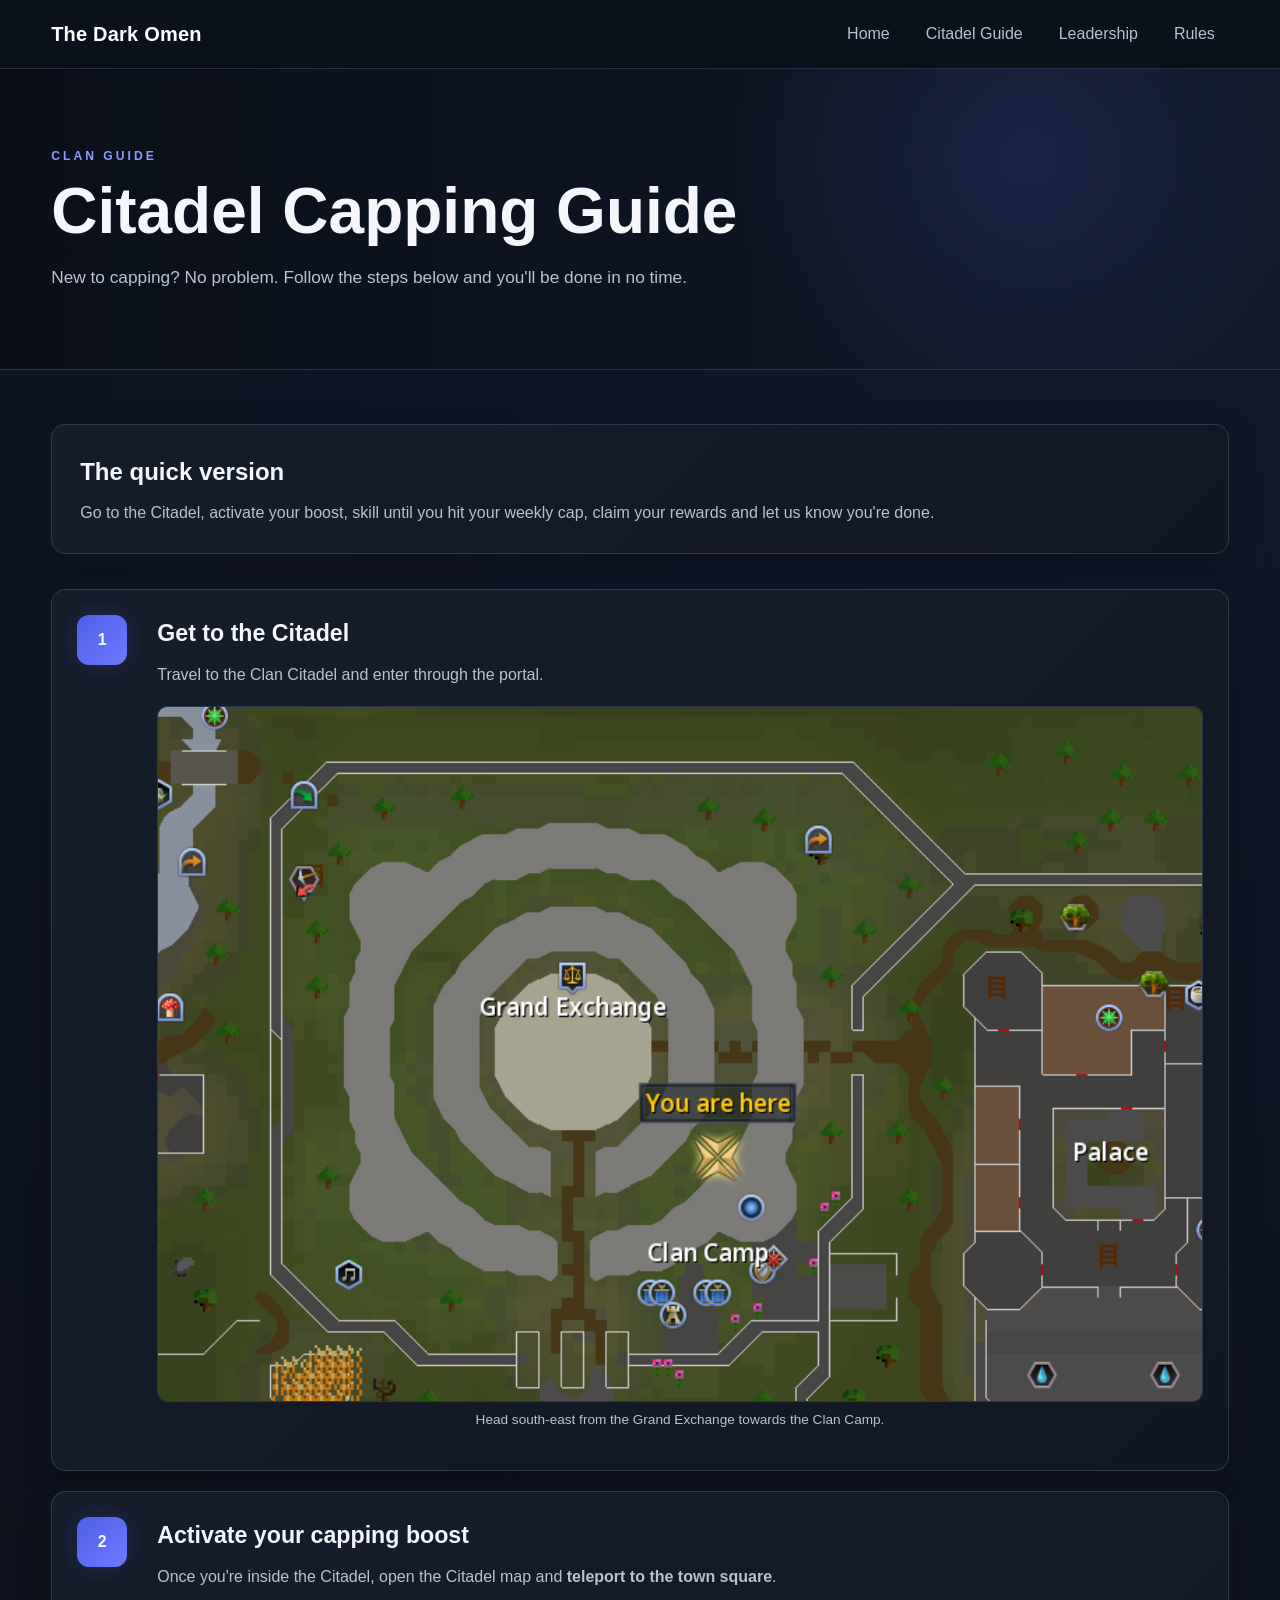
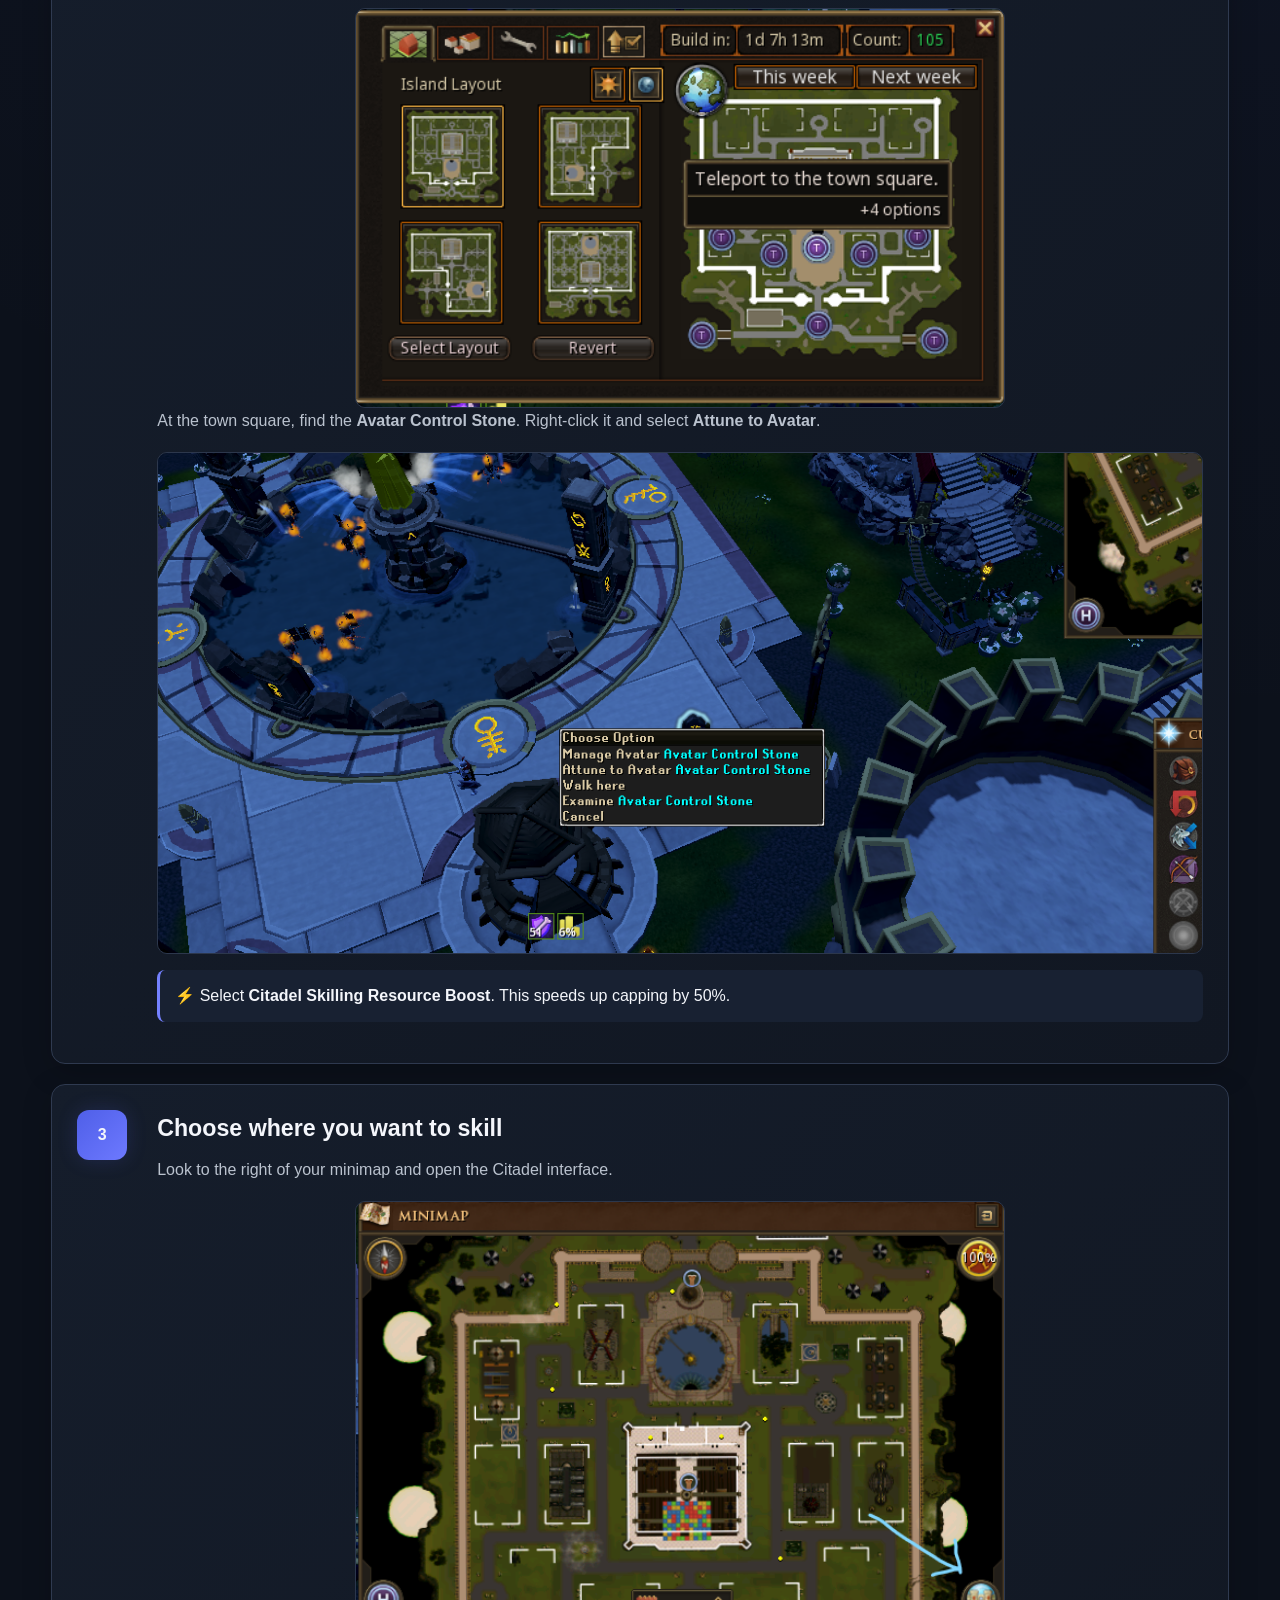
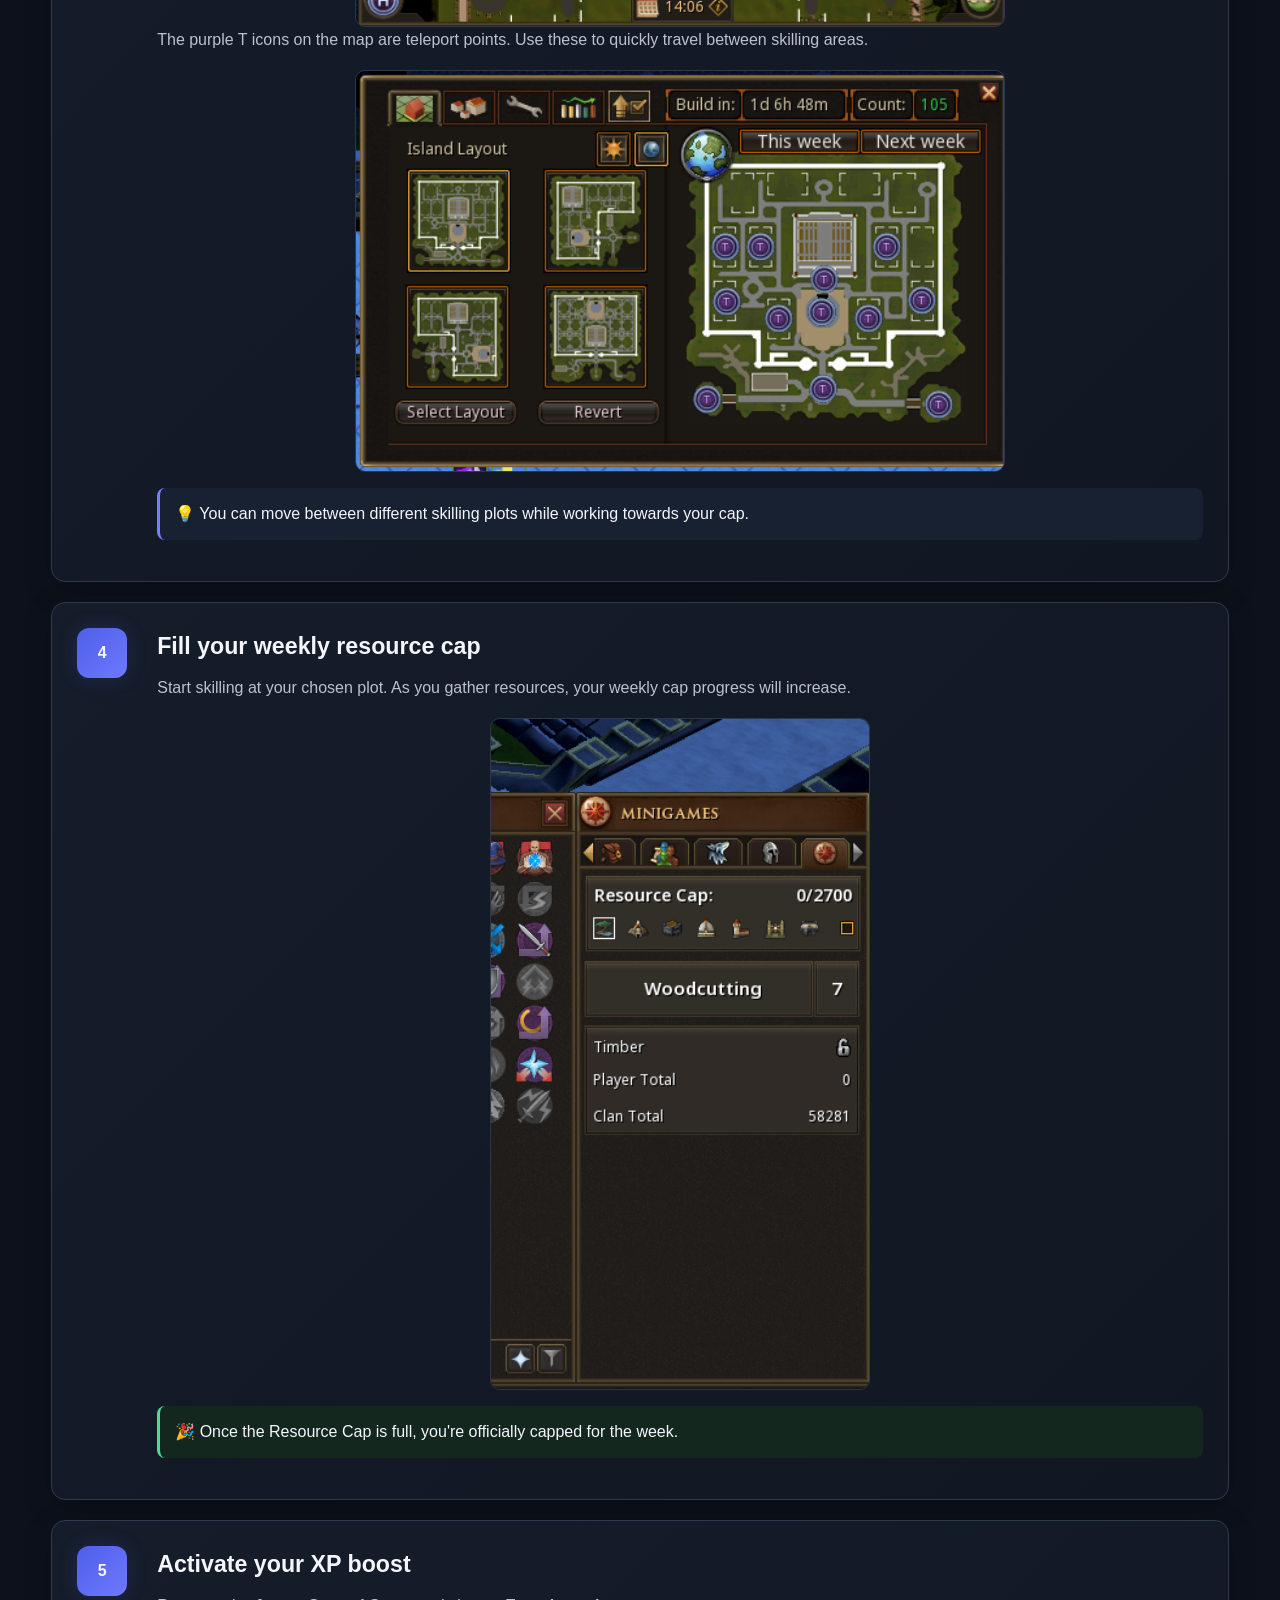
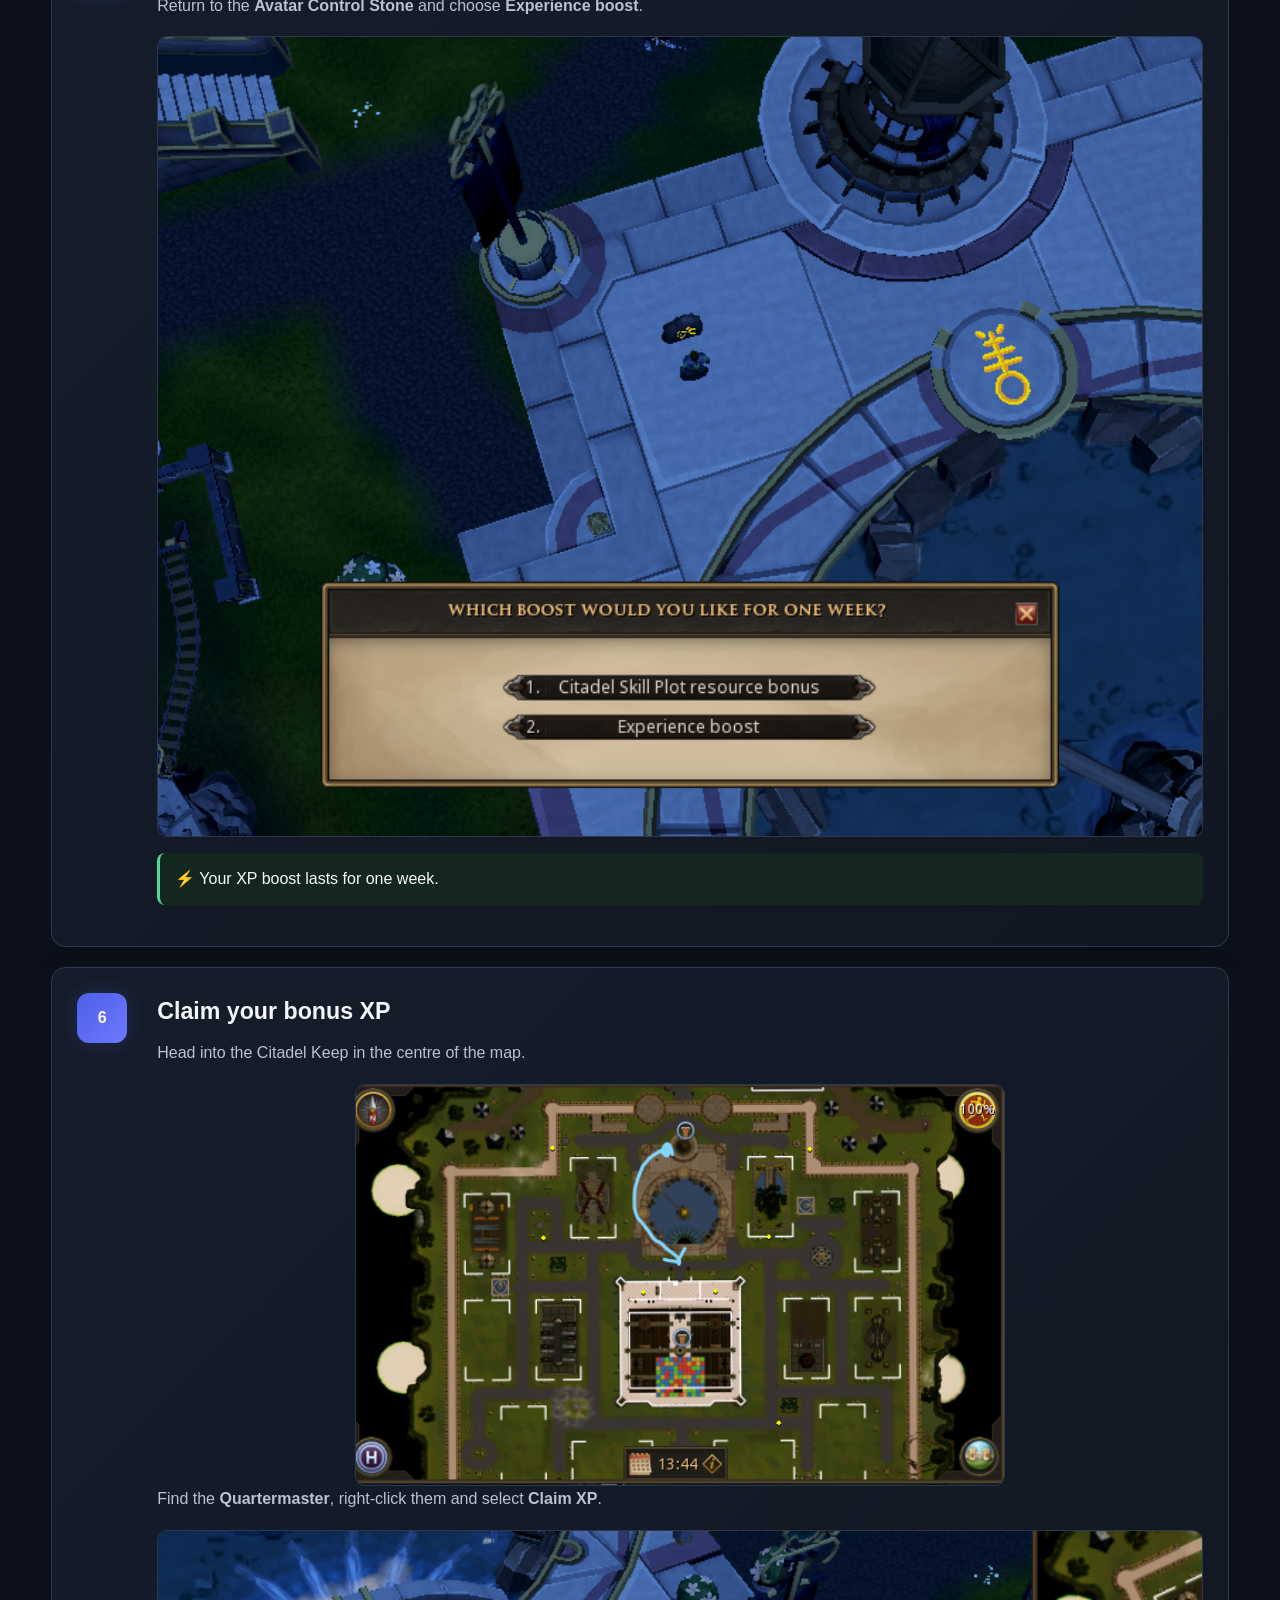
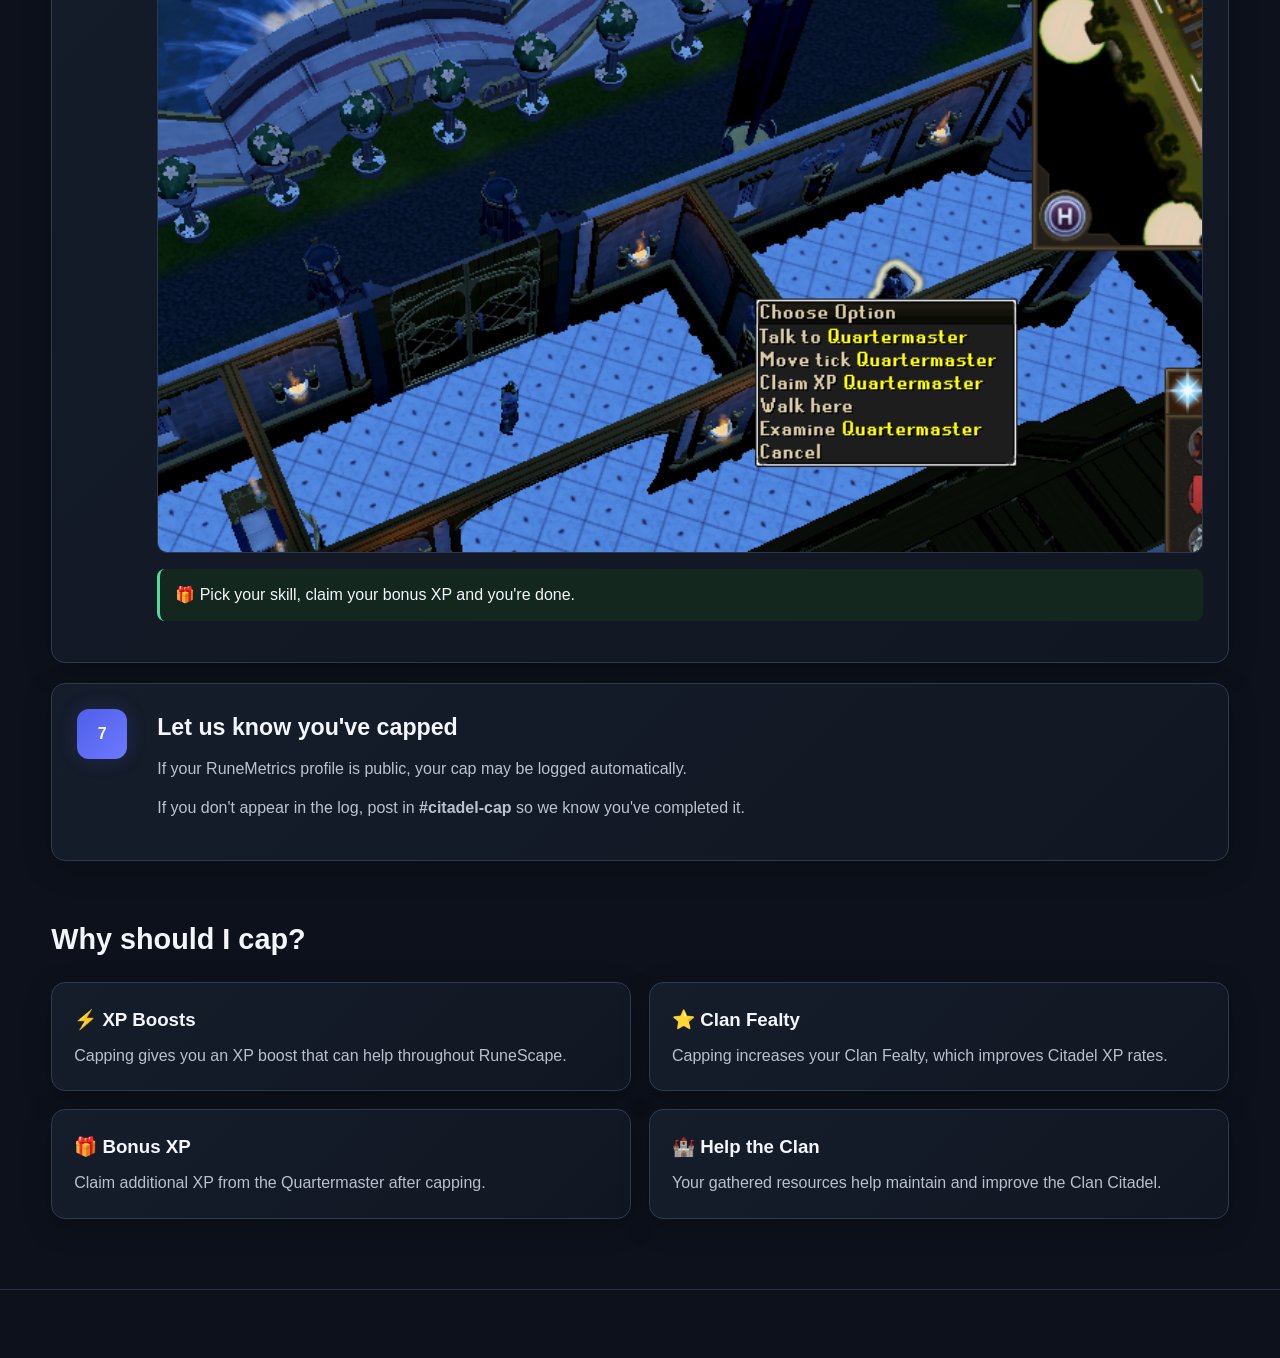
==== citadel.html @ a3c77655 "updated content" ====
<!DOCTYPE html>
<html lang="en">

<head>

    <meta charset="UTF-8">

    <meta name="viewport"
          content="width=device-width, initial-scale=1.0">

    <title>Citadel Guide | The Dark Omen</title>

    <link rel="stylesheet" href="style.css">

</head>

<body>


<nav class="site-nav">

    <div class="container nav-inner">

        <a href="index.html"
           class="nav-logo">
            The Dark Omen
        </a>

       <div class="nav-links">

    <a href="index.html">Home</a>

    <a href="citadel.html">Citadel Guide</a>

    <a href="leadership.html">Leadership</a>

    <a href="rules.html">Rules</a>

</div>

    </div>

</nav>



<header class="hero">

    <div class="container">

        <div class="hero-content">

            <p class="eyebrow">
                Clan Guide
            </p>

            <h1>
                Citadel Capping Guide
            </h1>

            <p class="hero-text">
                New to capping? No problem.
                Follow the steps below and you'll be done in no time.
            </p>

        </div>

    </div>

</header>



<main class="container">


    <section class="card quick-guide">

        <h2>
            The quick version
        </h2>

        <p>
            Go to the Citadel, activate your boost,
            skill until you hit your weekly cap,
            claim your rewards and let us know you're done.
        </p>

    </section>



    <section class="steps">


        <article class="card step-card">

            <div class="step-number">
                1
            </div>

            <div class="step-content">

                <h2>
                    Get to the Citadel
                </h2>

                <p>
                    Travel to the Clan Citadel and enter through the portal.
                </p>

                <div class="guide-image-wrapper">

                    <img
                        src="images/section1.png"
                        alt="Map showing the route from the Grand Exchange to Clan Camp"
                        class="guide-image"
                    >

                    <p class="image-caption">
                        Head south-east from the Grand Exchange towards the Clan Camp.
                    </p>

                </div>

            </div>

        </article>



        <article class="card step-card">

            <div class="step-number">
                2
            </div>

            <div class="step-content">

                <h2>
                    Activate your capping boost
                </h2>

                <p>
                    Once you're inside the Citadel,
                    open the Citadel map and
                    <strong>teleport to the town square</strong>.
                </p>

                <div class="guide-image-wrapper image-small">

                    <img
                        src="images/section2-1.png"
                        alt="Citadel map showing town square teleport"
                        class="guide-image"
                    >

                </div>

                <p>
                    At the town square, find the
                    <strong>Avatar Control Stone</strong>.
                    Right-click it and select
                    <strong>Attune to Avatar</strong>.
                </p>

                <div class="guide-image-wrapper">

                    <img
                        src="images/section2-2.png"
                        alt="Avatar Control Stone"
                        class="guide-image"
                    >

                </div>

                <div class="tip">
                    ⚡ Select
                    <strong>Citadel Skilling Resource Boost</strong>.
                    This speeds up capping by 50%.
                </div>

            </div>

        </article>



        <article class="card step-card">

            <div class="step-number">
                3
            </div>

            <div class="step-content">

                <h2>
                    Choose where you want to skill
                </h2>

                <p>
                    Look to the right of your minimap and open
                    the Citadel interface.
                </p>

                <div class="guide-image-wrapper image-small">

                    <img
                        src="images/section3-1.png"
                        alt="Citadel interface button"
                        class="guide-image"
                    >

                </div>

                <p>
                    The purple T icons on the map are teleport points.
                    Use these to quickly travel between skilling areas.
                </p>

                <div class="guide-image-wrapper image-small">

                    <img
                        src="images/section3-2.png"
                        alt="Citadel teleport map"
                        class="guide-image"
                    >

                </div>

                <div class="tip">
                    💡 You can move between different skilling plots
                    while working towards your cap.
                </div>

            </div>

        </article>



        <article class="card step-card">

            <div class="step-number">
                4
            </div>

            <div class="step-content">

                <h2>
                    Fill your weekly resource cap
                </h2>

                <p>
                    Start skilling at your chosen plot.
                    As you gather resources,
                    your weekly cap progress will increase.
                </p>

                <div class="guide-image-wrapper image-portrait">

                    <img
                        src="images/section4.png"
                        alt="Weekly Resource Cap"
                        class="guide-image"
                    >

                </div>

                <div class="success">
                    🎉 Once the Resource Cap is full,
                    you're officially capped for the week.
                </div>

            </div>

        </article>



        <article class="card step-card">

            <div class="step-number">
                5
            </div>

            <div class="step-content">

                <h2>
                    Activate your XP boost
                </h2>

                <p>
                    Return to the
                    <strong>Avatar Control Stone</strong>
                    and choose
                    <strong>Experience boost</strong>.
                </p>

                <div class="guide-image-wrapper">

                    <img
                        src="images/section5.png"
                        alt="Experience Boost"
                        class="guide-image"
                    >

                </div>

                <div class="success">
                    ⚡ Your XP boost lasts for one week.
                </div>

            </div>

        </article>



        <article class="card step-card">

            <div class="step-number">
                6
            </div>

            <div class="step-content">

                <h2>
                    Claim your bonus XP
                </h2>

                <p>
                    Head into the Citadel Keep
                    in the centre of the map.
                </p>

                <div class="guide-image-wrapper image-small">

                    <img
                        src="images/section6-1.png"
                        alt="Citadel Keep"
                        class="guide-image"
                    >

                </div>

                <p>
                    Find the
                    <strong>Quartermaster</strong>,
                    right-click them and select
                    <strong>Claim XP</strong>.
                </p>

                <div class="guide-image-wrapper">

                    <img
                        src="images/section6-2.png"
                        alt="Quartermaster Claim XP"
                        class="guide-image"
                    >

                </div>

                <div class="success">
                    🎁 Pick your skill,
                    claim your bonus XP and you're done.
                </div>

            </div>

        </article>



        <article class="card step-card">

            <div class="step-number">
                7
            </div>

            <div class="step-content">

                <h2>
                    Let us know you've capped
                </h2>

                <p>
                    If your RuneMetrics profile is public,
                    your cap may be logged automatically.
                </p>

                <p>
                    If you don't appear in the log,
                    post in <strong>#citadel-cap</strong>
                    so we know you've completed it.
                </p>

            </div>

        </article>


    </section>



    <section class="benefits">

        <h2>
            Why should I cap?
        </h2>


        <div class="benefit-grid">


            <article class="card benefit-card">

                <h3>
                    ⚡ XP Boosts
                </h3>

                <p>
                    Capping gives you an XP boost that can
                    help throughout RuneScape.
                </p>

            </article>



            <article class="card benefit-card">

                <h3>
                    ⭐ Clan Fealty
                </h3>

                <p>
                    Capping increases your Clan Fealty,
                    which improves Citadel XP rates.
                </p>

            </article>



            <article class="card benefit-card">

                <h3>
                    🎁 Bonus XP
                </h3>

                <p>
                    Claim additional XP from the
                    Quartermaster after capping.
                </p>

            </article>



            <article class="card benefit-card">

                <h3>
                    🏰 Help the Clan
                </h3>

                <p>
                    Your gathered resources help maintain
                    and improve the Clan Citadel.
                </p>

            </article>


        </div>

    </section>


</main>



<footer>


</footer>


</body>

</html>
---- style.css ----
* {
    box-sizing: border-box;
    margin: 0;
    padding: 0;
}

html {
    scroll-behavior: smooth;
}

body {
    font-family: Arial, Helvetica, sans-serif;
    background:
        radial-gradient(circle at top right, rgba(88, 101, 242, 0.08), transparent 30%),
        #0c111b;
    color: #f4f6fb;
    line-height: 1.6;
    overflow-x: hidden;
}

img {
    max-width: 100%;
    height: auto;
}

.container {
    width: min(1180px, 92%);
    margin: 0 auto;
}


/* ========================= */
/* NAVIGATION */
/* ========================= */

.site-nav {
    position: sticky;
    top: 0;
    z-index: 1000;

    background: rgba(12, 17, 27, 0.95);
    backdrop-filter: blur(12px);

    border-bottom: 1px solid #273044;
}

.nav-inner {
    min-height: 68px;

    display: flex;
    justify-content: space-between;
    align-items: center;

    gap: 30px;
}

.nav-logo {
    text-decoration: none;
    color: #ffffff;

    font-size: 1.25rem;
    font-weight: 700;

    letter-spacing: 0.2px;
}

.nav-links {
    display: flex;
    align-items: center;

    gap: 8px;
}

.nav-links a {
    text-decoration: none;

    color: #b9c0ce;

    padding: 9px 14px;

    border-radius: 8px;

    transition:
        background 0.2s ease,
        color 0.2s ease,
        transform 0.2s ease;
}

.nav-links a:hover {
    color: #ffffff;
    background: #1c2433;
}

.nav-links a.active {
    color: #ffffff;

    background: linear-gradient(
        135deg,
        #4e5ee8,
        #6876ff
    );

    box-shadow: 0 0 22px rgba(88, 101, 242, 0.25);
}


/* ========================= */
/* HERO */
/* ========================= */

.hero {
    position: relative;
    overflow: hidden;

    padding: 78px 0;

    background:
        linear-gradient(
            90deg,
            rgba(10, 15, 24, 0.98),
            rgba(16, 25, 41, 0.94)
        );

    border-bottom: 1px solid #273044;
}

.hero::after {
    content: "";

    position: absolute;
    inset: 0;

    background:
        radial-gradient(
            circle at 80% 30%,
            rgba(88, 101, 242, 0.15),
            transparent 28%
        );

    pointer-events: none;
}

.hero-content {
    position: relative;
    z-index: 2;

    max-width: 760px;
}

.eyebrow {
    text-transform: uppercase;
    letter-spacing: 3px;

    font-size: 0.76rem;
    font-weight: 700;

    color: #8d9aff;

    margin-bottom: 12px;
}

.hero h1 {
    font-size: clamp(2.4rem, 5vw, 4rem);

    line-height: 1.05;

    margin-bottom: 18px;
}

.hero-text {
    color: #bac2d0;

    max-width: 680px;

    font-size: 1.08rem;
}


/* ========================= */
/* MAIN */
/* ========================= */

main {
    padding: 54px 0 70px;
}


/* ========================= */
/* GENERIC CARD */
/* ========================= */

.card {
    background:
        linear-gradient(
            135deg,
            #141b28,
            #111722
        );

    border: 1px solid #2c374c;

    border-radius: 14px;

    box-shadow:
        0 8px 30px rgba(0, 0, 0, 0.18);
}


/* ========================= */
/* LEADERSHIP */
/* ========================= */

.leadership-section {
    margin-bottom: 50px;
}

.leadership-grid {
    display: grid;
    grid-template-columns: repeat(2, 1fr);

    gap: 18px;
}


/* Base leader card */

.leader-card {
    position: relative;

    display: flex;
    align-items: center;

    gap: 18px;

    min-height: 145px;

    padding: 24px;

    background:
        linear-gradient(
            135deg,
            #182131,
            #141b28
        );

    border: 1px solid #34425c;
    border-radius: 14px;

    overflow: hidden;

    transition:
        transform 0.2s ease,
        border-color 0.2s ease,
        box-shadow 0.2s ease;
}

.leader-card:hover {
    transform: translateY(-2px);

    border-color: #6577ff;

    box-shadow:
        0 10px 30px rgba(0, 0, 0, 0.22);
}


/* subtle background glow */

.leader-card::after {
    content: "";

    position: absolute;

    width: 130px;
    height: 130px;

    right: -50px;
    top: -50px;

    border-radius: 50%;

    background: #5865f2;

    opacity: 0.04;

    pointer-events: none;
}


/* Owner spans both columns */

.leader-owner {
    grid-column: 1 / -1;

    min-height: 165px;

    border-color: #6275ff;

    background:
        linear-gradient(
            135deg,
            rgba(79, 95, 232, 0.22),
            #182131
        );

    box-shadow:
        0 0 25px rgba(88, 101, 242, 0.08);
}


/* Icon */

.leader-icon {
    width: 58px;
    height: 58px;

    flex-shrink: 0;

    display: flex;
    align-items: center;
    justify-content: center;

    border-radius: 12px;

    background:
        linear-gradient(
            135deg,
            #41558a,
            #5368ab
        );

    border: 1px solid #5c73ba;

    font-size: 1.4rem;
}


/* Main text */

.leader-info {
    min-width: 0;
    position: relative;
    z-index: 2;
}

.leader-rank {
    margin-bottom: 4px;

    color: #b7c2ff;

    font-size: 0.72rem;
    font-weight: 700;

    text-transform: uppercase;
    letter-spacing: 1.4px;
}

.leader-info h2 {
    margin-bottom: 10px;

    color: #ffffff;

    font-size: 1.4rem;
    line-height: 1.2;
}


/* Role tags */

.role-tags {
    display: flex;
    flex-wrap: wrap;

    gap: 7px;
}

.role-tags span {
    display: inline-block;

    padding: 4px 9px;

    color: #e6e9ff;

    background: rgba(88, 101, 242, 0.18);

    border: 1px solid #6678dd;
    border-radius: 20px;

    font-size: 0.75rem;
    line-height: 1.3;
}


/* Owner styling */

.leader-owner .leader-icon {
    background:
        linear-gradient(
            135deg,
            #665333,
            #8d713d
        );

    border-color: #c69d4d;
}

.leader-owner .leader-rank {
    color: #f0ce80;
}

.leader-owner .role-tags span {
    color: #ffe4a2;

    background: rgba(198, 157, 77, 0.12);

    border-color: #a47f37;
}


/* Overseer styling */

.rank-overseer {
    border-color: #355b61;
}

.rank-overseer .leader-icon {
    background:
        linear-gradient(
            135deg,
            #254f55,
            #33727a
        );

    border-color: #4aa8b3;
}

.rank-overseer .leader-rank {
    color: #82dbe5;
}

.rank-overseer .role-tags span {
    color: #b8f4fa;

    background: rgba(74, 168, 179, 0.10);

    border-color: #438a93;
}


/* Coordinator styling */

.rank-coordinator {
    border-color: #513e69;
}

.rank-coordinator .leader-icon {
    background:
        linear-gradient(
            135deg,
            #4d3769,
            #674891
        );

    border-color: #8b64c7;
}

.rank-coordinator .leader-rank {
    color: #c59cf8;
}

.rank-coordinator .role-tags span {
    color: #e3c8ff;

    background: rgba(139, 100, 199, 0.10);

    border-color: #7452aa;
}


/* ========================= */
/* RULES PAGE */
/* ========================= */

.rules-intro {
    padding: 26px;

    margin-bottom: 30px;

    background:
        linear-gradient(
            135deg,
            #151d2b,
            #111722
        );

    border: 1px solid #2c374c;

    border-radius: 14px;
}

.rules-intro h2 {
    margin-bottom: 8px;

    font-size: 1.5rem;
}

.rules-intro p {
    color: #b8c0cd;
}


/* Rule layout */

.rules-grid {
    display: grid;

    grid-template-columns: repeat(2, 1fr);

    gap: 18px;
}

.rule-card {
    position: relative;

    padding: 24px;

    background:
        linear-gradient(
            135deg,
            #151d2b,
            #111722
        );

    border: 1px solid #2f3a50;

    border-radius: 14px;

    overflow: hidden;

    transition:
        transform 0.2s ease,
        border-color 0.2s ease,
        box-shadow 0.2s ease;
}

.rule-card:hover {
    transform: translateY(-2px);

    border-color: #5666cc;

    box-shadow:
        0 10px 30px rgba(0, 0, 0, 0.20);
}

.rule-number {
    width: 44px;
    height: 44px;

    display: flex;
    align-items: center;
    justify-content: center;

    border-radius: 10px;

    background:
        linear-gradient(
            135deg,
            #4f5fe6,
            #6976ff
        );

    margin-bottom: 16px;

    font-weight: 700;

    box-shadow:
        0 0 20px rgba(88, 101, 242, 0.18);
}

.rule-card h2 {
    font-size: 1.22rem;

    margin-bottom: 10px;
}

.rule-card p {
    color: #b8c0cd;

    margin-bottom: 10px;
}

.rule-card p:last-child {
    margin-bottom: 0;
}

.rule-note {
    margin-top: 14px;

    padding: 12px 14px;

    border-left: 3px solid #7481ff;

    background: #1a2232;

    border-radius: 7px;

    color: #ccd2de;
}


/* Reporting box */

.report-box {
    margin-top: 30px;

    padding: 28px;

    border: 1px solid #664f27;

    background:
        linear-gradient(
            135deg,
            #231d13,
            #171714
        );

    border-radius: 14px;
}

.report-box h2 {
    margin-bottom: 10px;
}

.report-box p {
    color: #c7c0b4;

    margin-bottom: 10px;
}


/* ========================= */
/* CITADEL GUIDE */
/* ========================= */

.quick-guide {
    background:
        linear-gradient(
            135deg,
            #151d2b,
            #111722
        );

    border: 1px solid #2f3a50;

    padding: 28px;

    border-radius: 14px;

    margin-bottom: 35px;
}

.quick-guide h2 {
    margin-bottom: 8px;
}

.quick-guide p {
    color: #b9c1ce;
}


/* Steps */

.steps {
    display: flex;
    flex-direction: column;

    gap: 20px;
}

.step-card {
    display: grid;

    grid-template-columns: 60px 1fr;

    gap: 20px;

    padding: 25px;

    background:
        linear-gradient(
            135deg,
            #151d2b,
            #111722
        );

    border: 1px solid #2f3a50;

    border-radius: 14px;
}

.step-number {
    width: 50px;
    height: 50px;

    border-radius: 12px;

    background:
        linear-gradient(
            135deg,
            #4f5fe8,
            #6d79ff
        );

    display: flex;
    align-items: center;
    justify-content: center;

    font-weight: 700;

    box-shadow:
        0 0 20px rgba(88, 101, 242, 0.18);
}

.step-content h2 {
    margin-bottom: 10px;

    font-size: 1.45rem;
}

.step-content p {
    color: #bac2ce;

    margin-bottom: 14px;
}


/* Tip / success */

.tip,
.success {
    padding: 13px 15px;

    margin: 16px 0;

    border-radius: 8px;
}

.tip {
    background: #182132;

    border-left: 3px solid #7481ff;
}

.success {
    background: #14271f;

    border-left: 3px solid #55d997;
}


/* Images */

.guide-image-wrapper {
    margin-top: 18px;
}

.guide-image {
    width: 100%;
    height: auto;

    display: block;

    border-radius: 10px;

    border: 1px solid #2c374c;
}

.image-caption {
    color: #788396;

    text-align: center;

    font-size: 0.85rem;

    margin-top: 7px;
}

.image-small {
    max-width: 650px;

    margin-left: auto;
    margin-right: auto;
}

.image-portrait {
    max-width: 380px;

    margin-left: auto;
    margin-right: auto;
}


/* ========================= */
/* BENEFITS */
/* ========================= */

.benefits {
    margin-top: 55px;
}

.benefits > h2 {
    margin-bottom: 20px;

    font-size: 1.8rem;
}

.benefit-grid {
    display: grid;

    grid-template-columns: repeat(2, 1fr);

    gap: 18px;
}

.benefit-card {
    padding: 22px;

    background:
        linear-gradient(
            135deg,
            #151d2b,
            #111722
        );

    border: 1px solid #2f3a50;

    border-radius: 14px;
}

.benefit-card h3 {
    margin-bottom: 8px;
}

.benefit-card p {
    color: #b8c0cd;
}


/* ========================= */
/* FOOTER */
/* ========================= */

footer {
    border-top: 1px solid #273044;

    padding: 34px 0;

    color: #7d8798;
}

.footer-inner {
    display: flex;
    align-items: center;
    justify-content: space-between;

    gap: 20px;
}

.footer-brand {
    color: #e8ebf1;

    font-weight: 700;
}


/* ========================= */
/* TABLET */
/* ========================= */

@media (max-width: 900px) {

    .rules-grid {
        grid-template-columns: 1fr;
    }

}


/* ========================= */
/* MOBILE */
/* ========================= */

@media (max-width: 700px) {

    .container {
        width: 94%;
    }


    /* Navigation */

    .nav-inner {
        flex-direction: column;

        padding: 12px 0;

        gap: 10px;
    }

    .nav-logo {
        text-align: center;
    }

    .nav-links {
        width: 100%;
    }

    .nav-links a {
        flex: 1;

        text-align: center;

        padding: 8px 6px;

        font-size: 0.84rem;
    }


    /* Hero */

    .hero {
        padding: 46px 0;
    }

    .hero h1 {
        font-size: clamp(2rem, 10vw, 2.8rem);
    }

    .hero-text {
        font-size: 1rem;
    }


    /* Main */

    main {
        padding: 32px 0 50px;
    }


    /* Leadership */

    .leadership-grid {
        grid-template-columns: 1fr;
    }

    .leader-owner {
        grid-column: auto;
    }

    .leader-card {
        min-height: 125px;

        padding: 18px;

        gap: 14px;
    }

    .leader-icon {
        width: 50px;
        height: 50px;

        font-size: 1.2rem;
    }

    .leader-info h2 {
        font-size: 1.25rem;
    }


    /* Rules */

    .rules-grid {
        grid-template-columns: 1fr;
    }

    .rule-card {
        padding: 18px;
    }


    /* Citadel */

    .step-card {
        grid-template-columns: 1fr;

        padding: 18px;
    }

    .step-number {
        width: 44px;
        height: 44px;
    }

    .step-content h2 {
        font-size: 1.3rem;
    }

    .image-small,
    .image-portrait {
        max-width: 100%;
    }


    /* Benefits */

    .benefit-grid {
        grid-template-columns: 1fr;
    }


    /* Footer */

    .footer-inner {
        flex-direction: column;

        align-items: flex-start;
    }
}

/* ========================= */
/* HOME PAGE */
/* ========================= */

.home-hero {
    position: relative;

    min-height: 580px;

    display: flex;
    align-items: center;

    overflow: hidden;

    background:
        radial-gradient(
            circle at 75% 40%,
            rgba(88, 101, 242, 0.22),
            transparent 32%
        ),
        linear-gradient(
            135deg,
            #0b1019,
            #111a2b
        );

    border-bottom: 1px solid #273044;
}

.home-hero::after {
    content: "";

    position: absolute;

    width: 500px;
    height: 500px;

    right: -150px;
    top: -180px;

    border-radius: 50%;

    background: rgba(88, 101, 242, 0.08);

    filter: blur(20px);
}

.home-hero-inner {
    position: relative;
    z-index: 2;
}

.home-hero-content {
    max-width: 760px;
}

.logo-placeholder {
    display: inline-block;

    margin-bottom: 24px;

    padding: 10px 16px;

    color: #aeb8ff;

    border: 1px solid #46548d;
    border-radius: 8px;

    background: rgba(88, 101, 242, 0.08);

    font-size: 0.8rem;
    font-weight: 700;

    letter-spacing: 3px;
}

.home-hero h1 {
    max-width: 800px;

    margin-bottom: 20px;

    font-size: clamp(3rem, 7vw, 5.2rem);

    line-height: 0.98;
}

.home-hero-text {
    max-width: 680px;

    color: #bac2d0;

    font-size: 1.15rem;

    margin-bottom: 30px;
}

.hero-buttons {
    display: flex;
    flex-wrap: wrap;

    gap: 12px;
}

.primary-button,
.secondary-button {
    display: inline-flex;
    align-items: center;
    justify-content: center;

    padding: 12px 20px;

    border-radius: 9px;

    text-decoration: none;

    font-weight: 700;

    transition:
        transform 0.2s ease,
        background 0.2s ease,
        border-color 0.2s ease;
}

.primary-button {
    color: #ffffff;

    background:
        linear-gradient(
            135deg,
            #4e5ee8,
            #6876ff
        );

    border: 1px solid #7180ff;

    box-shadow:
        0 0 25px rgba(88, 101, 242, 0.20);
}

.primary-button:hover,
.secondary-button:hover {
    transform: translateY(-2px);
}

.secondary-button {
    color: #d9deea;

    background: #161e2c;

    border: 1px solid #354158;
}

.secondary-button:hover {
    border-color: #53627e;
}


/* Sections */

.home-section {
    margin-bottom: 75px;
}

.home-section-heading {
    margin-bottom: 25px;
}

.home-section-heading h2 {
    font-size: clamp(1.8rem, 4vw, 2.4rem);
}

.section-description {
    max-width: 650px;

    margin-top: 8px;

    color: #919bab;
}


/* About */

.about-card {
    display: grid;

    grid-template-columns: 1.5fr 0.8fr;

    gap: 45px;

    align-items: center;

    padding: 35px;
}

.about-content h3 {
    margin-bottom: 12px;

    font-size: 1.5rem;
}

.about-content p {
    margin-bottom: 14px;

    color: #b8c0cd;
}

.about-content p:last-child {
    margin-bottom: 0;
}

.about-image-placeholder {
    min-height: 230px;

    display: flex;
    flex-direction: column;

    align-items: center;
    justify-content: center;

    gap: 5px;

    border: 1px dashed #4c5870;
    border-radius: 12px;

    background:
        linear-gradient(
            135deg,
            #182131,
            #121925
        );

    color: #9ba6ba;

    text-align: center;
}

.about-image-placeholder span {
    color: #d4d9e3;

    font-weight: 700;
}

.about-image-placeholder small {
    color: #707b8e;
}


/* Home navigation cards */

.home-card-grid {
    display: grid;

    grid-template-columns: repeat(3, 1fr);

    gap: 18px;
}

.home-link-card {
    display: block;

    min-height: 245px;

    padding: 26px;

    color: inherit;

    text-decoration: none;

    background:
        linear-gradient(
            135deg,
            #151d2b,
            #111722
        );

    border: 1px solid #2f3a50;
    border-radius: 14px;

    transition:
        transform 0.2s ease,
        border-color 0.2s ease,
        box-shadow 0.2s ease;
}

.home-link-card:hover {
    transform: translateY(-4px);

    border-color: #6172e7;

    box-shadow:
        0 14px 35px rgba(0, 0, 0, 0.22);
}

.home-card-icon {
    width: 52px;
    height: 52px;

    display: flex;
    align-items: center;
    justify-content: center;

    margin-bottom: 20px;

    border: 1px solid #5265b6;
    border-radius: 12px;

    background: #1f2b49;

    font-size: 1.35rem;
}

.home-link-card h3 {
    margin-bottom: 8px;

    font-size: 1.3rem;
}

.home-link-card p {
    margin-bottom: 18px;

    color: #aeb7c6;
}

.card-link {
    color: #8e9cff;

    font-size: 0.9rem;
    font-weight: 700;
}


/* Community */

.community-feature {
    display: grid;

    grid-template-columns: 1fr 1fr;

    gap: 50px;

    padding: 35px;

    background:
        linear-gradient(
            135deg,
            #151d2b,
            #111722
        );

    border: 1px solid #2f3a50;
    border-radius: 14px;
}

.community-feature h2 {
    margin-bottom: 12px;

    font-size: 2rem;
}

.community-feature > div > p:not(.eyebrow) {
    color: #aeb7c6;
}

.community-features {
    display: grid;

    grid-template-columns: repeat(2, 1fr);

    gap: 12px;
}

.mini-feature {
    display: flex;
    align-items: center;

    gap: 12px;

    padding: 15px;

    background: #182131;

    border: 1px solid #303c53;
    border-radius: 10px;
}

.mini-feature > span {
    font-size: 1.35rem;
}

.mini-feature strong {
    display: block;

    margin-bottom: 2px;
}

.mini-feature p {
    color: #8f99aa;

    font-size: 0.82rem;
}


/* Discord */

.discord-section {
    display: flex;
    align-items: center;
    justify-content: space-between;

    gap: 30px;

    margin-bottom: 20px;

    padding: 35px;

    background:
        radial-gradient(
            circle at 90% 50%,
            rgba(88, 101, 242, 0.18),
            transparent 30%
        ),
        linear-gradient(
            135deg,
            #171f31,
            #121824
        );

    border: 1px solid #4d5eb0;
    border-radius: 16px;
}

.discord-content {
    display: flex;
    align-items: center;

    gap: 20px;
}

.discord-icon {
    width: 64px;
    height: 64px;

    flex-shrink: 0;

    display: flex;
    align-items: center;
    justify-content: center;

    border-radius: 14px;

    background: #5865f2;

    font-size: 1.7rem;

    box-shadow:
        0 0 25px rgba(88, 101, 242, 0.22);
}

.discord-content h2 {
    margin-bottom: 5px;
}

.discord-content p:not(.eyebrow) {
    max-width: 600px;

    color: #aeb7c6;
}

.discord-button {
    flex-shrink: 0;
}


/* ========================= */
/* HOME MOBILE */
/* ========================= */

@media (max-width: 900px) {

    .home-card-grid {
        grid-template-columns: 1fr;
    }

    .home-link-card {
        min-height: auto;
    }

    .about-card,
    .community-feature {
        grid-template-columns: 1fr;
    }

    .discord-section {
        align-items: flex-start;
        flex-direction: column;
    }

}


@media (max-width: 700px) {

    .home-hero {
        min-height: auto;

        padding: 70px 0;
    }

    .home-hero h1 {
        font-size: clamp(2.7rem, 13vw, 4rem);
    }

    .home-hero-text {
        font-size: 1rem;
    }

    .hero-buttons {
        flex-direction: column;
    }

    .primary-button,
    .secondary-button {
        width: 100%;
    }

    .home-section {
        margin-bottom: 50px;
    }

    .about-card,
    .community-feature,
    .discord-section {
        padding: 22px;
    }

    .community-features {
        grid-template-columns: 1fr;
    }

    .discord-content {
        align-items: flex-start;
        flex-direction: column;
    }

    .discord-button {
        width: 100%;
    }

}
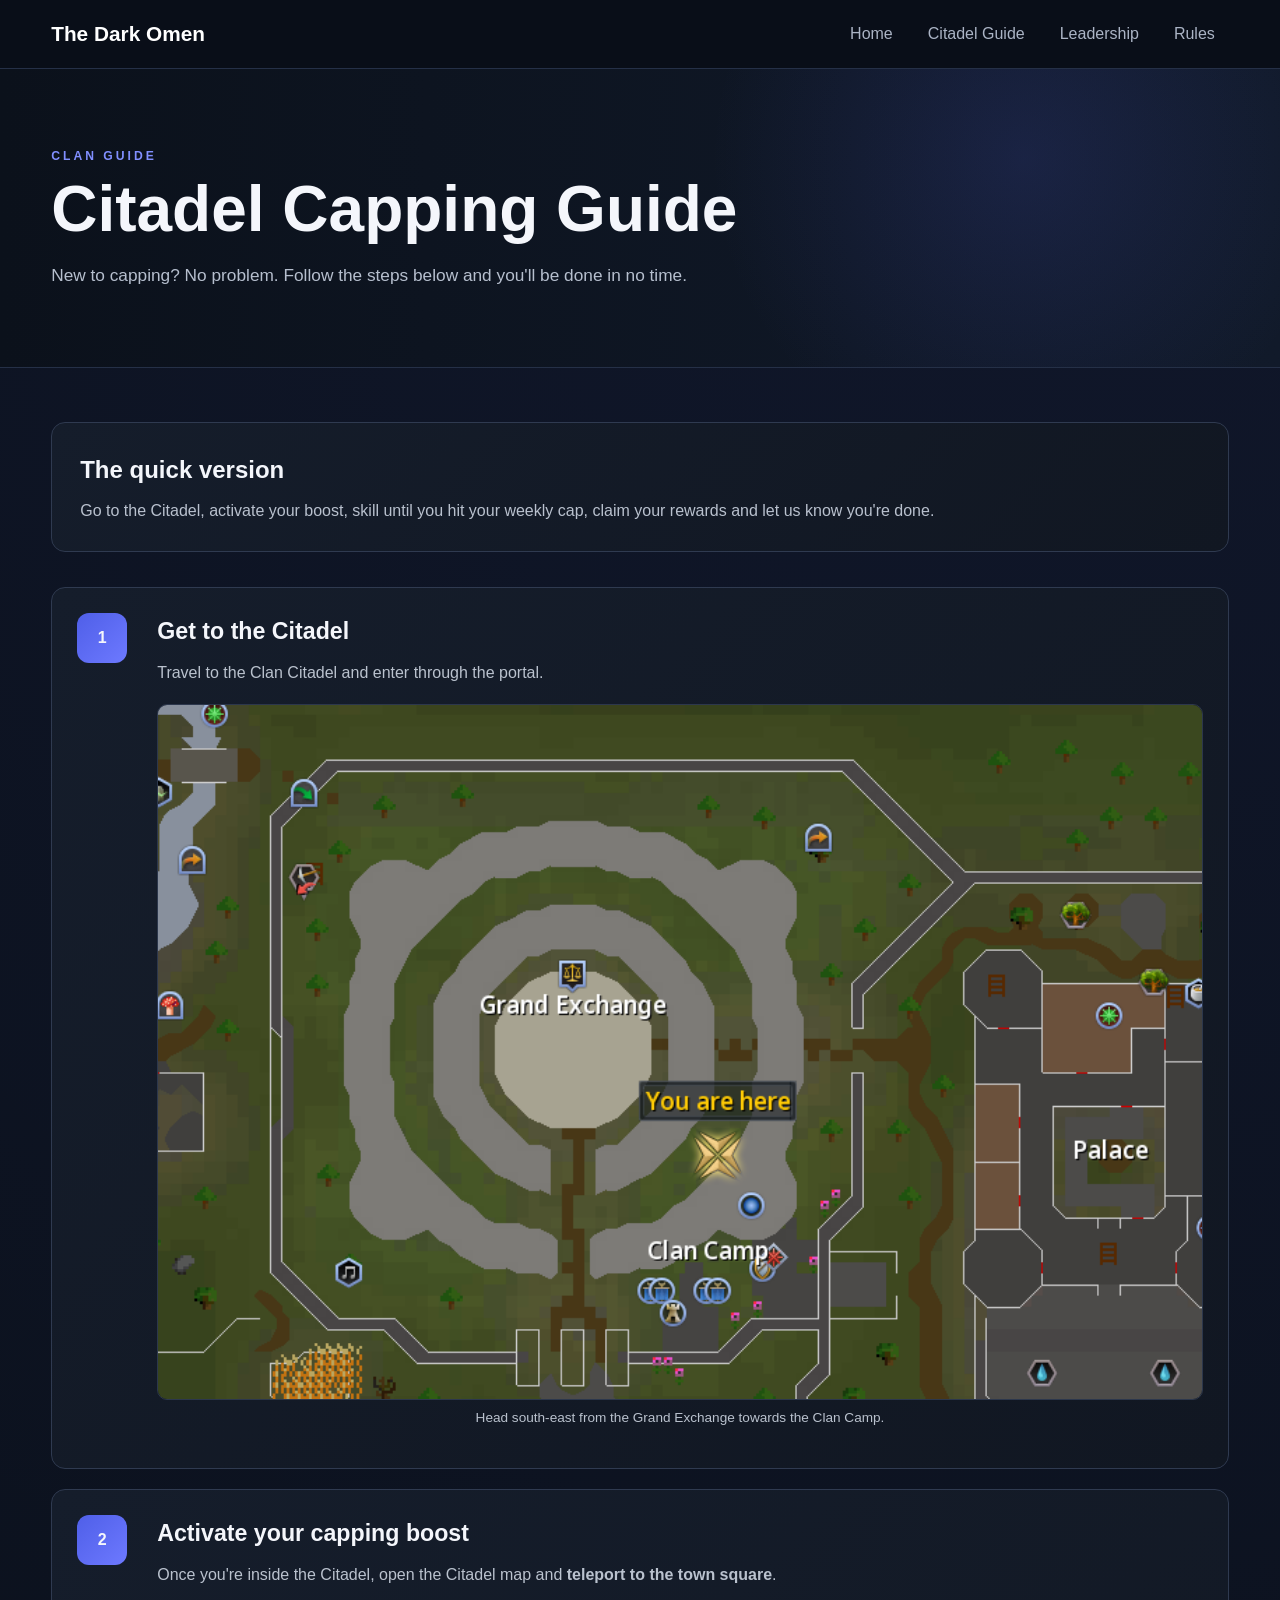
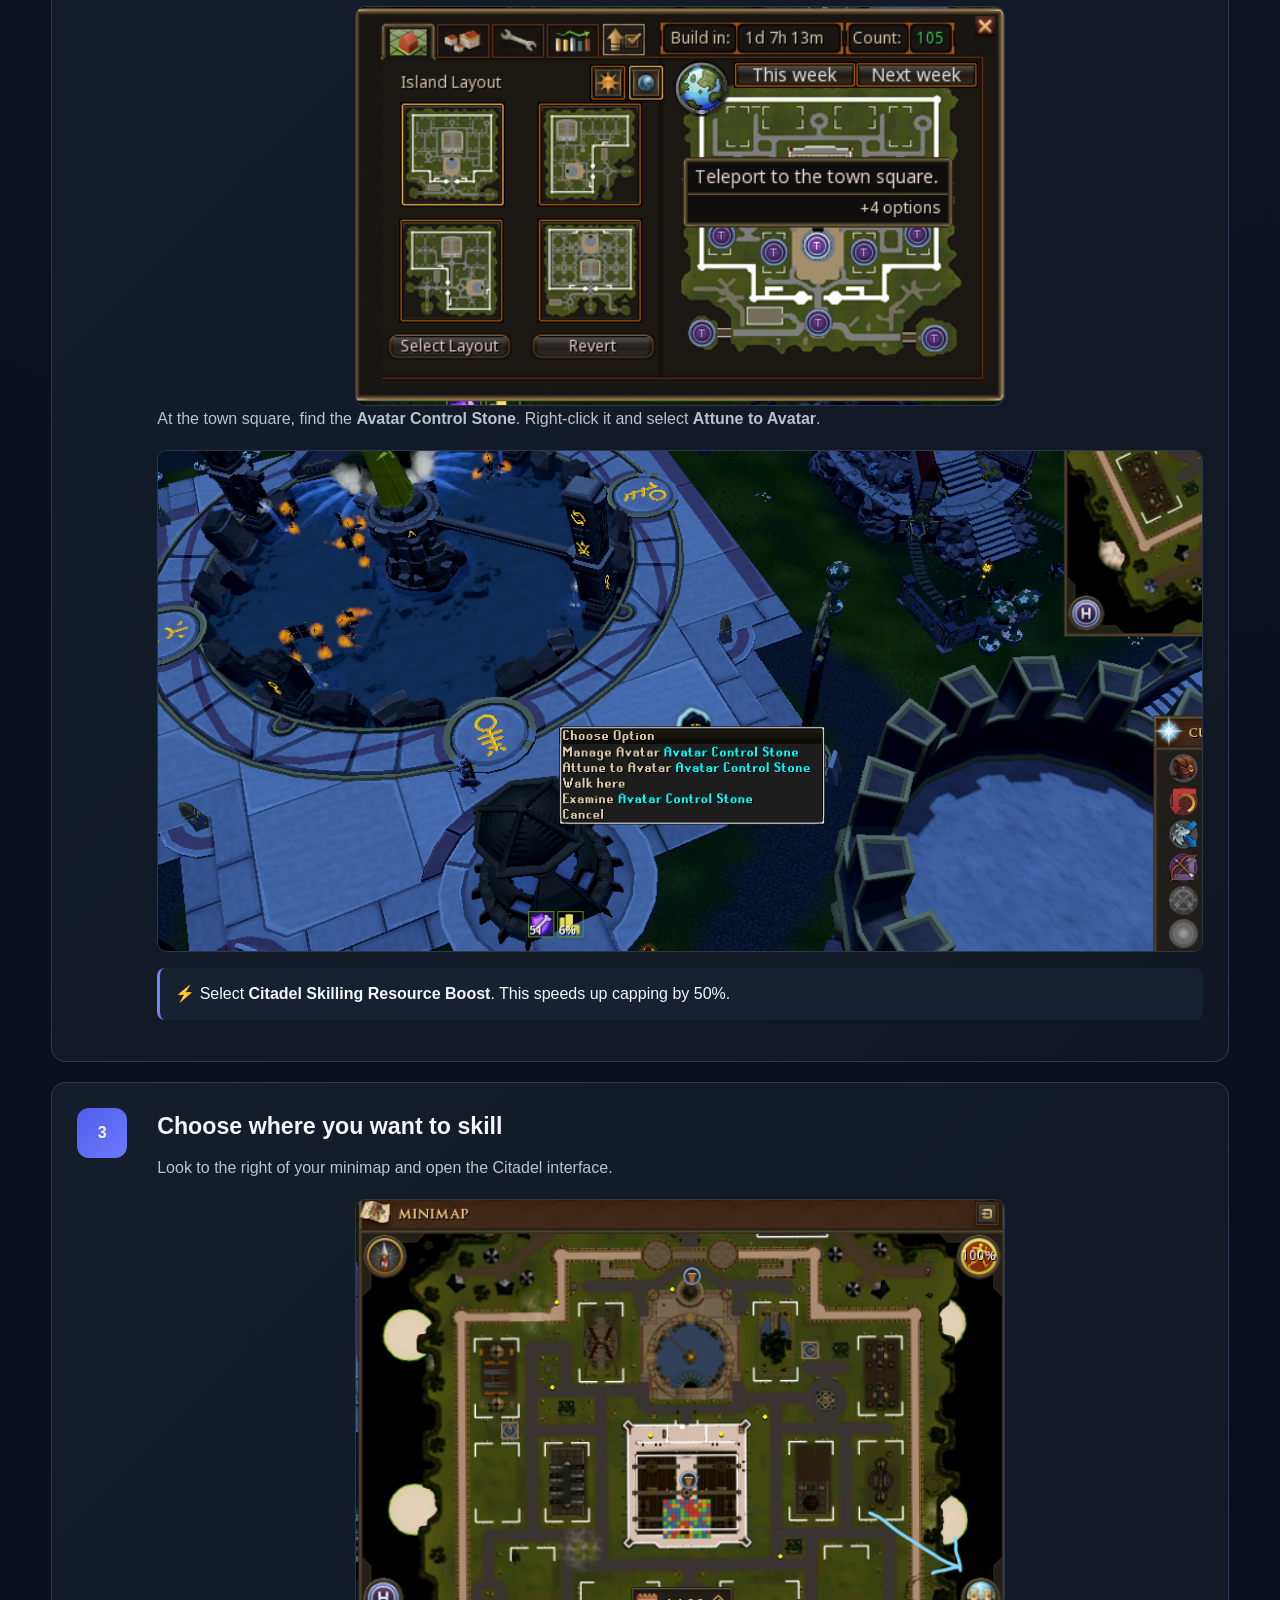
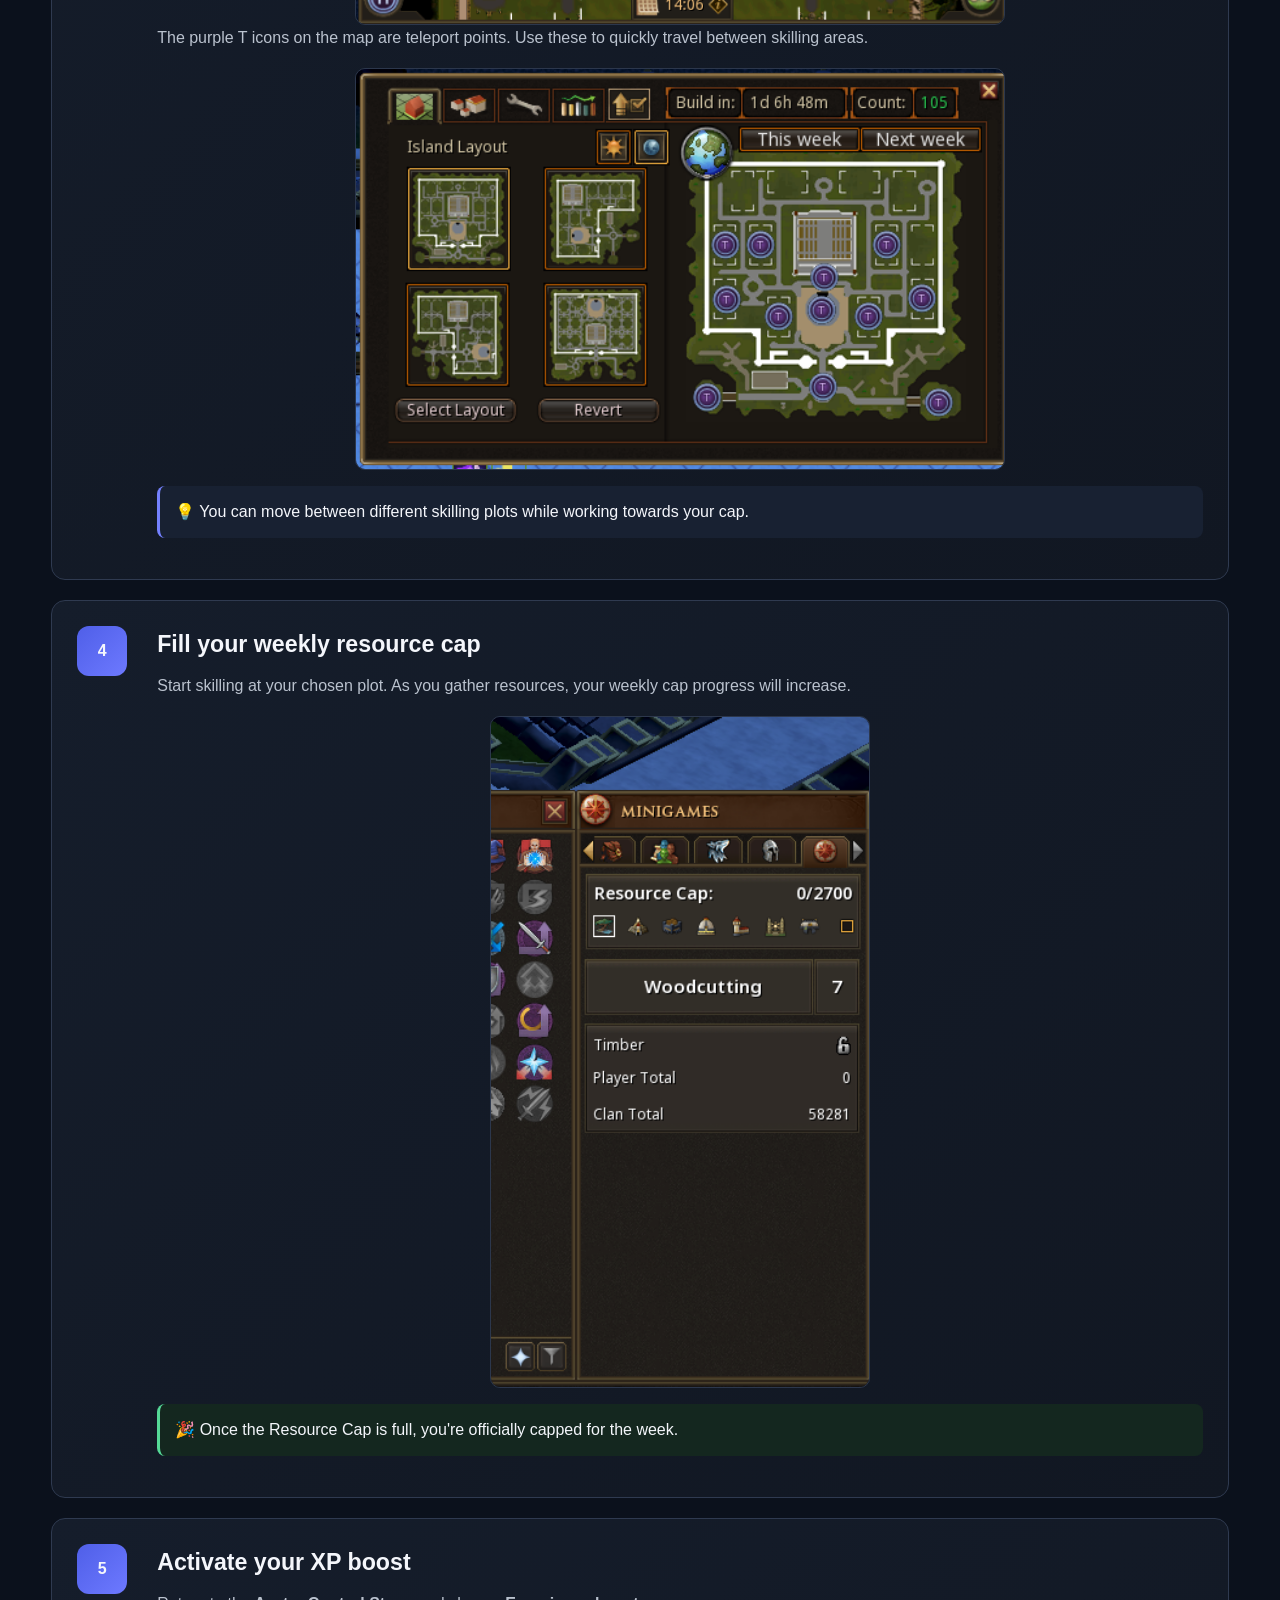
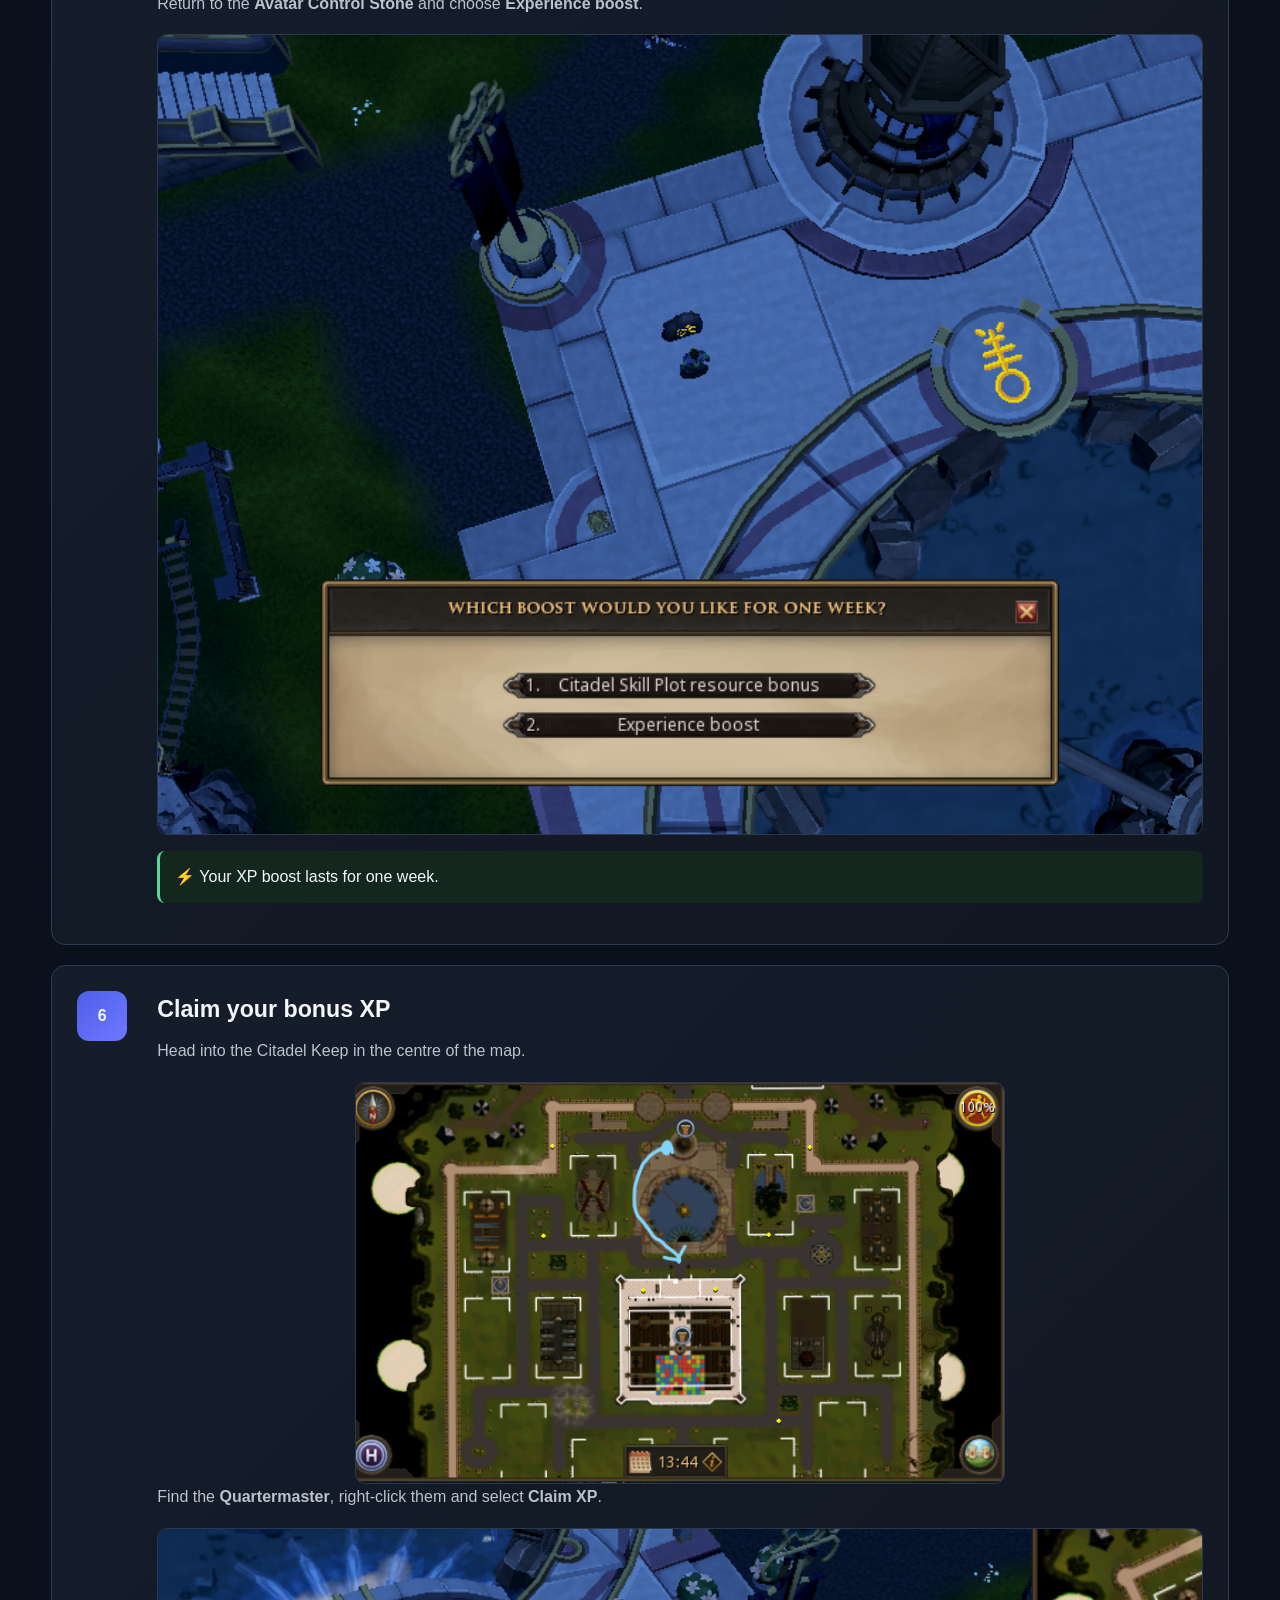
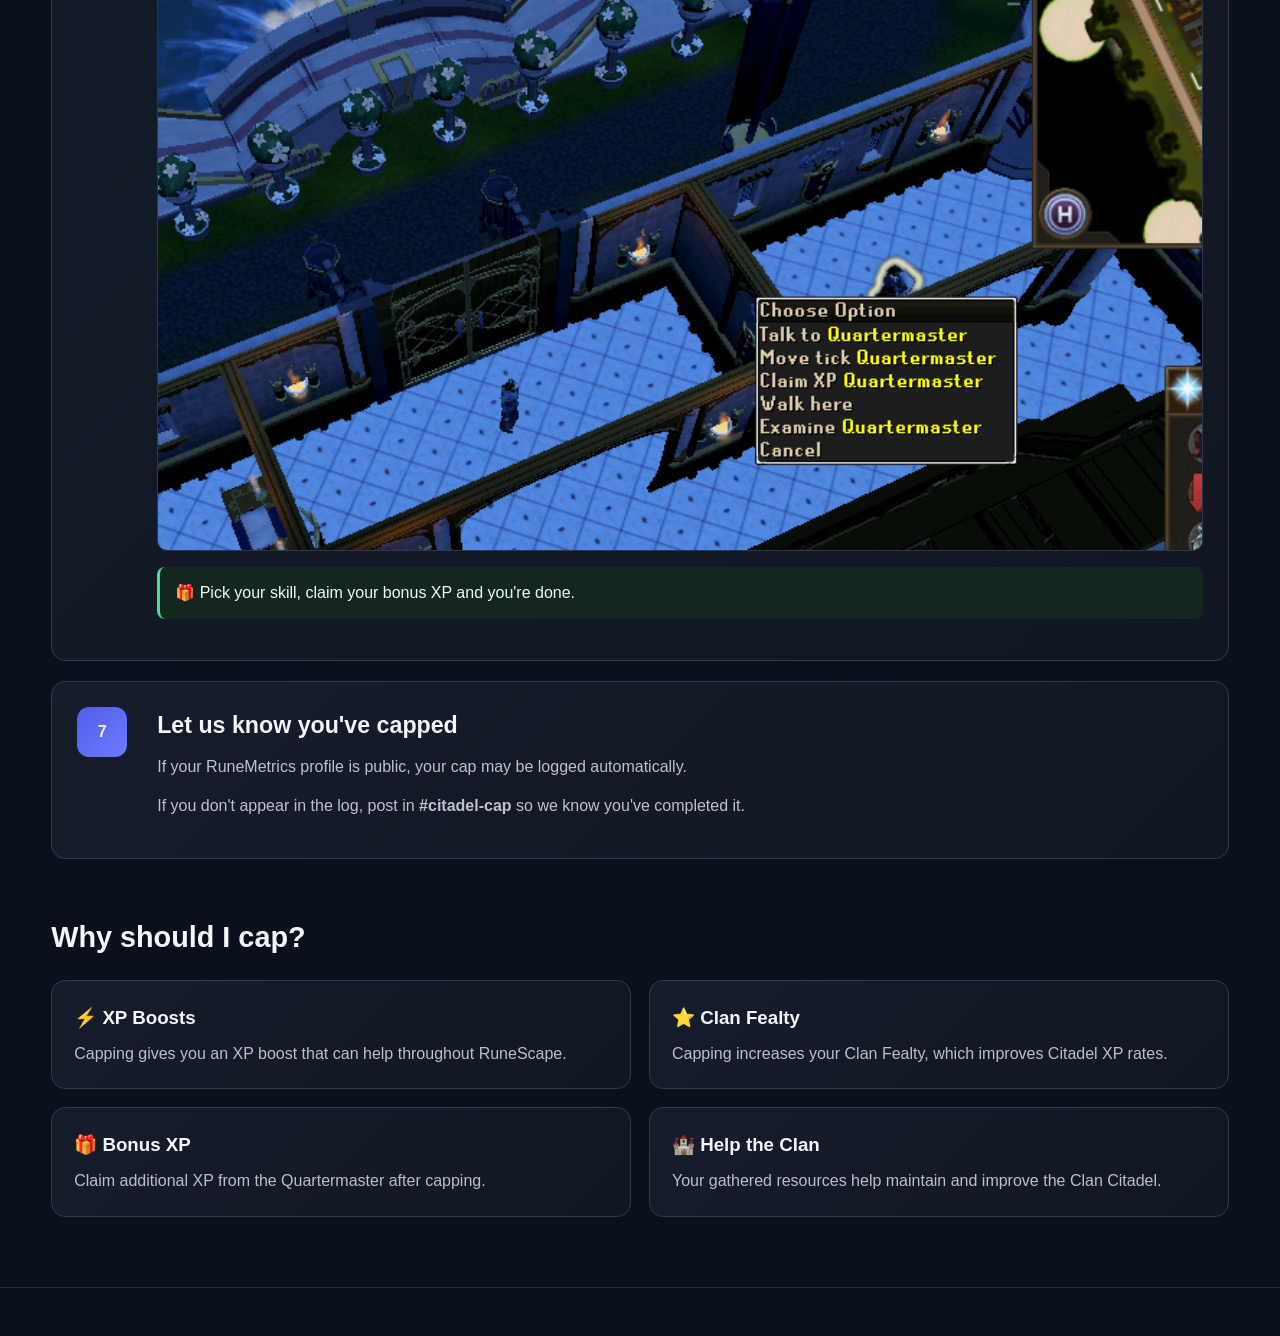
==== commit c94e65e2: "g" ====
--- a/citadel.html
+++ b/citadel.html
@@ -10,7 +10,7 @@
 
     <title>Citadel Guide | The Dark Omen</title>
 
-    <link rel="stylesheet" href="style.css">
+    <link rel="stylesheet" href="style.css?v=4">
 
 </head>
 
--- a/style.css
+++ b/style.css
@@ -1,3 +1,7 @@
+/* ================================================= */
+/* RESET */
+/* ================================================= */
+
 * {
     box-sizing: border-box;
     margin: 0;
@@ -9,12 +13,23 @@
 }
 
 body {
-    font-family: Arial, Helvetica, sans-serif;
-    background:
-        radial-gradient(circle at top right, rgba(88, 101, 242, 0.08), transparent 30%),
-        #0c111b;
+    font-family:
+        Arial,
+        Helvetica,
+        sans-serif;
+
+    background:
+        radial-gradient(
+            circle at 85% 0%,
+            rgba(88, 101, 242, 0.07),
+            transparent 30%
+        ),
+        #0b111c;
+
     color: #f4f6fb;
+
     line-height: 1.6;
+
     overflow-x: hidden;
 }
 
@@ -25,116 +40,144 @@
 
 .container {
     width: min(1180px, 92%);
-    margin: 0 auto;
-}
-
-
-/* ========================= */
+
+    margin-left: auto;
+    margin-right: auto;
+}
+
+
+
+/* ================================================= */
 /* NAVIGATION */
-/* ========================= */
+/* ================================================= */
 
 .site-nav {
     position: sticky;
+
     top: 0;
+
     z-index: 1000;
 
-    background: rgba(12, 17, 27, 0.95);
+    background:
+        rgba(10, 15, 24, 0.96);
+
     backdrop-filter: blur(12px);
 
-    border-bottom: 1px solid #273044;
+    border-bottom:
+        1px solid #253047;
 }
 
 .nav-inner {
     min-height: 68px;
 
     display: flex;
+
+    align-items: center;
+
     justify-content: space-between;
-    align-items: center;
 
     gap: 30px;
 }
 
 .nav-logo {
+    color: #ffffff;
+
     text-decoration: none;
-    color: #ffffff;
-
-    font-size: 1.25rem;
+
+    font-size: 1.3rem;
+
     font-weight: 700;
 
-    letter-spacing: 0.2px;
+    white-space: nowrap;
 }
 
 .nav-links {
     display: flex;
+
     align-items: center;
 
-    gap: 8px;
+    gap: 7px;
 }
 
 .nav-links a {
+    color: #abb4c5;
+
     text-decoration: none;
 
-    color: #b9c0ce;
-
-    padding: 9px 14px;
+    padding:
+        9px
+        14px;
 
     border-radius: 8px;
 
+    white-space: nowrap;
+
     transition:
+        color 0.2s ease,
         background 0.2s ease,
-        color 0.2s ease,
         transform 0.2s ease;
 }
 
 .nav-links a:hover {
     color: #ffffff;
-    background: #1c2433;
+
+    background:
+        #192233;
 }
 
 .nav-links a.active {
     color: #ffffff;
 
-    background: linear-gradient(
-        135deg,
-        #4e5ee8,
-        #6876ff
-    );
-
-    box-shadow: 0 0 22px rgba(88, 101, 242, 0.25);
-}
-
-
-/* ========================= */
-/* HERO */
-/* ========================= */
+    background:
+        linear-gradient(
+            135deg,
+            #4d5ce5,
+            #6775ff
+        );
+
+    box-shadow:
+        0 0 22px
+        rgba(88, 101, 242, 0.23);
+}
+
+
+
+/* ================================================= */
+/* SHARED HERO */
+/* ================================================= */
 
 .hero {
     position: relative;
+
     overflow: hidden;
 
-    padding: 78px 0;
+    padding:
+        78px
+        0;
 
     background:
         linear-gradient(
             90deg,
-            rgba(10, 15, 24, 0.98),
-            rgba(16, 25, 41, 0.94)
-        );
-
-    border-bottom: 1px solid #273044;
+            #0b111b,
+            #111a2a
+        );
+
+    border-bottom:
+        1px solid #253047;
 }
 
 .hero::after {
     content: "";
 
     position: absolute;
+
     inset: 0;
 
     background:
         radial-gradient(
             circle at 80% 30%,
-            rgba(88, 101, 242, 0.15),
-            transparent 28%
+            rgba(88, 101, 242, 0.14),
+            transparent 30%
         );
 
     pointer-events: none;
@@ -142,350 +185,67 @@
 
 .hero-content {
     position: relative;
+
     z-index: 2;
 
     max-width: 760px;
 }
 
 .eyebrow {
+    margin-bottom: 10px;
+
+    color: #818fff;
+
+    font-size: 0.76rem;
+
+    font-weight: 700;
+
     text-transform: uppercase;
+
     letter-spacing: 3px;
-
-    font-size: 0.76rem;
-    font-weight: 700;
-
-    color: #8d9aff;
-
-    margin-bottom: 12px;
 }
 
 .hero h1 {
-    font-size: clamp(2.4rem, 5vw, 4rem);
+    margin-bottom: 18px;
+
+    font-size:
+        clamp(
+            2.4rem,
+            5vw,
+            4rem
+        );
 
     line-height: 1.05;
-
-    margin-bottom: 18px;
 }
 
 .hero-text {
-    color: #bac2d0;
-
     max-width: 680px;
 
+    color: #b6bfce;
+
     font-size: 1.08rem;
 }
 
 
-/* ========================= */
+
+/* ================================================= */
 /* MAIN */
-/* ========================= */
+/* ================================================= */
 
 main {
-    padding: 54px 0 70px;
-}
-
-
-/* ========================= */
+    padding:
+        54px
+        0
+        70px;
+}
+
+
+
+/* ================================================= */
 /* GENERIC CARD */
-/* ========================= */
+/* ================================================= */
 
 .card {
-    background:
-        linear-gradient(
-            135deg,
-            #141b28,
-            #111722
-        );
-
-    border: 1px solid #2c374c;
-
-    border-radius: 14px;
-
-    box-shadow:
-        0 8px 30px rgba(0, 0, 0, 0.18);
-}
-
-
-/* ========================= */
-/* LEADERSHIP */
-/* ========================= */
-
-.leadership-section {
-    margin-bottom: 50px;
-}
-
-.leadership-grid {
-    display: grid;
-    grid-template-columns: repeat(2, 1fr);
-
-    gap: 18px;
-}
-
-
-/* Base leader card */
-
-.leader-card {
-    position: relative;
-
-    display: flex;
-    align-items: center;
-
-    gap: 18px;
-
-    min-height: 145px;
-
-    padding: 24px;
-
-    background:
-        linear-gradient(
-            135deg,
-            #182131,
-            #141b28
-        );
-
-    border: 1px solid #34425c;
-    border-radius: 14px;
-
-    overflow: hidden;
-
-    transition:
-        transform 0.2s ease,
-        border-color 0.2s ease,
-        box-shadow 0.2s ease;
-}
-
-.leader-card:hover {
-    transform: translateY(-2px);
-
-    border-color: #6577ff;
-
-    box-shadow:
-        0 10px 30px rgba(0, 0, 0, 0.22);
-}
-
-
-/* subtle background glow */
-
-.leader-card::after {
-    content: "";
-
-    position: absolute;
-
-    width: 130px;
-    height: 130px;
-
-    right: -50px;
-    top: -50px;
-
-    border-radius: 50%;
-
-    background: #5865f2;
-
-    opacity: 0.04;
-
-    pointer-events: none;
-}
-
-
-/* Owner spans both columns */
-
-.leader-owner {
-    grid-column: 1 / -1;
-
-    min-height: 165px;
-
-    border-color: #6275ff;
-
-    background:
-        linear-gradient(
-            135deg,
-            rgba(79, 95, 232, 0.22),
-            #182131
-        );
-
-    box-shadow:
-        0 0 25px rgba(88, 101, 242, 0.08);
-}
-
-
-/* Icon */
-
-.leader-icon {
-    width: 58px;
-    height: 58px;
-
-    flex-shrink: 0;
-
-    display: flex;
-    align-items: center;
-    justify-content: center;
-
-    border-radius: 12px;
-
-    background:
-        linear-gradient(
-            135deg,
-            #41558a,
-            #5368ab
-        );
-
-    border: 1px solid #5c73ba;
-
-    font-size: 1.4rem;
-}
-
-
-/* Main text */
-
-.leader-info {
-    min-width: 0;
-    position: relative;
-    z-index: 2;
-}
-
-.leader-rank {
-    margin-bottom: 4px;
-
-    color: #b7c2ff;
-
-    font-size: 0.72rem;
-    font-weight: 700;
-
-    text-transform: uppercase;
-    letter-spacing: 1.4px;
-}
-
-.leader-info h2 {
-    margin-bottom: 10px;
-
-    color: #ffffff;
-
-    font-size: 1.4rem;
-    line-height: 1.2;
-}
-
-
-/* Role tags */
-
-.role-tags {
-    display: flex;
-    flex-wrap: wrap;
-
-    gap: 7px;
-}
-
-.role-tags span {
-    display: inline-block;
-
-    padding: 4px 9px;
-
-    color: #e6e9ff;
-
-    background: rgba(88, 101, 242, 0.18);
-
-    border: 1px solid #6678dd;
-    border-radius: 20px;
-
-    font-size: 0.75rem;
-    line-height: 1.3;
-}
-
-
-/* Owner styling */
-
-.leader-owner .leader-icon {
-    background:
-        linear-gradient(
-            135deg,
-            #665333,
-            #8d713d
-        );
-
-    border-color: #c69d4d;
-}
-
-.leader-owner .leader-rank {
-    color: #f0ce80;
-}
-
-.leader-owner .role-tags span {
-    color: #ffe4a2;
-
-    background: rgba(198, 157, 77, 0.12);
-
-    border-color: #a47f37;
-}
-
-
-/* Overseer styling */
-
-.rank-overseer {
-    border-color: #355b61;
-}
-
-.rank-overseer .leader-icon {
-    background:
-        linear-gradient(
-            135deg,
-            #254f55,
-            #33727a
-        );
-
-    border-color: #4aa8b3;
-}
-
-.rank-overseer .leader-rank {
-    color: #82dbe5;
-}
-
-.rank-overseer .role-tags span {
-    color: #b8f4fa;
-
-    background: rgba(74, 168, 179, 0.10);
-
-    border-color: #438a93;
-}
-
-
-/* Coordinator styling */
-
-.rank-coordinator {
-    border-color: #513e69;
-}
-
-.rank-coordinator .leader-icon {
-    background:
-        linear-gradient(
-            135deg,
-            #4d3769,
-            #674891
-        );
-
-    border-color: #8b64c7;
-}
-
-.rank-coordinator .leader-rank {
-    color: #c59cf8;
-}
-
-.rank-coordinator .role-tags span {
-    color: #e3c8ff;
-
-    background: rgba(139, 100, 199, 0.10);
-
-    border-color: #7452aa;
-}
-
-
-/* ========================= */
-/* RULES PAGE */
-/* ========================= */
-
-.rules-intro {
-    padding: 26px;
-
-    margin-bottom: 30px;
-
     background:
         linear-gradient(
             135deg,
@@ -493,544 +253,17 @@
             #111722
         );
 
-    border: 1px solid #2c374c;
+    border:
+        1px solid #2c3950;
 
     border-radius: 14px;
 }
 
-.rules-intro h2 {
-    margin-bottom: 8px;
-
-    font-size: 1.5rem;
-}
-
-.rules-intro p {
-    color: #b8c0cd;
-}
-
-
-/* Rule layout */
-
-.rules-grid {
-    display: grid;
-
-    grid-template-columns: repeat(2, 1fr);
-
-    gap: 18px;
-}
-
-.rule-card {
-    position: relative;
-
-    padding: 24px;
-
-    background:
-        linear-gradient(
-            135deg,
-            #151d2b,
-            #111722
-        );
-
-    border: 1px solid #2f3a50;
-
-    border-radius: 14px;
-
-    overflow: hidden;
-
-    transition:
-        transform 0.2s ease,
-        border-color 0.2s ease,
-        box-shadow 0.2s ease;
-}
-
-.rule-card:hover {
-    transform: translateY(-2px);
-
-    border-color: #5666cc;
-
-    box-shadow:
-        0 10px 30px rgba(0, 0, 0, 0.20);
-}
-
-.rule-number {
-    width: 44px;
-    height: 44px;
-
-    display: flex;
-    align-items: center;
-    justify-content: center;
-
-    border-radius: 10px;
-
-    background:
-        linear-gradient(
-            135deg,
-            #4f5fe6,
-            #6976ff
-        );
-
-    margin-bottom: 16px;
-
-    font-weight: 700;
-
-    box-shadow:
-        0 0 20px rgba(88, 101, 242, 0.18);
-}
-
-.rule-card h2 {
-    font-size: 1.22rem;
-
-    margin-bottom: 10px;
-}
-
-.rule-card p {
-    color: #b8c0cd;
-
-    margin-bottom: 10px;
-}
-
-.rule-card p:last-child {
-    margin-bottom: 0;
-}
-
-.rule-note {
-    margin-top: 14px;
-
-    padding: 12px 14px;
-
-    border-left: 3px solid #7481ff;
-
-    background: #1a2232;
-
-    border-radius: 7px;
-
-    color: #ccd2de;
-}
-
-
-/* Reporting box */
-
-.report-box {
-    margin-top: 30px;
-
-    padding: 28px;
-
-    border: 1px solid #664f27;
-
-    background:
-        linear-gradient(
-            135deg,
-            #231d13,
-            #171714
-        );
-
-    border-radius: 14px;
-}
-
-.report-box h2 {
-    margin-bottom: 10px;
-}
-
-.report-box p {
-    color: #c7c0b4;
-
-    margin-bottom: 10px;
-}
-
-
-/* ========================= */
-/* CITADEL GUIDE */
-/* ========================= */
-
-.quick-guide {
-    background:
-        linear-gradient(
-            135deg,
-            #151d2b,
-            #111722
-        );
-
-    border: 1px solid #2f3a50;
-
-    padding: 28px;
-
-    border-radius: 14px;
-
-    margin-bottom: 35px;
-}
-
-.quick-guide h2 {
-    margin-bottom: 8px;
-}
-
-.quick-guide p {
-    color: #b9c1ce;
-}
-
-
-/* Steps */
-
-.steps {
-    display: flex;
-    flex-direction: column;
-
-    gap: 20px;
-}
-
-.step-card {
-    display: grid;
-
-    grid-template-columns: 60px 1fr;
-
-    gap: 20px;
-
-    padding: 25px;
-
-    background:
-        linear-gradient(
-            135deg,
-            #151d2b,
-            #111722
-        );
-
-    border: 1px solid #2f3a50;
-
-    border-radius: 14px;
-}
-
-.step-number {
-    width: 50px;
-    height: 50px;
-
-    border-radius: 12px;
-
-    background:
-        linear-gradient(
-            135deg,
-            #4f5fe8,
-            #6d79ff
-        );
-
-    display: flex;
-    align-items: center;
-    justify-content: center;
-
-    font-weight: 700;
-
-    box-shadow:
-        0 0 20px rgba(88, 101, 242, 0.18);
-}
-
-.step-content h2 {
-    margin-bottom: 10px;
-
-    font-size: 1.45rem;
-}
-
-.step-content p {
-    color: #bac2ce;
-
-    margin-bottom: 14px;
-}
-
-
-/* Tip / success */
-
-.tip,
-.success {
-    padding: 13px 15px;
-
-    margin: 16px 0;
-
-    border-radius: 8px;
-}
-
-.tip {
-    background: #182132;
-
-    border-left: 3px solid #7481ff;
-}
-
-.success {
-    background: #14271f;
-
-    border-left: 3px solid #55d997;
-}
-
-
-/* Images */
-
-.guide-image-wrapper {
-    margin-top: 18px;
-}
-
-.guide-image {
-    width: 100%;
-    height: auto;
-
-    display: block;
-
-    border-radius: 10px;
-
-    border: 1px solid #2c374c;
-}
-
-.image-caption {
-    color: #788396;
-
-    text-align: center;
-
-    font-size: 0.85rem;
-
-    margin-top: 7px;
-}
-
-.image-small {
-    max-width: 650px;
-
-    margin-left: auto;
-    margin-right: auto;
-}
-
-.image-portrait {
-    max-width: 380px;
-
-    margin-left: auto;
-    margin-right: auto;
-}
-
-
-/* ========================= */
-/* BENEFITS */
-/* ========================= */
-
-.benefits {
-    margin-top: 55px;
-}
-
-.benefits > h2 {
-    margin-bottom: 20px;
-
-    font-size: 1.8rem;
-}
-
-.benefit-grid {
-    display: grid;
-
-    grid-template-columns: repeat(2, 1fr);
-
-    gap: 18px;
-}
-
-.benefit-card {
-    padding: 22px;
-
-    background:
-        linear-gradient(
-            135deg,
-            #151d2b,
-            #111722
-        );
-
-    border: 1px solid #2f3a50;
-
-    border-radius: 14px;
-}
-
-.benefit-card h3 {
-    margin-bottom: 8px;
-}
-
-.benefit-card p {
-    color: #b8c0cd;
-}
-
-
-/* ========================= */
-/* FOOTER */
-/* ========================= */
-
-footer {
-    border-top: 1px solid #273044;
-
-    padding: 34px 0;
-
-    color: #7d8798;
-}
-
-.footer-inner {
-    display: flex;
-    align-items: center;
-    justify-content: space-between;
-
-    gap: 20px;
-}
-
-.footer-brand {
-    color: #e8ebf1;
-
-    font-weight: 700;
-}
-
-
-/* ========================= */
-/* TABLET */
-/* ========================= */
-
-@media (max-width: 900px) {
-
-    .rules-grid {
-        grid-template-columns: 1fr;
-    }
-
-}
-
-
-/* ========================= */
-/* MOBILE */
-/* ========================= */
-
-@media (max-width: 700px) {
-
-    .container {
-        width: 94%;
-    }
-
-
-    /* Navigation */
-
-    .nav-inner {
-        flex-direction: column;
-
-        padding: 12px 0;
-
-        gap: 10px;
-    }
-
-    .nav-logo {
-        text-align: center;
-    }
-
-    .nav-links {
-        width: 100%;
-    }
-
-    .nav-links a {
-        flex: 1;
-
-        text-align: center;
-
-        padding: 8px 6px;
-
-        font-size: 0.84rem;
-    }
-
-
-    /* Hero */
-
-    .hero {
-        padding: 46px 0;
-    }
-
-    .hero h1 {
-        font-size: clamp(2rem, 10vw, 2.8rem);
-    }
-
-    .hero-text {
-        font-size: 1rem;
-    }
-
-
-    /* Main */
-
-    main {
-        padding: 32px 0 50px;
-    }
-
-
-    /* Leadership */
-
-    .leadership-grid {
-        grid-template-columns: 1fr;
-    }
-
-    .leader-owner {
-        grid-column: auto;
-    }
-
-    .leader-card {
-        min-height: 125px;
-
-        padding: 18px;
-
-        gap: 14px;
-    }
-
-    .leader-icon {
-        width: 50px;
-        height: 50px;
-
-        font-size: 1.2rem;
-    }
-
-    .leader-info h2 {
-        font-size: 1.25rem;
-    }
-
-
-    /* Rules */
-
-    .rules-grid {
-        grid-template-columns: 1fr;
-    }
-
-    .rule-card {
-        padding: 18px;
-    }
-
-
-    /* Citadel */
-
-    .step-card {
-        grid-template-columns: 1fr;
-
-        padding: 18px;
-    }
-
-    .step-number {
-        width: 44px;
-        height: 44px;
-    }
-
-    .step-content h2 {
-        font-size: 1.3rem;
-    }
-
-    .image-small,
-    .image-portrait {
-        max-width: 100%;
-    }
-
-
-    /* Benefits */
-
-    .benefit-grid {
-        grid-template-columns: 1fr;
-    }
-
-
-    /* Footer */
-
-    .footer-inner {
-        flex-direction: column;
-
-        align-items: flex-start;
-    }
-}
-
-/* ========================= */
+
+
+/* ================================================= */
 /* HOME PAGE */
-/* ========================= */
+/* ================================================= */
 
 .home-hero {
     position: relative;
@@ -1038,6 +271,7 @@
     min-height: 580px;
 
     display: flex;
+
     align-items: center;
 
     overflow: hidden;
@@ -1054,7 +288,8 @@
             #111a2b
         );
 
-    border-bottom: 1px solid #273044;
+    border-bottom:
+        1px solid #273044;
 }
 
 .home-hero::after {
@@ -1063,20 +298,25 @@
     position: absolute;
 
     width: 500px;
+
     height: 500px;
 
     right: -150px;
+
     top: -180px;
 
     border-radius: 50%;
 
-    background: rgba(88, 101, 242, 0.08);
-
-    filter: blur(20px);
+    background:
+        rgba(88, 101, 242, 0.08);
+
+    filter:
+        blur(20px);
 }
 
 .home-hero-inner {
     position: relative;
+
     z-index: 2;
 }
 
@@ -1089,16 +329,22 @@
 
     margin-bottom: 24px;
 
-    padding: 10px 16px;
+    padding:
+        10px
+        16px;
 
     color: #aeb8ff;
 
-    border: 1px solid #46548d;
+    border:
+        1px solid #46548d;
+
     border-radius: 8px;
 
-    background: rgba(88, 101, 242, 0.08);
+    background:
+        rgba(88, 101, 242, 0.08);
 
     font-size: 0.8rem;
+
     font-weight: 700;
 
     letter-spacing: 3px;
@@ -1109,7 +355,12 @@
 
     margin-bottom: 20px;
 
-    font-size: clamp(3rem, 7vw, 5.2rem);
+    font-size:
+        clamp(
+            3rem,
+            7vw,
+            5.2rem
+        );
 
     line-height: 0.98;
 }
@@ -1117,15 +368,16 @@
 .home-hero-text {
     max-width: 680px;
 
+    margin-bottom: 30px;
+
     color: #bac2d0;
 
     font-size: 1.15rem;
-
-    margin-bottom: 30px;
 }
 
 .hero-buttons {
     display: flex;
+
     flex-wrap: wrap;
 
     gap: 12px;
@@ -1134,10 +386,14 @@
 .primary-button,
 .secondary-button {
     display: inline-flex;
+
     align-items: center;
+
     justify-content: center;
 
-    padding: 12px 20px;
+    padding:
+        12px
+        20px;
 
     border-radius: 9px;
 
@@ -1161,31 +417,29 @@
             #6876ff
         );
 
-    border: 1px solid #7180ff;
+    border:
+        1px solid #7180ff;
 
     box-shadow:
-        0 0 25px rgba(88, 101, 242, 0.20);
+        0 0 25px
+        rgba(88, 101, 242, 0.20);
+}
+
+.secondary-button {
+    color: #d9deea;
+
+    background:
+        #161e2c;
+
+    border:
+        1px solid #354158;
 }
 
 .primary-button:hover,
 .secondary-button:hover {
-    transform: translateY(-2px);
-}
-
-.secondary-button {
-    color: #d9deea;
-
-    background: #161e2c;
-
-    border: 1px solid #354158;
-}
-
-.secondary-button:hover {
-    border-color: #53627e;
-}
-
-
-/* Sections */
+    transform:
+        translateY(-2px);
+}
 
 .home-section {
     margin-bottom: 75px;
@@ -1196,7 +450,12 @@
 }
 
 .home-section-heading h2 {
-    font-size: clamp(1.8rem, 4vw, 2.4rem);
+    font-size:
+        clamp(
+            1.8rem,
+            4vw,
+            2.4rem
+        );
 }
 
 .section-description {
@@ -1208,12 +467,15 @@
 }
 
 
-/* About */
+
+/* HOME ABOUT */
 
 .about-card {
     display: grid;
 
-    grid-template-columns: 1.5fr 0.8fr;
+    grid-template-columns:
+        1.5fr
+        0.8fr;
 
     gap: 45px;
 
@@ -1234,22 +496,22 @@
     color: #b8c0cd;
 }
 
-.about-content p:last-child {
-    margin-bottom: 0;
-}
-
 .about-image-placeholder {
     min-height: 230px;
 
     display: flex;
+
     flex-direction: column;
 
     align-items: center;
+
     justify-content: center;
 
     gap: 5px;
 
-    border: 1px dashed #4c5870;
+    border:
+        1px dashed #4c5870;
+
     border-radius: 12px;
 
     background:
@@ -1275,12 +537,17 @@
 }
 
 
-/* Home navigation cards */
+
+/* HOME CARDS */
 
 .home-card-grid {
     display: grid;
 
-    grid-template-columns: repeat(3, 1fr);
+    grid-template-columns:
+        repeat(
+            3,
+            1fr
+        );
 
     gap: 18px;
 }
@@ -1303,7 +570,9 @@
             #111722
         );
 
-    border: 1px solid #2f3a50;
+    border:
+        1px solid #2f3a50;
+
     border-radius: 14px;
 
     transition:
@@ -1313,28 +582,37 @@
 }
 
 .home-link-card:hover {
-    transform: translateY(-4px);
-
-    border-color: #6172e7;
+    transform:
+        translateY(-4px);
+
+    border-color:
+        #6172e7;
 
     box-shadow:
-        0 14px 35px rgba(0, 0, 0, 0.22);
+        0 14px 35px
+        rgba(0, 0, 0, 0.22);
 }
 
 .home-card-icon {
     width: 52px;
+
     height: 52px;
 
     display: flex;
+
     align-items: center;
+
     justify-content: center;
 
     margin-bottom: 20px;
 
-    border: 1px solid #5265b6;
+    border:
+        1px solid #5265b6;
+
     border-radius: 12px;
 
-    background: #1f2b49;
+    background:
+        #1f2b49;
 
     font-size: 1.35rem;
 }
@@ -1355,16 +633,20 @@
     color: #8e9cff;
 
     font-size: 0.9rem;
+
     font-weight: 700;
 }
 
 
-/* Community */
+
+/* HOME COMMUNITY */
 
 .community-feature {
     display: grid;
 
-    grid-template-columns: 1fr 1fr;
+    grid-template-columns:
+        1fr
+        1fr;
 
     gap: 50px;
 
@@ -1377,7 +659,9 @@
             #111722
         );
 
-    border: 1px solid #2f3a50;
+    border:
+        1px solid #2f3a50;
+
     border-radius: 14px;
 }
 
@@ -1394,22 +678,30 @@
 .community-features {
     display: grid;
 
-    grid-template-columns: repeat(2, 1fr);
+    grid-template-columns:
+        repeat(
+            2,
+            1fr
+        );
 
     gap: 12px;
 }
 
 .mini-feature {
     display: flex;
+
     align-items: center;
 
     gap: 12px;
 
     padding: 15px;
 
-    background: #182131;
-
-    border: 1px solid #303c53;
+    background:
+        #182131;
+
+    border:
+        1px solid #303c53;
+
     border-radius: 10px;
 }
 
@@ -1419,8 +711,6 @@
 
 .mini-feature strong {
     display: block;
-
-    margin-bottom: 2px;
 }
 
 .mini-feature p {
@@ -1430,16 +720,17 @@
 }
 
 
-/* Discord */
+
+/* DISCORD */
 
 .discord-section {
     display: flex;
+
     align-items: center;
+
     justify-content: space-between;
 
     gap: 30px;
-
-    margin-bottom: 20px;
 
     padding: 35px;
 
@@ -1455,12 +746,15 @@
             #121824
         );
 
-    border: 1px solid #4d5eb0;
+    border:
+        1px solid #4d5eb0;
+
     border-radius: 16px;
 }
 
 .discord-content {
     display: flex;
+
     align-items: center;
 
     gap: 20px;
@@ -1468,42 +762,950 @@
 
 .discord-icon {
     width: 64px;
+
     height: 64px;
 
     flex-shrink: 0;
 
     display: flex;
+
     align-items: center;
+
     justify-content: center;
 
     border-radius: 14px;
 
-    background: #5865f2;
+    background:
+        #5865f2;
 
     font-size: 1.7rem;
+}
+
+
+
+/* ================================================= */
+/* LEADERSHIP */
+/* ================================================= */
+
+.leadership-section {
+    margin-bottom: 50px;
+}
+
+.leadership-grid {
+    display: grid;
+
+    grid-template-columns:
+        repeat(
+            2,
+            1fr
+        );
+
+    gap: 18px;
+}
+
+.leader-card {
+    position: relative;
+
+    display: flex;
+
+    align-items: center;
+
+    gap: 18px;
+
+    min-height: 145px;
+
+    padding: 24px;
+
+    background:
+        linear-gradient(
+            135deg,
+            #182131,
+            #141b28
+        );
+
+    border:
+        1px solid #34425c;
+
+    border-radius: 14px;
+
+    overflow: hidden;
+
+    transition:
+        transform 0.2s ease,
+        border-color 0.2s ease,
+        box-shadow 0.2s ease;
+}
+
+.leader-card:hover {
+    transform:
+        translateY(-2px);
+
+    border-color:
+        #6577ff;
 
     box-shadow:
-        0 0 25px rgba(88, 101, 242, 0.22);
-}
-
-.discord-content h2 {
+        0 10px 30px
+        rgba(0, 0, 0, 0.22);
+}
+
+.leader-card::after {
+    content: "";
+
+    position: absolute;
+
+    width: 130px;
+
+    height: 130px;
+
+    right: -50px;
+
+    top: -50px;
+
+    border-radius: 50%;
+
+    background:
+        #5865f2;
+
+    opacity: 0.04;
+}
+
+.leader-owner {
+    grid-column:
+        1 / -1;
+
+    min-height: 165px;
+
+    border-color:
+        #6275ff;
+
+    background:
+        linear-gradient(
+            135deg,
+            rgba(79, 95, 232, 0.22),
+            #182131
+        );
+}
+
+.leader-icon {
+    width: 58px;
+
+    height: 58px;
+
+    flex-shrink: 0;
+
+    display: flex;
+
+    align-items: center;
+
+    justify-content: center;
+
+    border-radius: 12px;
+
+    background:
+        linear-gradient(
+            135deg,
+            #41558a,
+            #5368ab
+        );
+
+    border:
+        1px solid #5c73ba;
+
+    font-size: 1.4rem;
+}
+
+.leader-info {
+    position: relative;
+
+    z-index: 2;
+}
+
+.leader-rank {
+    margin-bottom: 4px;
+
+    color: #b7c2ff;
+
+    font-size: 0.72rem;
+
+    font-weight: 700;
+
+    text-transform: uppercase;
+
+    letter-spacing: 1.4px;
+}
+
+.leader-info h2 {
+    margin-bottom: 10px;
+
+    color: #ffffff;
+
+    font-size: 1.4rem;
+
+    line-height: 1.2;
+}
+
+.role-tags {
+    display: flex;
+
+    flex-wrap: wrap;
+
+    gap: 7px;
+}
+
+.role-tags span {
+    padding:
+        4px
+        9px;
+
+    color: #e6e9ff;
+
+    background:
+        rgba(88, 101, 242, 0.18);
+
+    border:
+        1px solid #6678dd;
+
+    border-radius: 20px;
+
+    font-size: 0.75rem;
+}
+
+
+
+/* OWNER */
+
+.leader-owner .leader-icon {
+    background:
+        linear-gradient(
+            135deg,
+            #665333,
+            #8d713d
+        );
+
+    border-color:
+        #c69d4d;
+}
+
+.leader-owner .leader-rank {
+    color: #f0ce80;
+}
+
+.leader-owner .role-tags span {
+    color: #ffe4a2;
+
+    background:
+        rgba(198, 157, 77, 0.12);
+
+    border-color:
+        #a47f37;
+}
+
+
+
+/* OVERSEER */
+
+.rank-overseer {
+    border-color:
+        #355b61;
+}
+
+.rank-overseer .leader-icon {
+    background:
+        linear-gradient(
+            135deg,
+            #254f55,
+            #33727a
+        );
+
+    border-color:
+        #4aa8b3;
+}
+
+.rank-overseer .leader-rank {
+    color: #82dbe5;
+}
+
+.rank-overseer .role-tags span {
+    color: #b8f4fa;
+
+    background:
+        rgba(74, 168, 179, 0.10);
+
+    border-color:
+        #438a93;
+}
+
+
+
+/* COORDINATOR */
+
+.rank-coordinator {
+    border-color:
+        #513e69;
+}
+
+.rank-coordinator .leader-icon {
+    background:
+        linear-gradient(
+            135deg,
+            #4d3769,
+            #674891
+        );
+
+    border-color:
+        #8b64c7;
+}
+
+.rank-coordinator .leader-rank {
+    color: #c59cf8;
+}
+
+.rank-coordinator .role-tags span {
+    color: #e3c8ff;
+
+    background:
+        rgba(139, 100, 199, 0.10);
+
+    border-color:
+        #7452aa;
+}
+
+
+
+/* ================================================= */
+/* NEW RULES PAGE */
+/* ================================================= */
+
+.rules-hero {
+    padding:
+        40px
+        0
+        22px;
+
+    text-align: center;
+}
+
+.rules-hero-inner {
+    max-width: 850px;
+}
+
+.rules-hero h1 {
+    margin-bottom: 8px;
+
+    font-size:
+        clamp(
+            2.4rem,
+            5vw,
+            3.6rem
+        );
+
+    line-height: 1.1;
+}
+
+.rules-hero-text {
+    max-width: 680px;
+
+    margin:
+        0
+        auto;
+
+    color: #aeb8ca;
+
+    font-size: 1.05rem;
+}
+
+.hero-divider {
+    display: flex;
+
+    align-items: center;
+
+    justify-content: center;
+
+    gap: 14px;
+
+    max-width: 430px;
+
+    margin:
+        18px
+        auto
+        0;
+}
+
+.hero-divider span {
+    height: 1px;
+
+    flex: 1;
+
+    background:
+        linear-gradient(
+            90deg,
+            transparent,
+            #35436d
+        );
+}
+
+.hero-divider span:last-child {
+    background:
+        linear-gradient(
+            90deg,
+            #35436d,
+            transparent
+        );
+}
+
+.hero-mark {
+    color: #6575f7;
+
+    font-size: 1.5rem;
+
+    line-height: 1;
+}
+
+
+
+/* Rules content area */
+
+.rules-page-main {
+    padding:
+        0
+        0
+        60px;
+}
+
+.rules-container {
+    max-width: 1000px;
+}
+
+
+
+/* Individual rule */
+
+.rule-row {
+    position: relative;
+
+    display: grid;
+
+    grid-template-columns:
+        52px
+        66px
+        minmax(0, 1fr)
+        24px;
+
+    align-items: center;
+
+    gap: 18px;
+
+    margin-bottom: 10px;
+
+    padding:
+        15px
+        20px;
+
+    background:
+        linear-gradient(
+            135deg,
+            #111a29,
+            #0f1724
+        );
+
+    border:
+        1px solid #293953;
+
+    border-radius: 12px;
+
+    transition:
+        transform 0.18s ease,
+        border-color 0.18s ease,
+        background 0.18s ease;
+}
+
+.rule-row:hover {
+    transform:
+        translateY(-1px);
+
+    border-color:
+        #465da0;
+
+    background:
+        linear-gradient(
+            135deg,
+            #152033,
+            #111a29
+        );
+}
+
+
+
+/* Number circle */
+
+.rule-number {
+    width: 46px;
+
+    height: 46px;
+
+    display: flex;
+
+    align-items: center;
+
+    justify-content: center;
+
+    flex-shrink: 0;
+
+    border-radius: 50%;
+
+    color: #ffffff;
+
+    background:
+        linear-gradient(
+            135deg,
+            #3f50c7,
+            #5969eb
+        );
+
+    font-size: 1.05rem;
+
+    font-weight: 700;
+
+    box-shadow:
+        0 0 18px
+        rgba(88, 101, 242, 0.14);
+}
+
+
+
+/* Icon square */
+
+.rule-icon {
+    width: 58px;
+
+    height: 58px;
+
+    display: flex;
+
+    align-items: center;
+
+    justify-content: center;
+
+    flex-shrink: 0;
+
+    border:
+        1px solid #263d75;
+
+    border-radius: 11px;
+
+    background:
+        linear-gradient(
+            135deg,
+            #1b2950,
+            #17213f
+        );
+
+    font-size: 1.45rem;
+}
+
+
+
+/* Rule text */
+
+.rule-content {
+    min-width: 0;
+}
+
+.rule-content h2 {
+    margin-bottom: 3px;
+
+    color: #f5f7fb;
+
+    font-size: 1.1rem;
+
+    line-height: 1.25;
+}
+
+.rule-content p {
+    margin-bottom: 4px;
+
+    color: #aeb8c9;
+
+    font-size: 0.9rem;
+
+    line-height: 1.45;
+}
+
+.rule-content p:last-child {
+    margin-bottom: 0;
+}
+
+
+
+/* Highlight inside capping rule */
+
+.rule-highlight {
+    margin-top: 8px;
+
+    padding:
+        8px
+        12px;
+
+    color: #b9c3ee;
+
+    background:
+        rgba(88, 101, 242, 0.11);
+
+    border-left:
+        3px solid #6676f0;
+
+    border-radius: 6px;
+
+    font-size: 0.86rem;
+}
+
+
+
+/* Decorative arrow */
+
+.rule-arrow {
+    color: #5e70dc;
+
+    font-size: 2rem;
+
+    font-weight: 300;
+
+    text-align: right;
+
+    opacity: 0.8;
+}
+
+
+
+/* Admin notice */
+
+.admin-notice {
+    display: flex;
+
+    align-items: flex-start;
+
+    gap: 18px;
+
+    margin-top: 22px;
+
+    padding: 22px;
+
+    background:
+        linear-gradient(
+            135deg,
+            #1d1a16,
+            #151515
+        );
+
+    border:
+        1px solid #5a4828;
+
+    border-radius: 12px;
+}
+
+.admin-notice-icon {
+    width: 48px;
+
+    height: 48px;
+
+    display: flex;
+
+    align-items: center;
+
+    justify-content: center;
+
+    flex-shrink: 0;
+
+    border:
+        1px solid #72582e;
+
+    border-radius: 10px;
+
+    background:
+        rgba(221, 168, 75, 0.10);
+
+    font-size: 1.25rem;
+}
+
+.admin-notice h2 {
     margin-bottom: 5px;
-}
-
-.discord-content p:not(.eyebrow) {
-    max-width: 600px;
-
-    color: #aeb7c6;
-}
-
-.discord-button {
-    flex-shrink: 0;
-}
-
-
-/* ========================= */
-/* HOME MOBILE */
-/* ========================= */
+
+    font-size: 1.15rem;
+}
+
+.admin-notice p {
+    max-width: 760px;
+
+    color: #bdb7ad;
+
+    font-size: 0.9rem;
+}
+
+.admin-notice a {
+    display: inline-block;
+
+    margin-top: 8px;
+
+    color: #96a3ff;
+
+    text-decoration: none;
+
+    font-size: 0.9rem;
+
+    font-weight: 700;
+}
+
+.admin-notice a:hover {
+    text-decoration: underline;
+}
+
+
+
+/* ================================================= */
+/* CITADEL GUIDE */
+/* ================================================= */
+
+.quick-guide {
+    margin-bottom: 35px;
+
+    padding: 28px;
+
+    background:
+        linear-gradient(
+            135deg,
+            #151d2b,
+            #111722
+        );
+
+    border:
+        1px solid #2f3a50;
+
+    border-radius: 14px;
+}
+
+.quick-guide h2 {
+    margin-bottom: 8px;
+}
+
+.quick-guide p {
+    color: #b9c1ce;
+}
+
+.steps {
+    display: flex;
+
+    flex-direction: column;
+
+    gap: 20px;
+}
+
+.step-card {
+    display: grid;
+
+    grid-template-columns:
+        60px
+        1fr;
+
+    gap: 20px;
+
+    padding: 25px;
+
+    background:
+        linear-gradient(
+            135deg,
+            #151d2b,
+            #111722
+        );
+
+    border:
+        1px solid #2f3a50;
+
+    border-radius: 14px;
+}
+
+.step-number {
+    width: 50px;
+
+    height: 50px;
+
+    display: flex;
+
+    align-items: center;
+
+    justify-content: center;
+
+    border-radius: 12px;
+
+    background:
+        linear-gradient(
+            135deg,
+            #4f5fe8,
+            #6d79ff
+        );
+
+    font-weight: 700;
+}
+
+.step-content h2 {
+    margin-bottom: 10px;
+
+    font-size: 1.45rem;
+}
+
+.step-content p {
+    margin-bottom: 14px;
+
+    color: #bac2ce;
+}
+
+.tip,
+.success {
+    margin: 16px 0;
+
+    padding:
+        13px
+        15px;
+
+    border-radius: 8px;
+}
+
+.tip {
+    background: #182132;
+
+    border-left:
+        3px solid #7481ff;
+}
+
+.success {
+    background: #14271f;
+
+    border-left:
+        3px solid #55d997;
+}
+
+
+
+/* Guide images */
+
+.guide-image-wrapper {
+    margin-top: 18px;
+}
+
+.guide-image {
+    width: 100%;
+
+    height: auto;
+
+    display: block;
+
+    border:
+        1px solid #2c374c;
+
+    border-radius: 10px;
+}
+
+.image-caption {
+    margin-top: 7px;
+
+    color: #788396;
+
+    text-align: center;
+
+    font-size: 0.85rem;
+}
+
+.image-small {
+    max-width: 650px;
+
+    margin-left: auto;
+
+    margin-right: auto;
+}
+
+.image-portrait {
+    max-width: 380px;
+
+    margin-left: auto;
+
+    margin-right: auto;
+}
+
+
+
+/* Citadel benefits */
+
+.benefits {
+    margin-top: 55px;
+}
+
+.benefits > h2 {
+    margin-bottom: 20px;
+
+    font-size: 1.8rem;
+}
+
+.benefit-grid {
+    display: grid;
+
+    grid-template-columns:
+        repeat(
+            2,
+            1fr
+        );
+
+    gap: 18px;
+}
+
+.benefit-card {
+    padding: 22px;
+
+    background:
+        linear-gradient(
+            135deg,
+            #151d2b,
+            #111722
+        );
+
+    border:
+        1px solid #2f3a50;
+
+    border-radius: 14px;
+}
+
+.benefit-card h3 {
+    margin-bottom: 8px;
+}
+
+.benefit-card p {
+    color: #b8c0cd;
+}
+
+
+
+/* ================================================= */
+/* FOOTER */
+/* ================================================= */
+
+footer {
+    border-top:
+        1px solid #253047;
+
+    padding:
+        24px
+        0;
+}
+
+.simple-footer {
+    color: #747f91;
+
+    font-size: 0.85rem;
+}
+
+
+
+/* ================================================= */
+/* TABLET */
+/* ================================================= */
 
 @media (max-width: 900px) {
 
@@ -1521,27 +1723,114 @@
     }
 
     .discord-section {
+        flex-direction: column;
+
         align-items: flex-start;
+    }
+
+}
+
+
+
+/* ================================================= */
+/* MOBILE */
+/* ================================================= */
+
+@media (max-width: 700px) {
+
+    .container {
+        width: 92%;
+    }
+
+
+    /* Navigation */
+
+    .site-nav {
+        position: relative;
+    }
+
+    .nav-inner {
         flex-direction: column;
-    }
-
-}
-
-
-@media (max-width: 700px) {
+
+        gap: 12px;
+
+        padding:
+            16px
+            0;
+    }
+
+    .nav-logo {
+        font-size: 1.35rem;
+    }
+
+    .nav-links {
+        width: 100%;
+
+        justify-content: space-between;
+
+        gap: 3px;
+    }
+
+    .nav-links a {
+        flex: 1;
+
+        padding:
+            8px
+            4px;
+
+        text-align: center;
+
+        white-space: normal;
+
+        font-size: 0.81rem;
+
+        line-height: 1.25;
+    }
+
+
+    /* Standard Hero */
+
+    .hero {
+        padding:
+            48px
+            0;
+    }
+
+    .hero h1 {
+        font-size:
+            clamp(
+                2.2rem,
+                10vw,
+                3rem
+            );
+    }
+
+
+    main {
+        padding:
+            32px
+            0
+            50px;
+    }
+
+
+    /* Home */
 
     .home-hero {
         min-height: auto;
 
-        padding: 70px 0;
+        padding:
+            70px
+            0;
     }
 
     .home-hero h1 {
-        font-size: clamp(2.7rem, 13vw, 4rem);
-    }
-
-    .home-hero-text {
-        font-size: 1rem;
+        font-size:
+            clamp(
+                2.7rem,
+                13vw,
+                4rem
+            );
     }
 
     .hero-buttons {
@@ -1568,13 +1857,177 @@
     }
 
     .discord-content {
+        flex-direction: column;
+
         align-items: flex-start;
-        flex-direction: column;
-    }
-
-    .discord-button {
-        width: 100%;
-    }
-
-}
-
+    }
+
+
+    /* Leadership */
+
+    .leadership-grid {
+        grid-template-columns: 1fr;
+    }
+
+    .leader-owner {
+        grid-column: auto;
+    }
+
+    .leader-card {
+        min-height: 125px;
+
+        padding: 18px;
+
+        gap: 14px;
+    }
+
+    .leader-icon {
+        width: 50px;
+
+        height: 50px;
+
+        font-size: 1.2rem;
+    }
+
+
+    /* RULES HERO */
+
+    .rules-hero {
+        padding:
+            32px
+            0
+            18px;
+    }
+
+    .rules-hero h1 {
+        font-size: 2.4rem;
+    }
+
+    .rules-hero-text {
+        font-size: 0.95rem;
+    }
+
+
+    /* Rules cards */
+
+    .rule-row {
+        grid-template-columns:
+            42px
+            48px
+            minmax(0, 1fr);
+
+        gap: 11px;
+
+        padding:
+            14px
+            14px;
+
+        align-items: start;
+    }
+
+    .rule-number {
+        width: 40px;
+
+        height: 40px;
+
+        font-size: 0.9rem;
+    }
+
+    .rule-icon {
+        width: 44px;
+
+        height: 44px;
+
+        font-size: 1.1rem;
+    }
+
+    .rule-content h2 {
+        margin-top: 2px;
+
+        font-size: 1rem;
+    }
+
+    .rule-content p {
+        font-size: 0.88rem;
+
+        line-height: 1.5;
+    }
+
+    .rule-arrow {
+        display: none;
+    }
+
+    .rule-highlight {
+        font-size: 0.82rem;
+    }
+
+    .admin-notice {
+        padding: 18px;
+
+        gap: 12px;
+    }
+
+
+    /* Citadel */
+
+    .step-card {
+        grid-template-columns: 1fr;
+
+        padding: 18px;
+    }
+
+    .step-number {
+        width: 44px;
+
+        height: 44px;
+    }
+
+    .benefit-grid {
+        grid-template-columns: 1fr;
+    }
+
+}
+
+
+
+/* ================================================= */
+/* VERY SMALL PHONES */
+/* ================================================= */
+
+@media (max-width: 420px) {
+
+    .nav-links a {
+        font-size: 0.74rem;
+    }
+
+    .rule-row {
+        grid-template-columns:
+            38px
+            minmax(0, 1fr);
+
+        gap: 12px;
+    }
+
+    /*
+        Hide the icon on very narrow phones.
+        Number + content stays clean.
+    */
+
+    .rule-icon {
+        display: none;
+    }
+
+    .rule-number {
+        width: 36px;
+
+        height: 36px;
+
+        font-size: 0.85rem;
+    }
+
+    .rule-content h2 {
+        font-size: 1rem;
+    }
+
+}
+
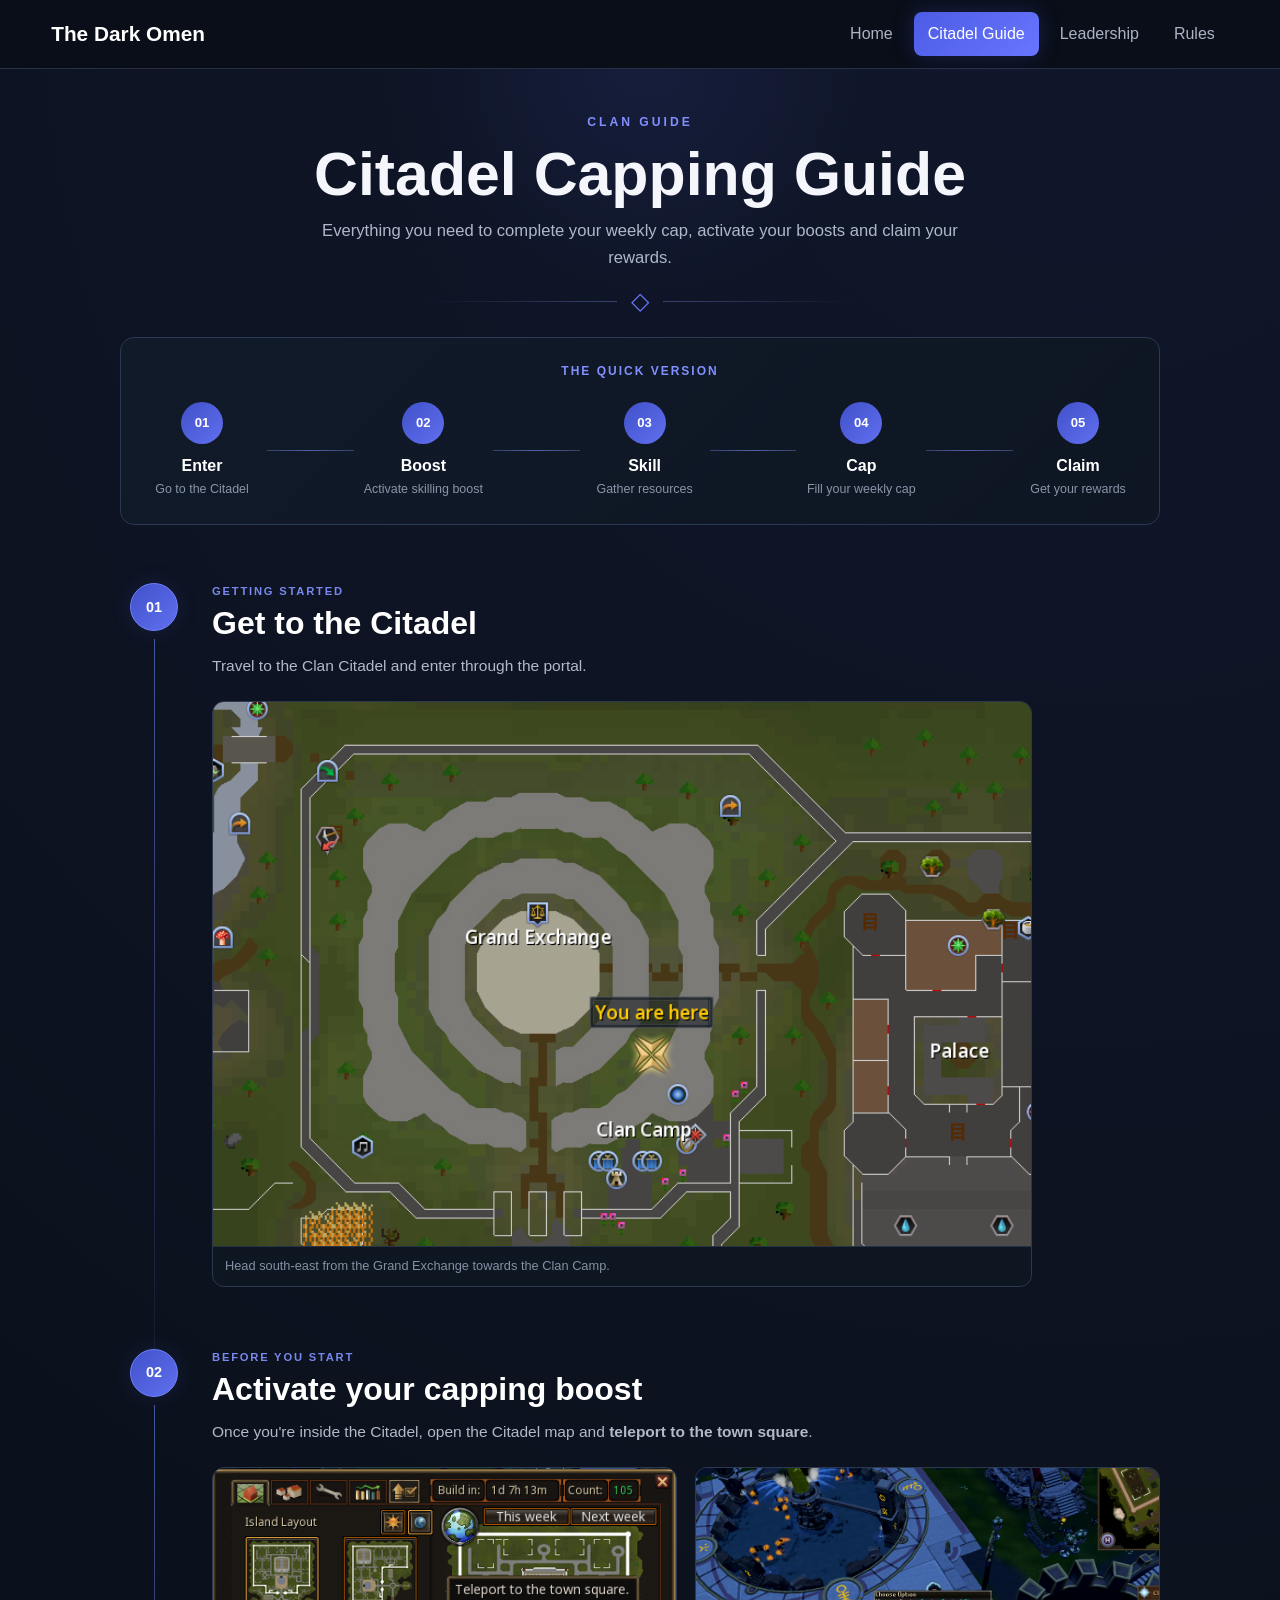
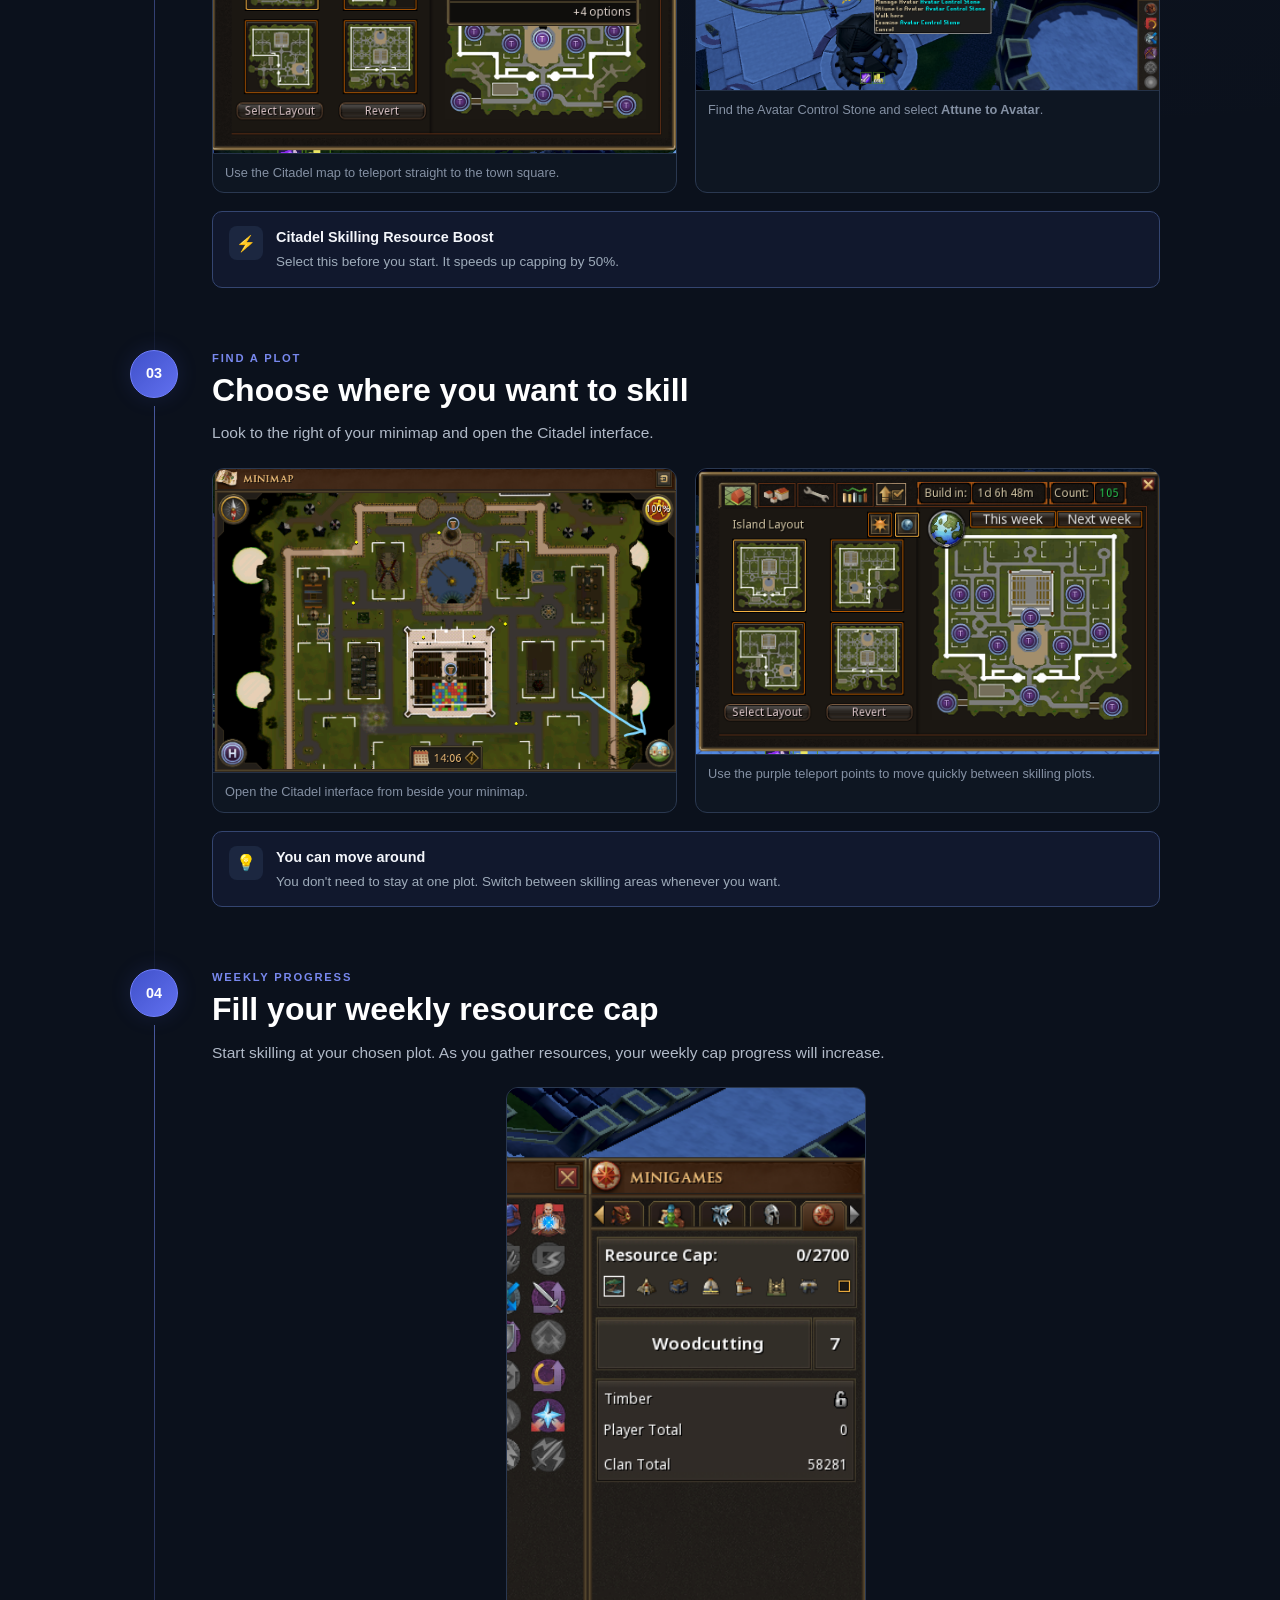
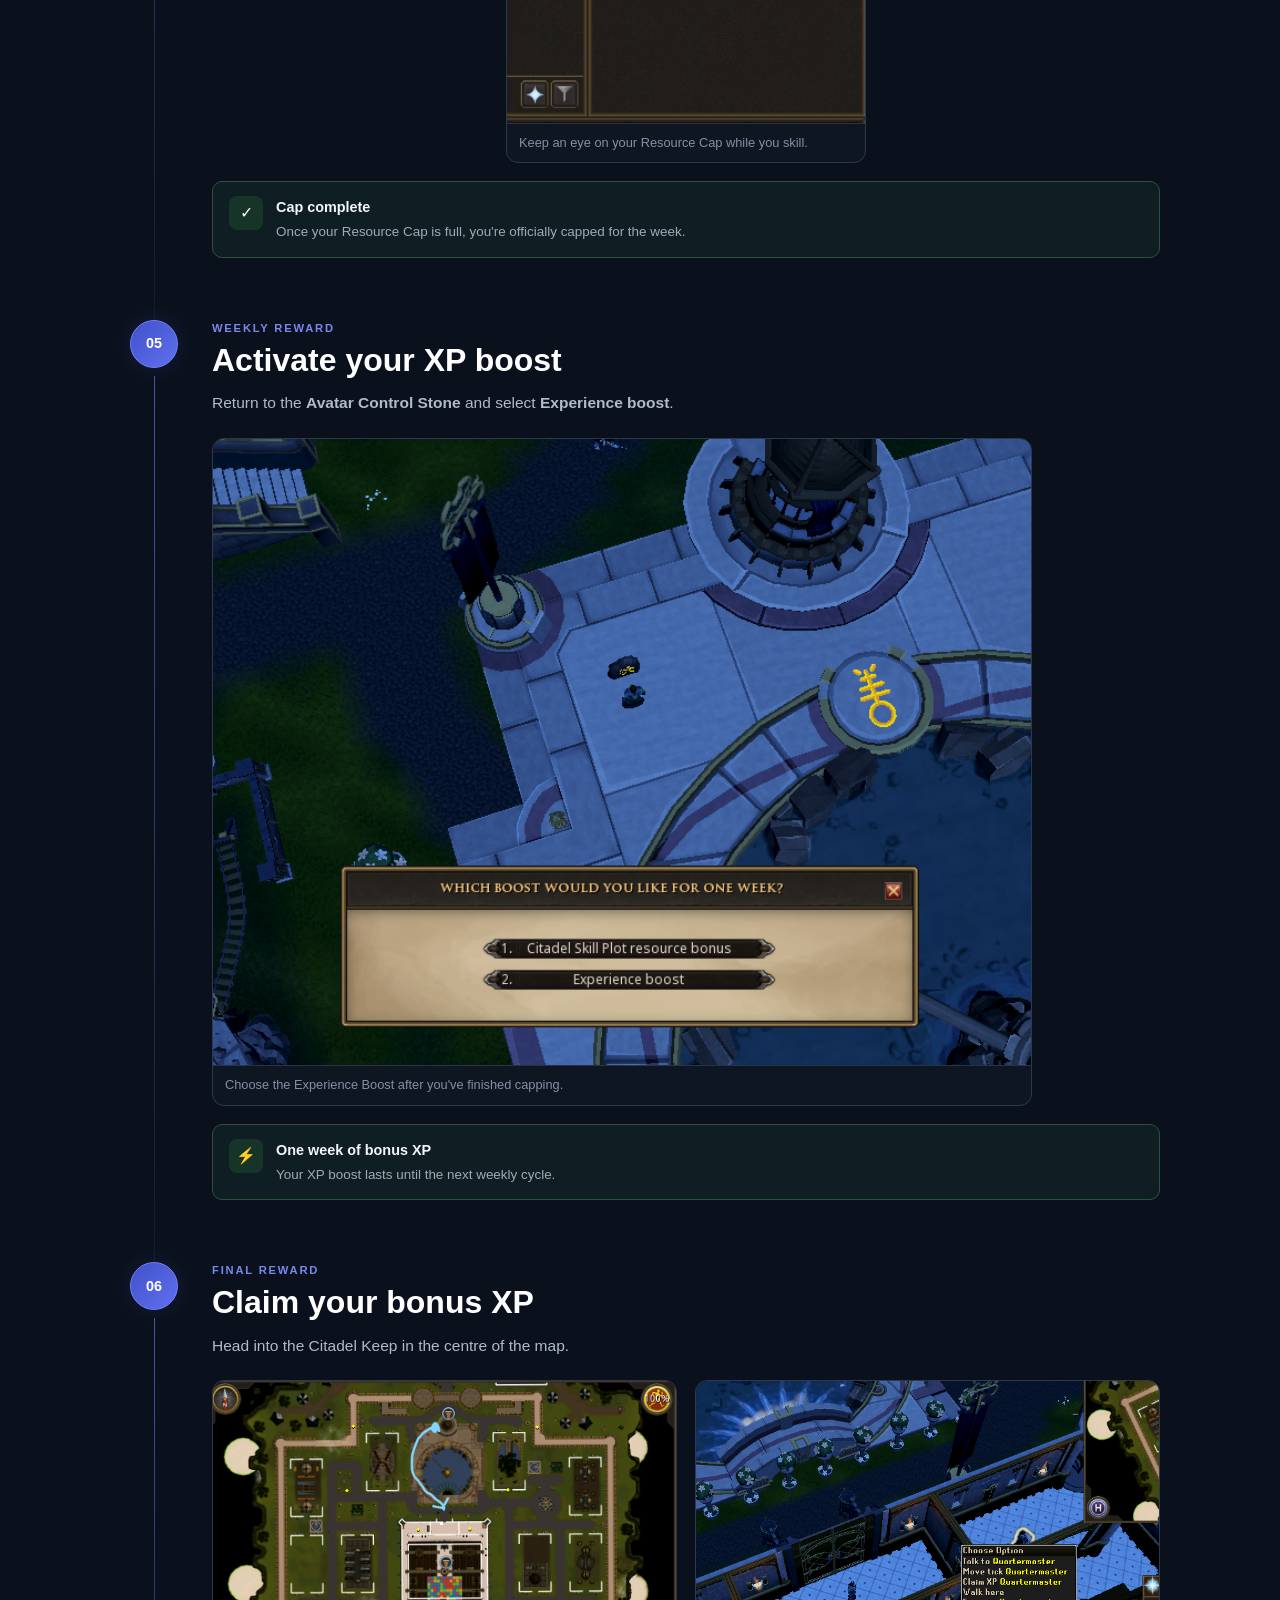
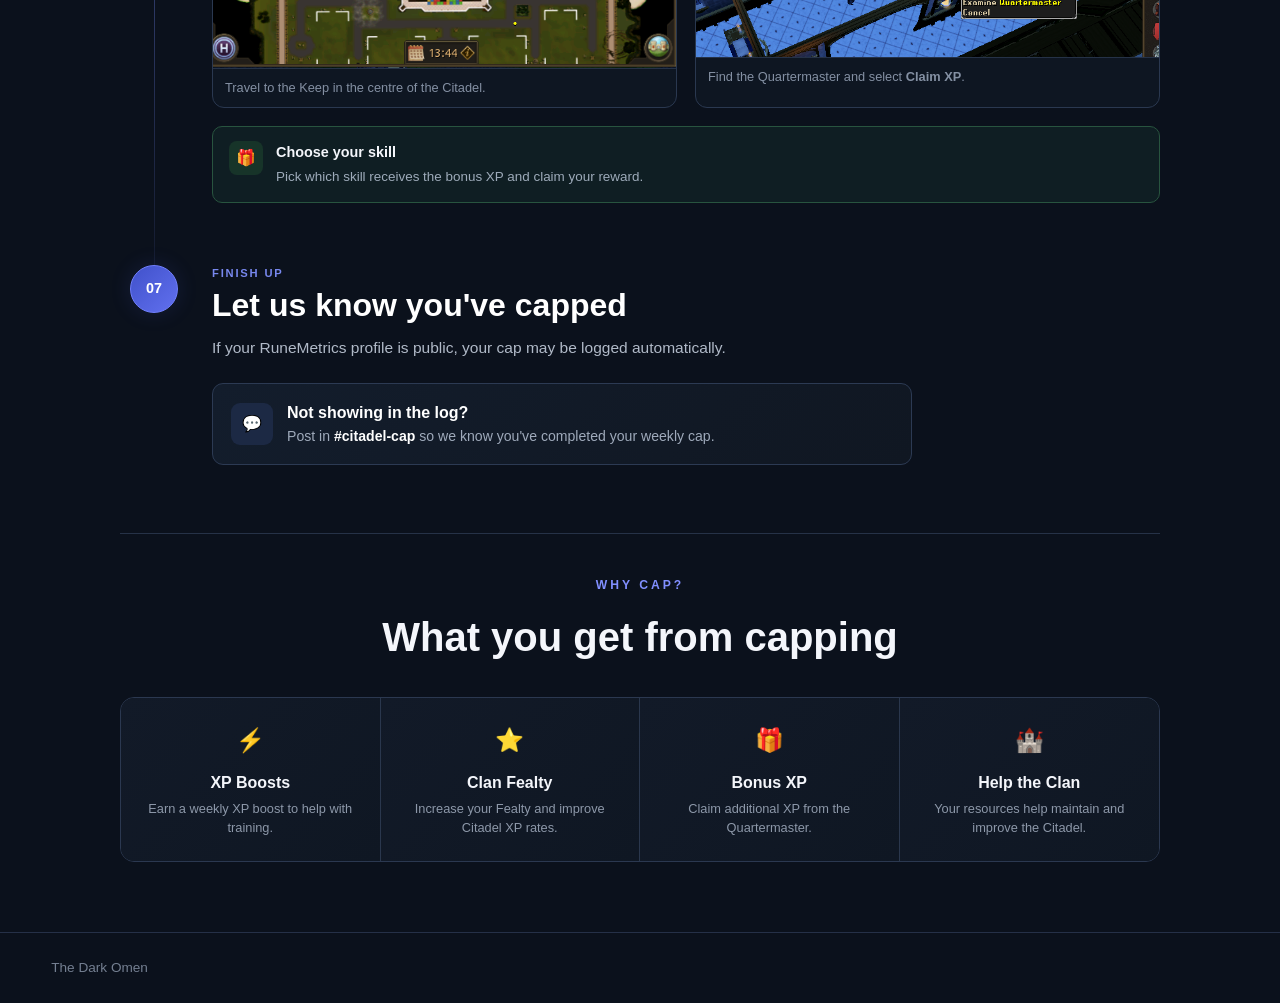
==== commit 73f0712c: "updated styling" ====
--- a/citadel.html
+++ b/citadel.html
@@ -10,12 +10,16 @@
 
     <title>Citadel Guide | The Dark Omen</title>
 
-    <link rel="stylesheet" href="style.css?v=4">
+    <link rel="stylesheet" href="style.css?v=5">
 
 </head>
 
 <body>
 
+
+<!-- ================================================= -->
+<!-- NAVIGATION -->
+<!-- ================================================= -->
 
 <nav class="site-nav">
 
@@ -26,17 +30,26 @@
             The Dark Omen
         </a>
 
-       <div class="nav-links">
-
-    <a href="index.html">Home</a>
-
-    <a href="citadel.html">Citadel Guide</a>
-
-    <a href="leadership.html">Leadership</a>
-
-    <a href="rules.html">Rules</a>
-
-</div>
+        <div class="nav-links">
+
+            <a href="index.html">
+                Home
+            </a>
+
+            <a href="citadel.html"
+               class="active">
+                Citadel Guide
+            </a>
+
+            <a href="leadership.html">
+                Leadership
+            </a>
+
+            <a href="rules.html">
+                Rules
+            </a>
+
+        </div>
 
     </div>
 
@@ -44,25 +57,31 @@
 
 
 
-<header class="hero">
-
-    <div class="container">
-
-        <div class="hero-content">
-
-            <p class="eyebrow">
-                Clan Guide
-            </p>
-
-            <h1>
-                Citadel Capping Guide
-            </h1>
-
-            <p class="hero-text">
-                New to capping? No problem.
-                Follow the steps below and you'll be done in no time.
-            </p>
-
+<!-- ================================================= -->
+<!-- CITADEL HERO -->
+<!-- ================================================= -->
+
+<header class="citadel-hero">
+
+    <div class="container citadel-hero-inner">
+
+        <p class="eyebrow">
+            Clan Guide
+        </p>
+
+        <h1>
+            Citadel Capping Guide
+        </h1>
+
+        <p class="citadel-hero-text">
+            Everything you need to complete your weekly cap,
+            activate your boosts and claim your rewards.
+        </p>
+
+        <div class="hero-divider">
+            <span></span>
+            <div class="hero-mark">◇</div>
+            <span></span>
         </div>
 
     </div>
@@ -71,419 +90,814 @@
 
 
 
-<main class="container">
-
-
-    <section class="card quick-guide">
-
-        <h2>
-            The quick version
-        </h2>
-
-        <p>
-            Go to the Citadel, activate your boost,
-            skill until you hit your weekly cap,
-            claim your rewards and let us know you're done.
-        </p>
-
-    </section>
-
-
-
-    <section class="steps">
-
-
-        <article class="card step-card">
-
-            <div class="step-number">
-                1
-            </div>
-
-            <div class="step-content">
-
-                <h2>
-                    Get to the Citadel
-                </h2>
-
-                <p>
+<!-- ================================================= -->
+<!-- MAIN -->
+<!-- ================================================= -->
+
+<main class="citadel-page-main">
+
+    <div class="container citadel-container">
+
+
+        <!-- ================================================= -->
+        <!-- QUICK FLOW -->
+        <!-- ================================================= -->
+
+        <section class="quick-flow">
+
+            <div class="section-label">
+                The Quick Version
+            </div>
+
+            <div class="quick-flow-track">
+
+
+                <div class="quick-flow-step">
+
+                    <div class="quick-flow-number">
+                        01
+                    </div>
+
+                    <div class="quick-flow-title">
+                        Enter
+                    </div>
+
+                    <div class="quick-flow-text">
+                        Go to the Citadel
+                    </div>
+
+                </div>
+
+
+                <div class="quick-flow-line"></div>
+
+
+                <div class="quick-flow-step">
+
+                    <div class="quick-flow-number">
+                        02
+                    </div>
+
+                    <div class="quick-flow-title">
+                        Boost
+                    </div>
+
+                    <div class="quick-flow-text">
+                        Activate skilling boost
+                    </div>
+
+                </div>
+
+
+                <div class="quick-flow-line"></div>
+
+
+                <div class="quick-flow-step">
+
+                    <div class="quick-flow-number">
+                        03
+                    </div>
+
+                    <div class="quick-flow-title">
+                        Skill
+                    </div>
+
+                    <div class="quick-flow-text">
+                        Gather resources
+                    </div>
+
+                </div>
+
+
+                <div class="quick-flow-line"></div>
+
+
+                <div class="quick-flow-step">
+
+                    <div class="quick-flow-number">
+                        04
+                    </div>
+
+                    <div class="quick-flow-title">
+                        Cap
+                    </div>
+
+                    <div class="quick-flow-text">
+                        Fill your weekly cap
+                    </div>
+
+                </div>
+
+
+                <div class="quick-flow-line"></div>
+
+
+                <div class="quick-flow-step">
+
+                    <div class="quick-flow-number">
+                        05
+                    </div>
+
+                    <div class="quick-flow-title">
+                        Claim
+                    </div>
+
+                    <div class="quick-flow-text">
+                        Get your rewards
+                    </div>
+
+                </div>
+
+
+            </div>
+
+        </section>
+
+
+
+        <!-- ================================================= -->
+        <!-- STEP 1 -->
+        <!-- ================================================= -->
+
+        <section class="guide-step">
+
+            <div class="guide-step-marker">
+
+                <div class="guide-step-number">
+                    01
+                </div>
+
+                <div class="guide-step-line"></div>
+
+            </div>
+
+
+            <div class="guide-step-content">
+
+                <div class="guide-step-heading">
+
+                    <p class="step-kicker">
+                        Getting Started
+                    </p>
+
+                    <h2>
+                        Get to the Citadel
+                    </h2>
+
+                </div>
+
+
+                <p class="guide-step-intro">
                     Travel to the Clan Citadel and enter through the portal.
                 </p>
 
-                <div class="guide-image-wrapper">
+
+                <figure class="guide-media guide-media-wide">
 
                     <img
                         src="images/section1.png"
                         alt="Map showing the route from the Grand Exchange to Clan Camp"
-                        class="guide-image"
                     >
 
-                    <p class="image-caption">
+                    <figcaption>
                         Head south-east from the Grand Exchange towards the Clan Camp.
-                    </p>
-
-                </div>
-
-            </div>
-
-        </article>
-
-
-
-        <article class="card step-card">
-
-            <div class="step-number">
-                2
-            </div>
-
-            <div class="step-content">
-
-                <h2>
-                    Activate your capping boost
-                </h2>
-
-                <p>
-                    Once you're inside the Citadel,
-                    open the Citadel map and
+                    </figcaption>
+
+                </figure>
+
+            </div>
+
+        </section>
+
+
+
+        <!-- ================================================= -->
+        <!-- STEP 2 -->
+        <!-- ================================================= -->
+
+        <section class="guide-step">
+
+            <div class="guide-step-marker">
+
+                <div class="guide-step-number">
+                    02
+                </div>
+
+                <div class="guide-step-line"></div>
+
+            </div>
+
+
+            <div class="guide-step-content">
+
+                <div class="guide-step-heading">
+
+                    <p class="step-kicker">
+                        Before You Start
+                    </p>
+
+                    <h2>
+                        Activate your capping boost
+                    </h2>
+
+                </div>
+
+
+                <p class="guide-step-intro">
+                    Once you're inside the Citadel, open the Citadel map and
                     <strong>teleport to the town square</strong>.
                 </p>
 
-                <div class="guide-image-wrapper image-small">
-
-                    <img
-                        src="images/section2-1.png"
-                        alt="Citadel map showing town square teleport"
-                        class="guide-image"
-                    >
-
-                </div>
-
-                <p>
-                    At the town square, find the
-                    <strong>Avatar Control Stone</strong>.
-                    Right-click it and select
-                    <strong>Attune to Avatar</strong>.
+
+                <div class="guide-media-grid">
+
+
+                    <figure class="guide-media">
+
+                        <img
+                            src="images/section2-1.png"
+                            alt="Citadel map showing town square teleport"
+                        >
+
+                        <figcaption>
+                            Use the Citadel map to teleport straight to the town square.
+                        </figcaption>
+
+                    </figure>
+
+
+                    <figure class="guide-media">
+
+                        <img
+                            src="images/section2-2.png"
+                            alt="Avatar Control Stone"
+                        >
+
+                        <figcaption>
+                            Find the Avatar Control Stone and select
+                            <strong>Attune to Avatar</strong>.
+                        </figcaption>
+
+                    </figure>
+
+
+                </div>
+
+
+                <div class="guide-tip">
+
+                    <div class="guide-tip-icon">
+                        ⚡
+                    </div>
+
+                    <div>
+
+                        <strong>
+                            Citadel Skilling Resource Boost
+                        </strong>
+
+                        <p>
+                            Select this before you start.
+                            It speeds up capping by 50%.
+                        </p>
+
+                    </div>
+
+                </div>
+
+            </div>
+
+        </section>
+
+
+
+        <!-- ================================================= -->
+        <!-- STEP 3 -->
+        <!-- ================================================= -->
+
+        <section class="guide-step">
+
+            <div class="guide-step-marker">
+
+                <div class="guide-step-number">
+                    03
+                </div>
+
+                <div class="guide-step-line"></div>
+
+            </div>
+
+
+            <div class="guide-step-content">
+
+                <div class="guide-step-heading">
+
+                    <p class="step-kicker">
+                        Find A Plot
+                    </p>
+
+                    <h2>
+                        Choose where you want to skill
+                    </h2>
+
+                </div>
+
+
+                <p class="guide-step-intro">
+                    Look to the right of your minimap and open the Citadel interface.
                 </p>
 
-                <div class="guide-image-wrapper">
-
-                    <img
-                        src="images/section2-2.png"
-                        alt="Avatar Control Stone"
-                        class="guide-image"
-                    >
-
-                </div>
-
-                <div class="tip">
-                    ⚡ Select
-                    <strong>Citadel Skilling Resource Boost</strong>.
-                    This speeds up capping by 50%.
-                </div>
-
-            </div>
-
-        </article>
-
-
-
-        <article class="card step-card">
-
-            <div class="step-number">
-                3
-            </div>
-
-            <div class="step-content">
-
-                <h2>
-                    Choose where you want to skill
-                </h2>
-
-                <p>
-                    Look to the right of your minimap and open
-                    the Citadel interface.
+
+                <div class="guide-media-grid">
+
+
+                    <figure class="guide-media">
+
+                        <img
+                            src="images/section3-1.png"
+                            alt="Citadel interface button"
+                        >
+
+                        <figcaption>
+                            Open the Citadel interface from beside your minimap.
+                        </figcaption>
+
+                    </figure>
+
+
+                    <figure class="guide-media">
+
+                        <img
+                            src="images/section3-2.png"
+                            alt="Citadel teleport map"
+                        >
+
+                        <figcaption>
+                            Use the purple teleport points to move quickly between skilling plots.
+                        </figcaption>
+
+                    </figure>
+
+
+                </div>
+
+
+                <div class="guide-tip">
+
+                    <div class="guide-tip-icon">
+                        💡
+                    </div>
+
+                    <div>
+
+                        <strong>
+                            You can move around
+                        </strong>
+
+                        <p>
+                            You don't need to stay at one plot.
+                            Switch between skilling areas whenever you want.
+                        </p>
+
+                    </div>
+
+                </div>
+
+            </div>
+
+        </section>
+
+
+
+        <!-- ================================================= -->
+        <!-- STEP 4 -->
+        <!-- ================================================= -->
+
+        <section class="guide-step">
+
+            <div class="guide-step-marker">
+
+                <div class="guide-step-number">
+                    04
+                </div>
+
+                <div class="guide-step-line"></div>
+
+            </div>
+
+
+            <div class="guide-step-content">
+
+                <div class="guide-step-heading">
+
+                    <p class="step-kicker">
+                        Weekly Progress
+                    </p>
+
+                    <h2>
+                        Fill your weekly resource cap
+                    </h2>
+
+                </div>
+
+
+                <p class="guide-step-intro">
+                    Start skilling at your chosen plot.
+                    As you gather resources, your weekly cap progress will increase.
                 </p>
 
-                <div class="guide-image-wrapper image-small">
-
-                    <img
-                        src="images/section3-1.png"
-                        alt="Citadel interface button"
-                        class="guide-image"
-                    >
-
-                </div>
-
-                <p>
-                    The purple T icons on the map are teleport points.
-                    Use these to quickly travel between skilling areas.
-                </p>
-
-                <div class="guide-image-wrapper image-small">
-
-                    <img
-                        src="images/section3-2.png"
-                        alt="Citadel teleport map"
-                        class="guide-image"
-                    >
-
-                </div>
-
-                <div class="tip">
-                    💡 You can move between different skilling plots
-                    while working towards your cap.
-                </div>
-
-            </div>
-
-        </article>
-
-
-
-        <article class="card step-card">
-
-            <div class="step-number">
-                4
-            </div>
-
-            <div class="step-content">
-
-                <h2>
-                    Fill your weekly resource cap
-                </h2>
-
-                <p>
-                    Start skilling at your chosen plot.
-                    As you gather resources,
-                    your weekly cap progress will increase.
-                </p>
-
-                <div class="guide-image-wrapper image-portrait">
+
+                <figure class="guide-media guide-media-portrait">
 
                     <img
                         src="images/section4.png"
                         alt="Weekly Resource Cap"
-                        class="guide-image"
                     >
 
-                </div>
-
-                <div class="success">
-                    🎉 Once the Resource Cap is full,
-                    you're officially capped for the week.
-                </div>
-
-            </div>
-
-        </article>
-
-
-
-        <article class="card step-card">
-
-            <div class="step-number">
-                5
-            </div>
-
-            <div class="step-content">
-
-                <h2>
-                    Activate your XP boost
-                </h2>
-
-                <p>
+                    <figcaption>
+                        Keep an eye on your Resource Cap while you skill.
+                    </figcaption>
+
+                </figure>
+
+
+                <div class="guide-success">
+
+                    <div class="guide-tip-icon">
+                        ✓
+                    </div>
+
+                    <div>
+
+                        <strong>
+                            Cap complete
+                        </strong>
+
+                        <p>
+                            Once your Resource Cap is full,
+                            you're officially capped for the week.
+                        </p>
+
+                    </div>
+
+                </div>
+
+            </div>
+
+        </section>
+
+
+
+        <!-- ================================================= -->
+        <!-- STEP 5 -->
+        <!-- ================================================= -->
+
+        <section class="guide-step">
+
+            <div class="guide-step-marker">
+
+                <div class="guide-step-number">
+                    05
+                </div>
+
+                <div class="guide-step-line"></div>
+
+            </div>
+
+
+            <div class="guide-step-content">
+
+                <div class="guide-step-heading">
+
+                    <p class="step-kicker">
+                        Weekly Reward
+                    </p>
+
+                    <h2>
+                        Activate your XP boost
+                    </h2>
+
+                </div>
+
+
+                <p class="guide-step-intro">
                     Return to the
                     <strong>Avatar Control Stone</strong>
-                    and choose
+                    and select
                     <strong>Experience boost</strong>.
                 </p>
 
-                <div class="guide-image-wrapper">
+
+                <figure class="guide-media guide-media-wide">
 
                     <img
                         src="images/section5.png"
                         alt="Experience Boost"
-                        class="guide-image"
                     >
 
-                </div>
-
-                <div class="success">
-                    ⚡ Your XP boost lasts for one week.
-                </div>
-
-            </div>
-
-        </article>
-
-
-
-        <article class="card step-card">
-
-            <div class="step-number">
-                6
-            </div>
-
-            <div class="step-content">
-
-                <h2>
-                    Claim your bonus XP
-                </h2>
-
-                <p>
-                    Head into the Citadel Keep
-                    in the centre of the map.
+                    <figcaption>
+                        Choose the Experience Boost after you've finished capping.
+                    </figcaption>
+
+                </figure>
+
+
+                <div class="guide-success">
+
+                    <div class="guide-tip-icon">
+                        ⚡
+                    </div>
+
+                    <div>
+
+                        <strong>
+                            One week of bonus XP
+                        </strong>
+
+                        <p>
+                            Your XP boost lasts until the next weekly cycle.
+                        </p>
+
+                    </div>
+
+                </div>
+
+            </div>
+
+        </section>
+
+
+
+        <!-- ================================================= -->
+        <!-- STEP 6 -->
+        <!-- ================================================= -->
+
+        <section class="guide-step">
+
+            <div class="guide-step-marker">
+
+                <div class="guide-step-number">
+                    06
+                </div>
+
+                <div class="guide-step-line"></div>
+
+            </div>
+
+
+            <div class="guide-step-content">
+
+                <div class="guide-step-heading">
+
+                    <p class="step-kicker">
+                        Final Reward
+                    </p>
+
+                    <h2>
+                        Claim your bonus XP
+                    </h2>
+
+                </div>
+
+
+                <p class="guide-step-intro">
+                    Head into the Citadel Keep in the centre of the map.
                 </p>
 
-                <div class="guide-image-wrapper image-small">
-
-                    <img
-                        src="images/section6-1.png"
-                        alt="Citadel Keep"
-                        class="guide-image"
-                    >
-
-                </div>
-
-                <p>
-                    Find the
-                    <strong>Quartermaster</strong>,
-                    right-click them and select
-                    <strong>Claim XP</strong>.
-                </p>
-
-                <div class="guide-image-wrapper">
-
-                    <img
-                        src="images/section6-2.png"
-                        alt="Quartermaster Claim XP"
-                        class="guide-image"
-                    >
-
-                </div>
-
-                <div class="success">
-                    🎁 Pick your skill,
-                    claim your bonus XP and you're done.
-                </div>
-
-            </div>
-
-        </article>
-
-
-
-        <article class="card step-card">
-
-            <div class="step-number">
-                7
-            </div>
-
-            <div class="step-content">
-
-                <h2>
-                    Let us know you've capped
-                </h2>
-
-                <p>
+
+                <div class="guide-media-grid">
+
+
+                    <figure class="guide-media">
+
+                        <img
+                            src="images/section6-1.png"
+                            alt="Citadel Keep"
+                        >
+
+                        <figcaption>
+                            Travel to the Keep in the centre of the Citadel.
+                        </figcaption>
+
+                    </figure>
+
+
+                    <figure class="guide-media">
+
+                        <img
+                            src="images/section6-2.png"
+                            alt="Quartermaster Claim XP"
+                        >
+
+                        <figcaption>
+                            Find the Quartermaster and select
+                            <strong>Claim XP</strong>.
+                        </figcaption>
+
+                    </figure>
+
+
+                </div>
+
+
+                <div class="guide-success">
+
+                    <div class="guide-tip-icon">
+                        🎁
+                    </div>
+
+                    <div>
+
+                        <strong>
+                            Choose your skill
+                        </strong>
+
+                        <p>
+                            Pick which skill receives the bonus XP and claim your reward.
+                        </p>
+
+                    </div>
+
+                </div>
+
+            </div>
+
+        </section>
+
+
+
+        <!-- ================================================= -->
+        <!-- STEP 7 -->
+        <!-- ================================================= -->
+
+        <section class="guide-step guide-step-last">
+
+            <div class="guide-step-marker">
+
+                <div class="guide-step-number">
+                    07
+                </div>
+
+            </div>
+
+
+            <div class="guide-step-content">
+
+                <div class="guide-step-heading">
+
+                    <p class="step-kicker">
+                        Finish Up
+                    </p>
+
+                    <h2>
+                        Let us know you've capped
+                    </h2>
+
+                </div>
+
+
+                <p class="guide-step-intro">
                     If your RuneMetrics profile is public,
                     your cap may be logged automatically.
                 </p>
 
-                <p>
-                    If you don't appear in the log,
-                    post in <strong>#citadel-cap</strong>
-                    so we know you've completed it.
+                <div class="final-step-box">
+
+                    <div class="final-step-icon">
+                        💬
+                    </div>
+
+                    <div>
+
+                        <strong>
+                            Not showing in the log?
+                        </strong>
+
+                        <p>
+                            Post in <strong>#citadel-cap</strong>
+                            so we know you've completed your weekly cap.
+                        </p>
+
+                    </div>
+
+                </div>
+
+            </div>
+
+        </section>
+
+
+
+        <!-- ================================================= -->
+        <!-- BENEFITS -->
+        <!-- ================================================= -->
+
+        <section class="citadel-benefits">
+
+            <div class="citadel-benefits-heading">
+
+                <p class="eyebrow">
+                    Why Cap?
                 </p>
 
-            </div>
-
-        </article>
-
-
-    </section>
-
-
-
-    <section class="benefits">
-
-        <h2>
-            Why should I cap?
-        </h2>
-
-
-        <div class="benefit-grid">
-
-
-            <article class="card benefit-card">
-
-                <h3>
-                    ⚡ XP Boosts
-                </h3>
-
-                <p>
-                    Capping gives you an XP boost that can
-                    help throughout RuneScape.
-                </p>
-
-            </article>
-
-
-
-            <article class="card benefit-card">
-
-                <h3>
-                    ⭐ Clan Fealty
-                </h3>
-
-                <p>
-                    Capping increases your Clan Fealty,
-                    which improves Citadel XP rates.
-                </p>
-
-            </article>
-
-
-
-            <article class="card benefit-card">
-
-                <h3>
-                    🎁 Bonus XP
-                </h3>
-
-                <p>
-                    Claim additional XP from the
-                    Quartermaster after capping.
-                </p>
-
-            </article>
-
-
-
-            <article class="card benefit-card">
-
-                <h3>
-                    🏰 Help the Clan
-                </h3>
-
-                <p>
-                    Your gathered resources help maintain
-                    and improve the Clan Citadel.
-                </p>
-
-            </article>
-
-
-        </div>
-
-    </section>
-
+                <h2>
+                    What you get from capping
+                </h2>
+
+            </div>
+
+
+            <div class="citadel-benefit-grid">
+
+
+                <div class="citadel-benefit">
+
+                    <div class="citadel-benefit-icon">
+                        ⚡
+                    </div>
+
+                    <h3>
+                        XP Boosts
+                    </h3>
+
+                    <p>
+                        Earn a weekly XP boost to help with training.
+                    </p>
+
+                </div>
+
+
+                <div class="citadel-benefit">
+
+                    <div class="citadel-benefit-icon">
+                        ⭐
+                    </div>
+
+                    <h3>
+                        Clan Fealty
+                    </h3>
+
+                    <p>
+                        Increase your Fealty and improve Citadel XP rates.
+                    </p>
+
+                </div>
+
+
+                <div class="citadel-benefit">
+
+                    <div class="citadel-benefit-icon">
+                        🎁
+                    </div>
+
+                    <h3>
+                        Bonus XP
+                    </h3>
+
+                    <p>
+                        Claim additional XP from the Quartermaster.
+                    </p>
+
+                </div>
+
+
+                <div class="citadel-benefit">
+
+                    <div class="citadel-benefit-icon">
+                        🏰
+                    </div>
+
+                    <h3>
+                        Help the Clan
+                    </h3>
+
+                    <p>
+                        Your resources help maintain and improve the Citadel.
+                    </p>
+
+                </div>
+
+
+            </div>
+
+        </section>
+
+
+    </div>
 
 </main>
 
 
 
+<!-- ================================================= -->
+<!-- FOOTER -->
+<!-- ================================================= -->
+
 <footer>
 
+    <div class="container simple-footer">
+        <p>The Dark Omen</p>
+    </div>
 
 </footer>
 
--- a/style.css
+++ b/style.css
@@ -40,7 +40,6 @@
 
 .container {
     width: min(1180px, 92%);
-
     margin-left: auto;
     margin-right: auto;
 }
@@ -53,9 +52,7 @@
 
 .site-nav {
     position: sticky;
-
     top: 0;
-
     z-index: 1000;
 
     background:
@@ -143,53 +140,8 @@
 
 
 /* ================================================= */
-/* SHARED HERO */
+/* GENERIC */
 /* ================================================= */
-
-.hero {
-    position: relative;
-
-    overflow: hidden;
-
-    padding:
-        78px
-        0;
-
-    background:
-        linear-gradient(
-            90deg,
-            #0b111b,
-            #111a2a
-        );
-
-    border-bottom:
-        1px solid #253047;
-}
-
-.hero::after {
-    content: "";
-
-    position: absolute;
-
-    inset: 0;
-
-    background:
-        radial-gradient(
-            circle at 80% 30%,
-            rgba(88, 101, 242, 0.14),
-            transparent 30%
-        );
-
-    pointer-events: none;
-}
-
-.hero-content {
-    position: relative;
-
-    z-index: 2;
-
-    max-width: 760px;
-}
 
 .eyebrow {
     margin-bottom: 10px;
@@ -204,46 +156,6 @@
 
     letter-spacing: 3px;
 }
-
-.hero h1 {
-    margin-bottom: 18px;
-
-    font-size:
-        clamp(
-            2.4rem,
-            5vw,
-            4rem
-        );
-
-    line-height: 1.05;
-}
-
-.hero-text {
-    max-width: 680px;
-
-    color: #b6bfce;
-
-    font-size: 1.08rem;
-}
-
-
-
-/* ================================================= */
-/* MAIN */
-/* ================================================= */
-
-main {
-    padding:
-        54px
-        0
-        70px;
-}
-
-
-
-/* ================================================= */
-/* GENERIC CARD */
-/* ================================================= */
 
 .card {
     background:
@@ -298,11 +210,9 @@
     position: absolute;
 
     width: 500px;
-
     height: 500px;
 
     right: -150px;
-
     top: -180px;
 
     border-radius: 50%;
@@ -316,7 +226,6 @@
 
 .home-hero-inner {
     position: relative;
-
     z-index: 2;
 }
 
@@ -377,9 +286,7 @@
 
 .hero-buttons {
     display: flex;
-
     flex-wrap: wrap;
-
     gap: 12px;
 }
 
@@ -388,7 +295,6 @@
     display: inline-flex;
 
     align-items: center;
-
     justify-content: center;
 
     padding:
@@ -466,10 +372,6 @@
     color: #919bab;
 }
 
-
-
-/* HOME ABOUT */
-
 .about-card {
     display: grid;
 
@@ -535,10 +437,6 @@
 .about-image-placeholder small {
     color: #707b8e;
 }
-
-
-
-/* HOME CARDS */
 
 .home-card-grid {
     display: grid;
@@ -595,7 +493,6 @@
 
 .home-card-icon {
     width: 52px;
-
     height: 52px;
 
     display: flex;
@@ -636,10 +533,6 @@
 
     font-weight: 700;
 }
-
-
-
-/* HOME COMMUNITY */
 
 .community-feature {
     display: grid;
@@ -718,10 +611,6 @@
 
     font-size: 0.82rem;
 }
-
-
-
-/* DISCORD */
 
 .discord-section {
     display: flex;
@@ -762,7 +651,6 @@
 
 .discord-icon {
     width: 64px;
-
     height: 64px;
 
     flex-shrink: 0;
@@ -854,11 +742,9 @@
     position: absolute;
 
     width: 130px;
-
     height: 130px;
 
     right: -50px;
-
     top: -50px;
 
     border-radius: 50%;
@@ -888,7 +774,6 @@
 
 .leader-icon {
     width: 58px;
-
     height: 58px;
 
     flex-shrink: 0;
@@ -970,10 +855,6 @@
     font-size: 0.75rem;
 }
 
-
-
-/* OWNER */
-
 .leader-owner .leader-icon {
     background:
         linear-gradient(
@@ -1000,10 +881,6 @@
         #a47f37;
 }
 
-
-
-/* OVERSEER */
-
 .rank-overseer {
     border-color:
         #355b61;
@@ -1035,10 +912,6 @@
         #438a93;
 }
 
-
-
-/* COORDINATOR */
-
 .rank-coordinator {
     border-color:
         #513e69;
@@ -1073,7 +946,7 @@
 
 
 /* ================================================= */
-/* NEW RULES PAGE */
+/* RULES PAGE */
 /* ================================================= */
 
 .rules-hero {
@@ -1161,10 +1034,6 @@
     line-height: 1;
 }
 
-
-
-/* Rules content area */
-
 .rules-page-main {
     padding:
         0
@@ -1176,10 +1045,6 @@
     max-width: 1000px;
 }
 
-
-
-/* Individual rule */
-
 .rule-row {
     position: relative;
 
@@ -1234,13 +1099,8 @@
         );
 }
 
-
-
-/* Number circle */
-
 .rule-number {
     width: 46px;
-
     height: 46px;
 
     display: flex;
@@ -1271,13 +1131,8 @@
         rgba(88, 101, 242, 0.14);
 }
 
-
-
-/* Icon square */
-
 .rule-icon {
     width: 58px;
-
     height: 58px;
 
     display: flex;
@@ -1303,10 +1158,6 @@
     font-size: 1.45rem;
 }
 
-
-
-/* Rule text */
-
 .rule-content {
     min-width: 0;
 }
@@ -1334,10 +1185,6 @@
 .rule-content p:last-child {
     margin-bottom: 0;
 }
-
-
-
-/* Highlight inside capping rule */
 
 .rule-highlight {
     margin-top: 8px;
@@ -1359,10 +1206,6 @@
     font-size: 0.86rem;
 }
 
-
-
-/* Decorative arrow */
-
 .rule-arrow {
     color: #5e70dc;
 
@@ -1374,10 +1217,6 @@
 
     opacity: 0.8;
 }
-
-
-
-/* Admin notice */
 
 .admin-notice {
     display: flex;
@@ -1405,7 +1244,6 @@
 
 .admin-notice-icon {
     width: 48px;
-
     height: 48px;
 
     display: flex;
@@ -1462,222 +1300,592 @@
 
 
 /* ================================================= */
-/* CITADEL GUIDE */
+/* CITADEL PAGE - NEW WALKTHROUGH */
 /* ================================================= */
 
-.quick-guide {
-    margin-bottom: 35px;
-
-    padding: 28px;
+.citadel-hero {
+    padding:
+        44px
+        0
+        24px;
+
+    text-align: center;
+
+    background:
+        radial-gradient(
+            circle at 50% 0%,
+            rgba(88, 101, 242, 0.10),
+            transparent 34%
+        );
+}
+
+.citadel-hero-inner {
+    max-width: 850px;
+}
+
+.citadel-hero h1 {
+    margin-bottom: 10px;
+
+    font-size:
+        clamp(
+            2.4rem,
+            5vw,
+            3.8rem
+        );
+
+    line-height: 1.08;
+}
+
+.citadel-hero-text {
+    max-width: 680px;
+
+    margin:
+        0
+        auto;
+
+    color: #aeb8ca;
+
+    font-size: 1.04rem;
+}
+
+.citadel-page-main {
+    padding:
+        0
+        0
+        70px;
+}
+
+.citadel-container {
+    max-width: 1040px;
+}
+
+
+
+/* QUICK FLOW */
+
+.quick-flow {
+    margin-bottom: 58px;
+
+    padding:
+        24px
+        26px;
 
     background:
         linear-gradient(
             135deg,
-            #151d2b,
-            #111722
+            #111a29,
+            #0e1623
         );
 
     border:
-        1px solid #2f3a50;
+        1px solid #2b3952;
 
     border-radius: 14px;
 }
 
-.quick-guide h2 {
-    margin-bottom: 8px;
-}
-
-.quick-guide p {
-    color: #b9c1ce;
-}
-
-.steps {
+.section-label {
+    margin-bottom: 20px;
+
+    color: #818fff;
+
+    font-size: 0.75rem;
+
+    font-weight: 700;
+
+    text-transform: uppercase;
+
+    letter-spacing: 2px;
+
+    text-align: center;
+}
+
+.quick-flow-track {
+    display: flex;
+
+    align-items: center;
+
+    justify-content: space-between;
+
+    gap: 10px;
+}
+
+.quick-flow-step {
+    min-width: 110px;
+
+    text-align: center;
+}
+
+.quick-flow-number {
+    width: 42px;
+    height: 42px;
+
+    display: flex;
+
+    align-items: center;
+
+    justify-content: center;
+
+    margin:
+        0
+        auto
+        9px;
+
+    border-radius: 50%;
+
+    color: #ffffff;
+
+    background:
+        linear-gradient(
+            135deg,
+            #4051ca,
+            #6170ef
+        );
+
+    font-size: 0.82rem;
+
+    font-weight: 700;
+}
+
+.quick-flow-title {
+    margin-bottom: 2px;
+
+    color: #ffffff;
+
+    font-weight: 700;
+}
+
+.quick-flow-text {
+    color: #8995a9;
+
+    font-size: 0.78rem;
+}
+
+.quick-flow-line {
+    height: 1px;
+
+    flex: 1;
+
+    background:
+        linear-gradient(
+            90deg,
+            #344266,
+            #5261a8,
+            #344266
+        );
+}
+
+
+
+/* GUIDE STEP */
+
+.guide-step {
+    display: grid;
+
+    grid-template-columns:
+        68px
+        minmax(0, 1fr);
+
+    gap: 24px;
+
+    position: relative;
+}
+
+.guide-step-marker {
     display: flex;
 
     flex-direction: column;
 
-    gap: 20px;
-}
-
-.step-card {
-    display: grid;
-
-    grid-template-columns:
-        60px
-        1fr;
-
-    gap: 20px;
-
-    padding: 25px;
+    align-items: center;
+}
+
+.guide-step-number {
+    width: 48px;
+    height: 48px;
+
+    display: flex;
+
+    align-items: center;
+
+    justify-content: center;
+
+    flex-shrink: 0;
+
+    border-radius: 50%;
+
+    color: #ffffff;
 
     background:
         linear-gradient(
             135deg,
-            #151d2b,
-            #111722
+            #4051ca,
+            #6170ef
         );
 
     border:
-        1px solid #2f3a50;
-
-    border-radius: 14px;
-}
-
-.step-number {
-    width: 50px;
-
-    height: 50px;
-
-    display: flex;
-
-    align-items: center;
-
-    justify-content: center;
-
-    border-radius: 12px;
-
-    background:
-        linear-gradient(
-            135deg,
-            #4f5fe8,
-            #6d79ff
-        );
+        1px solid #7180ff;
+
+    font-size: 0.9rem;
 
     font-weight: 700;
-}
-
-.step-content h2 {
-    margin-bottom: 10px;
-
-    font-size: 1.45rem;
-}
-
-.step-content p {
-    margin-bottom: 14px;
-
-    color: #bac2ce;
-}
-
-.tip,
-.success {
-    margin: 16px 0;
-
-    padding:
-        13px
-        15px;
-
-    border-radius: 8px;
-}
-
-.tip {
-    background: #182132;
-
-    border-left:
-        3px solid #7481ff;
-}
-
-.success {
-    background: #14271f;
-
-    border-left:
-        3px solid #55d997;
-}
-
-
-
-/* Guide images */
-
-.guide-image-wrapper {
-    margin-top: 18px;
-}
-
-.guide-image {
-    width: 100%;
-
-    height: auto;
-
-    display: block;
-
-    border:
-        1px solid #2c374c;
-
-    border-radius: 10px;
-}
-
-.image-caption {
-    margin-top: 7px;
-
-    color: #788396;
-
-    text-align: center;
-
-    font-size: 0.85rem;
-}
-
-.image-small {
-    max-width: 650px;
-
-    margin-left: auto;
-
-    margin-right: auto;
-}
-
-.image-portrait {
-    max-width: 380px;
-
-    margin-left: auto;
-
-    margin-right: auto;
-}
-
-
-
-/* Citadel benefits */
-
-.benefits {
-    margin-top: 55px;
-}
-
-.benefits > h2 {
-    margin-bottom: 20px;
-
-    font-size: 1.8rem;
-}
-
-.benefit-grid {
+
+    box-shadow:
+        0 0 22px
+        rgba(88, 101, 242, 0.14);
+}
+
+.guide-step-line {
+    width: 1px;
+
+    flex: 1;
+
+    min-height: 65px;
+
+    margin-top: 8px;
+
+    background:
+        linear-gradient(
+            #47579d,
+            rgba(71, 87, 157, 0.15)
+        );
+}
+
+.guide-step-content {
+    padding-bottom: 62px;
+}
+
+.guide-step-last .guide-step-content {
+    padding-bottom: 30px;
+}
+
+.guide-step-heading {
+    margin-bottom: 12px;
+}
+
+.step-kicker {
+    margin-bottom: 3px;
+
+    color: #7888ee;
+
+    font-size: 0.7rem;
+
+    font-weight: 700;
+
+    text-transform: uppercase;
+
+    letter-spacing: 1.8px;
+}
+
+.guide-step-heading h2 {
+    color: #ffffff;
+
+    font-size:
+        clamp(
+            1.55rem,
+            3vw,
+            2rem
+        );
+
+    line-height: 1.2;
+}
+
+.guide-step-intro {
+    max-width: 760px;
+
+    margin-bottom: 22px;
+
+    color: #b1bac8;
+
+    font-size: 0.97rem;
+}
+
+
+
+/* MEDIA */
+
+.guide-media-grid {
     display: grid;
 
     grid-template-columns:
         repeat(
             2,
+            minmax(0, 1fr)
+        );
+
+    gap: 18px;
+
+    margin-top: 18px;
+}
+
+.guide-media {
+    overflow: hidden;
+
+    background:
+        #0e1622;
+
+    border:
+        1px solid #2a3850;
+
+    border-radius: 12px;
+}
+
+.guide-media img {
+    width: 100%;
+
+    display: block;
+
+    background:
+        #080d14;
+}
+
+.guide-media figcaption {
+    padding:
+        10px
+        12px;
+
+    color: #8490a3;
+
+    font-size: 0.8rem;
+
+    line-height: 1.45;
+
+    border-top:
+        1px solid #253247;
+}
+
+.guide-media-wide {
+    max-width: 820px;
+}
+
+.guide-media-portrait {
+    max-width: 360px;
+
+    margin-left: auto;
+    margin-right: auto;
+}
+
+
+
+/* TIP / SUCCESS */
+
+.guide-tip,
+.guide-success {
+    display: flex;
+
+    align-items: flex-start;
+
+    gap: 13px;
+
+    margin-top: 18px;
+
+    padding:
+        14px
+        16px;
+
+    border-radius: 10px;
+}
+
+.guide-tip {
+    background:
+        rgba(88, 101, 242, 0.08);
+
+    border:
+        1px solid #344570;
+}
+
+.guide-success {
+    background:
+        rgba(69, 196, 134, 0.07);
+
+    border:
+        1px solid #28543f;
+}
+
+.guide-tip-icon {
+    width: 34px;
+    height: 34px;
+
+    display: flex;
+
+    align-items: center;
+
+    justify-content: center;
+
+    flex-shrink: 0;
+
+    border-radius: 8px;
+
+    background:
+        #1c2740;
+}
+
+.guide-success .guide-tip-icon {
+    background:
+        #173429;
+}
+
+.guide-tip strong,
+.guide-success strong {
+    display: block;
+
+    margin-bottom: 2px;
+
+    color: #f4f6fb;
+
+    font-size: 0.9rem;
+}
+
+.guide-tip p,
+.guide-success p {
+    color: #9eabba;
+
+    font-size: 0.84rem;
+}
+
+
+
+/* FINAL STEP */
+
+.final-step-box {
+    display: flex;
+
+    align-items: center;
+
+    gap: 14px;
+
+    max-width: 700px;
+
+    padding:
+        16px
+        18px;
+
+    background:
+        linear-gradient(
+            135deg,
+            #131d2c,
+            #101722
+        );
+
+    border:
+        1px solid #2c3a53;
+
+    border-radius: 11px;
+}
+
+.final-step-icon {
+    width: 42px;
+    height: 42px;
+
+    display: flex;
+
+    align-items: center;
+
+    justify-content: center;
+
+    flex-shrink: 0;
+
+    border-radius: 9px;
+
+    background:
+        #1c2944;
+}
+
+.final-step-box strong {
+    color: #ffffff;
+}
+
+.final-step-box p {
+    color: #9faabb;
+
+    font-size: 0.88rem;
+}
+
+
+
+/* BENEFITS */
+
+.citadel-benefits {
+    margin-top: 38px;
+
+    padding-top: 42px;
+
+    border-top:
+        1px solid #263247;
+}
+
+.citadel-benefits-heading {
+    text-align: center;
+
+    margin-bottom: 28px;
+}
+
+.citadel-benefits-heading h2 {
+    font-size:
+        clamp(
+            1.8rem,
+            4vw,
+            2.5rem
+        );
+}
+
+.citadel-benefit-grid {
+    display: grid;
+
+    grid-template-columns:
+        repeat(
+            4,
             1fr
         );
 
-    gap: 18px;
-}
-
-.benefit-card {
-    padding: 22px;
+    gap: 0;
+
+    border:
+        1px solid #2b3850;
+
+    border-radius: 14px;
+
+    overflow: hidden;
+}
+
+.citadel-benefit {
+    padding:
+        24px
+        20px;
+
+    text-align: center;
 
     background:
         linear-gradient(
             135deg,
-            #151d2b,
-            #111722
-        );
-
-    border:
-        1px solid #2f3a50;
-
-    border-radius: 14px;
-}
-
-.benefit-card h3 {
-    margin-bottom: 8px;
-}
-
-.benefit-card p {
-    color: #b8c0cd;
+            #121a28,
+            #0f1723
+        );
+
+    border-right:
+        1px solid #2a374d;
+}
+
+.citadel-benefit:last-child {
+    border-right: none;
+}
+
+.citadel-benefit-icon {
+    margin-bottom: 10px;
+
+    font-size: 1.45rem;
+}
+
+.citadel-benefit h3 {
+    margin-bottom: 5px;
+
+    font-size: 1rem;
+}
+
+.citadel-benefit p {
+    color: #8d98a9;
+
+    font-size: 0.8rem;
+
+    line-height: 1.45;
 }
 
 
@@ -1728,6 +1936,24 @@
         align-items: flex-start;
     }
 
+    .citadel-benefit-grid {
+        grid-template-columns:
+            repeat(
+                2,
+                1fr
+            );
+    }
+
+    .citadel-benefit:nth-child(2) {
+        border-right: none;
+    }
+
+    .citadel-benefit:nth-child(1),
+    .citadel-benefit:nth-child(2) {
+        border-bottom:
+            1px solid #2a374d;
+    }
+
 }
 
 
@@ -1743,7 +1969,7 @@
     }
 
 
-    /* Navigation */
+    /* NAV */
 
     .site-nav {
         position: relative;
@@ -1788,33 +2014,7 @@
     }
 
 
-    /* Standard Hero */
-
-    .hero {
-        padding:
-            48px
-            0;
-    }
-
-    .hero h1 {
-        font-size:
-            clamp(
-                2.2rem,
-                10vw,
-                3rem
-            );
-    }
-
-
-    main {
-        padding:
-            32px
-            0
-            50px;
-    }
-
-
-    /* Home */
+    /* HOME */
 
     .home-hero {
         min-height: auto;
@@ -1863,7 +2063,7 @@
     }
 
 
-    /* Leadership */
+    /* LEADERSHIP */
 
     .leadership-grid {
         grid-template-columns: 1fr;
@@ -1890,7 +2090,7 @@
     }
 
 
-    /* RULES HERO */
+    /* RULES */
 
     .rules-hero {
         padding:
@@ -1907,9 +2107,6 @@
         font-size: 0.95rem;
     }
 
-
-    /* Rules cards */
-
     .rule-row {
         grid-template-columns:
             42px
@@ -1968,22 +2165,122 @@
     }
 
 
-    /* Citadel */
-
-    .step-card {
+    /* CITADEL */
+
+    .citadel-hero {
+        padding:
+            34px
+            0
+            18px;
+    }
+
+    .citadel-hero h1 {
+        font-size: 2.45rem;
+    }
+
+    .citadel-hero-text {
+        font-size: 0.95rem;
+    }
+
+    .quick-flow {
+        padding:
+            18px
+            16px;
+    }
+
+    .quick-flow-track {
+        flex-direction: column;
+
+        align-items: stretch;
+
+        gap: 8px;
+    }
+
+    .quick-flow-step {
+        display: grid;
+
+        grid-template-columns:
+            42px
+            80px
+            minmax(0, 1fr);
+
+        align-items: center;
+
+        gap: 12px;
+
+        text-align: left;
+    }
+
+    .quick-flow-number {
+        margin: 0;
+    }
+
+    .quick-flow-line {
+        width: 1px;
+
+        height: 16px;
+
+        margin-left: 21px;
+
+        flex: none;
+    }
+
+    .guide-step {
+        grid-template-columns:
+            48px
+            minmax(0, 1fr);
+
+        gap: 14px;
+    }
+
+    .guide-step-number {
+        width: 40px;
+
+        height: 40px;
+
+        font-size: 0.8rem;
+    }
+
+    .guide-step-content {
+        padding-bottom: 46px;
+    }
+
+    .guide-media-grid {
         grid-template-columns: 1fr;
-
-        padding: 18px;
-    }
-
-    .step-number {
-        width: 44px;
-
-        height: 44px;
-    }
-
-    .benefit-grid {
+    }
+
+    .guide-step-heading h2 {
+        font-size: 1.4rem;
+    }
+
+    .guide-step-intro {
+        font-size: 0.92rem;
+    }
+
+    .guide-media figcaption {
+        font-size: 0.76rem;
+    }
+
+    .guide-tip,
+    .guide-success {
+        padding:
+            12px
+            13px;
+    }
+
+    .citadel-benefit-grid {
         grid-template-columns: 1fr;
+    }
+
+    .citadel-benefit {
+        border-right: none;
+
+        border-bottom:
+            1px solid #2a374d;
+    }
+
+    .citadel-benefit:last-child {
+        border-bottom: none;
     }
 
 }
@@ -2008,11 +2305,6 @@
         gap: 12px;
     }
 
-    /*
-        Hide the icon on very narrow phones.
-        Number + content stays clean.
-    */
-
     .rule-icon {
         display: none;
     }
@@ -2025,9 +2317,33 @@
         font-size: 0.85rem;
     }
 
-    .rule-content h2 {
-        font-size: 1rem;
-    }
-
-}
-
+    .guide-step {
+        grid-template-columns:
+            40px
+            minmax(0, 1fr);
+
+        gap: 10px;
+    }
+
+    .guide-step-number {
+        width: 34px;
+
+        height: 34px;
+
+        font-size: 0.72rem;
+    }
+
+    .quick-flow-step {
+        grid-template-columns:
+            38px
+            70px
+            minmax(0, 1fr);
+    }
+
+    .quick-flow-number {
+        width: 36px;
+
+        height: 36px;
+    }
+
+}
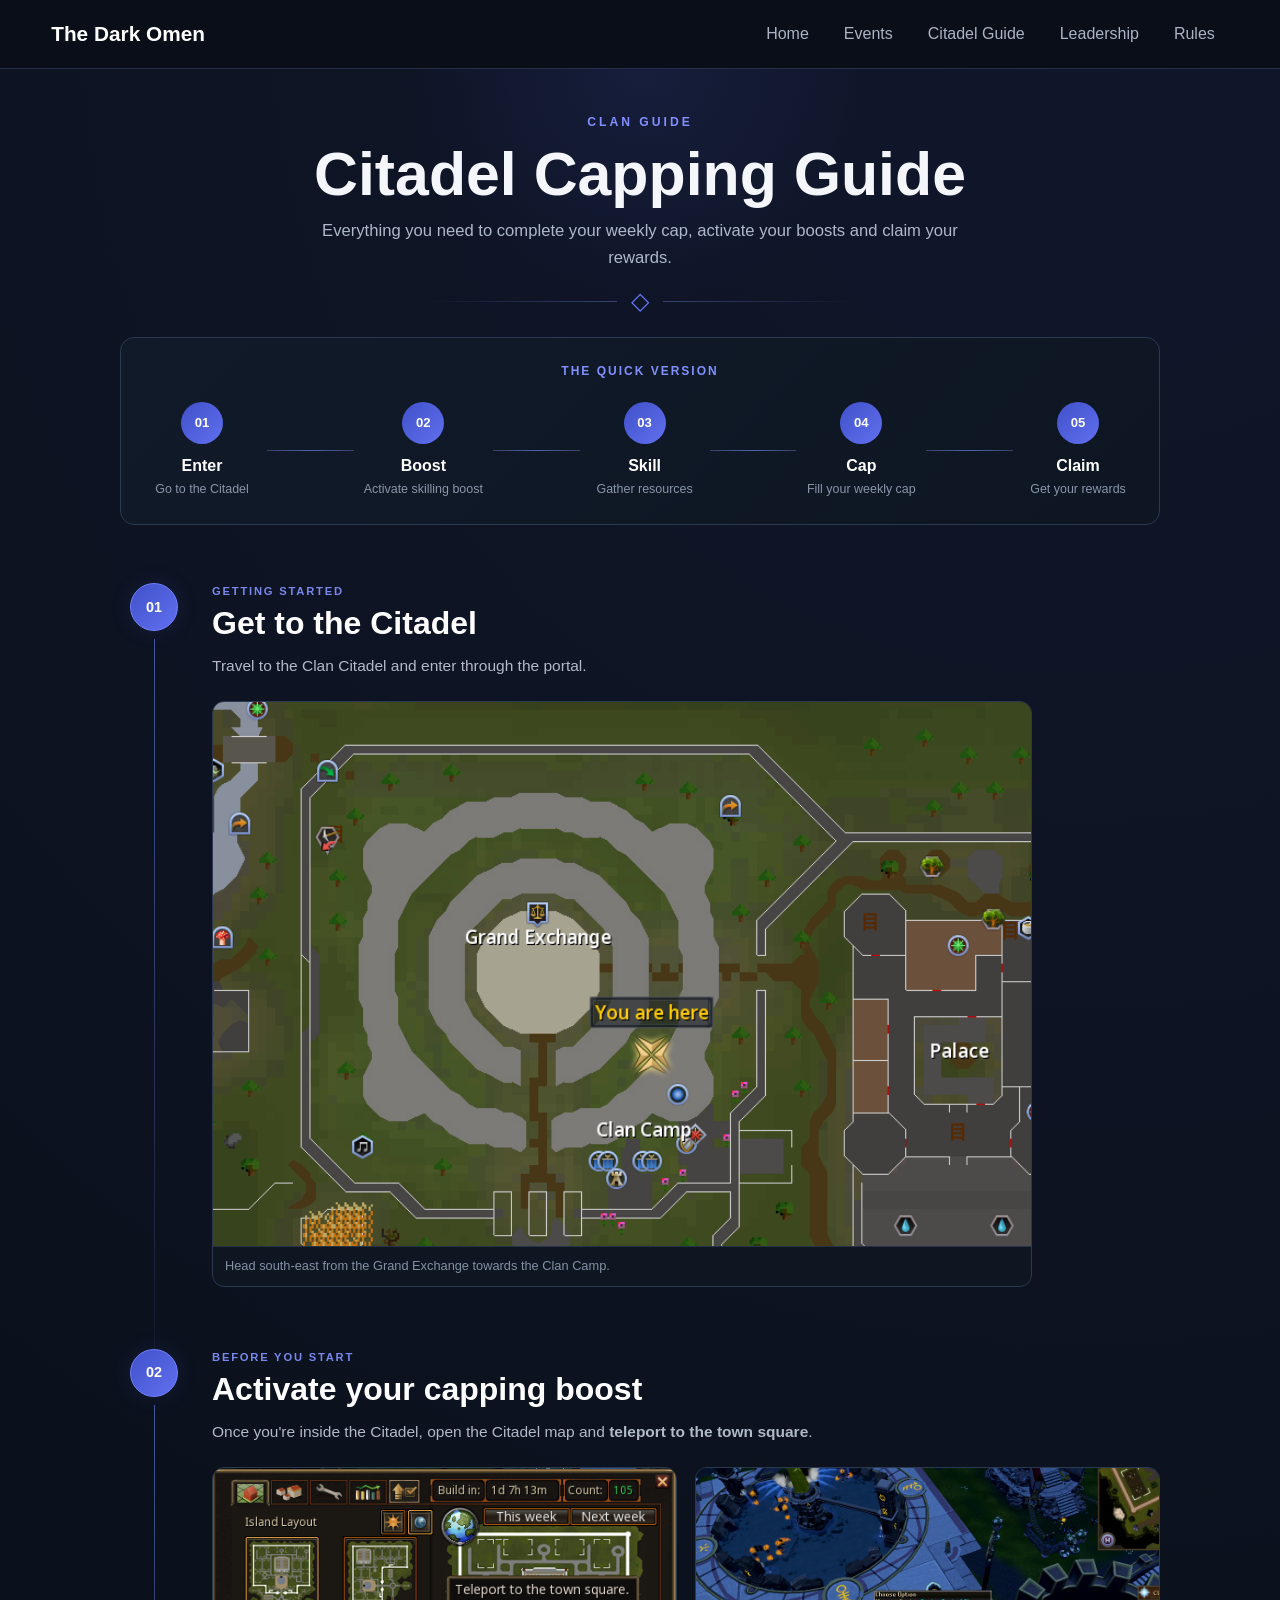
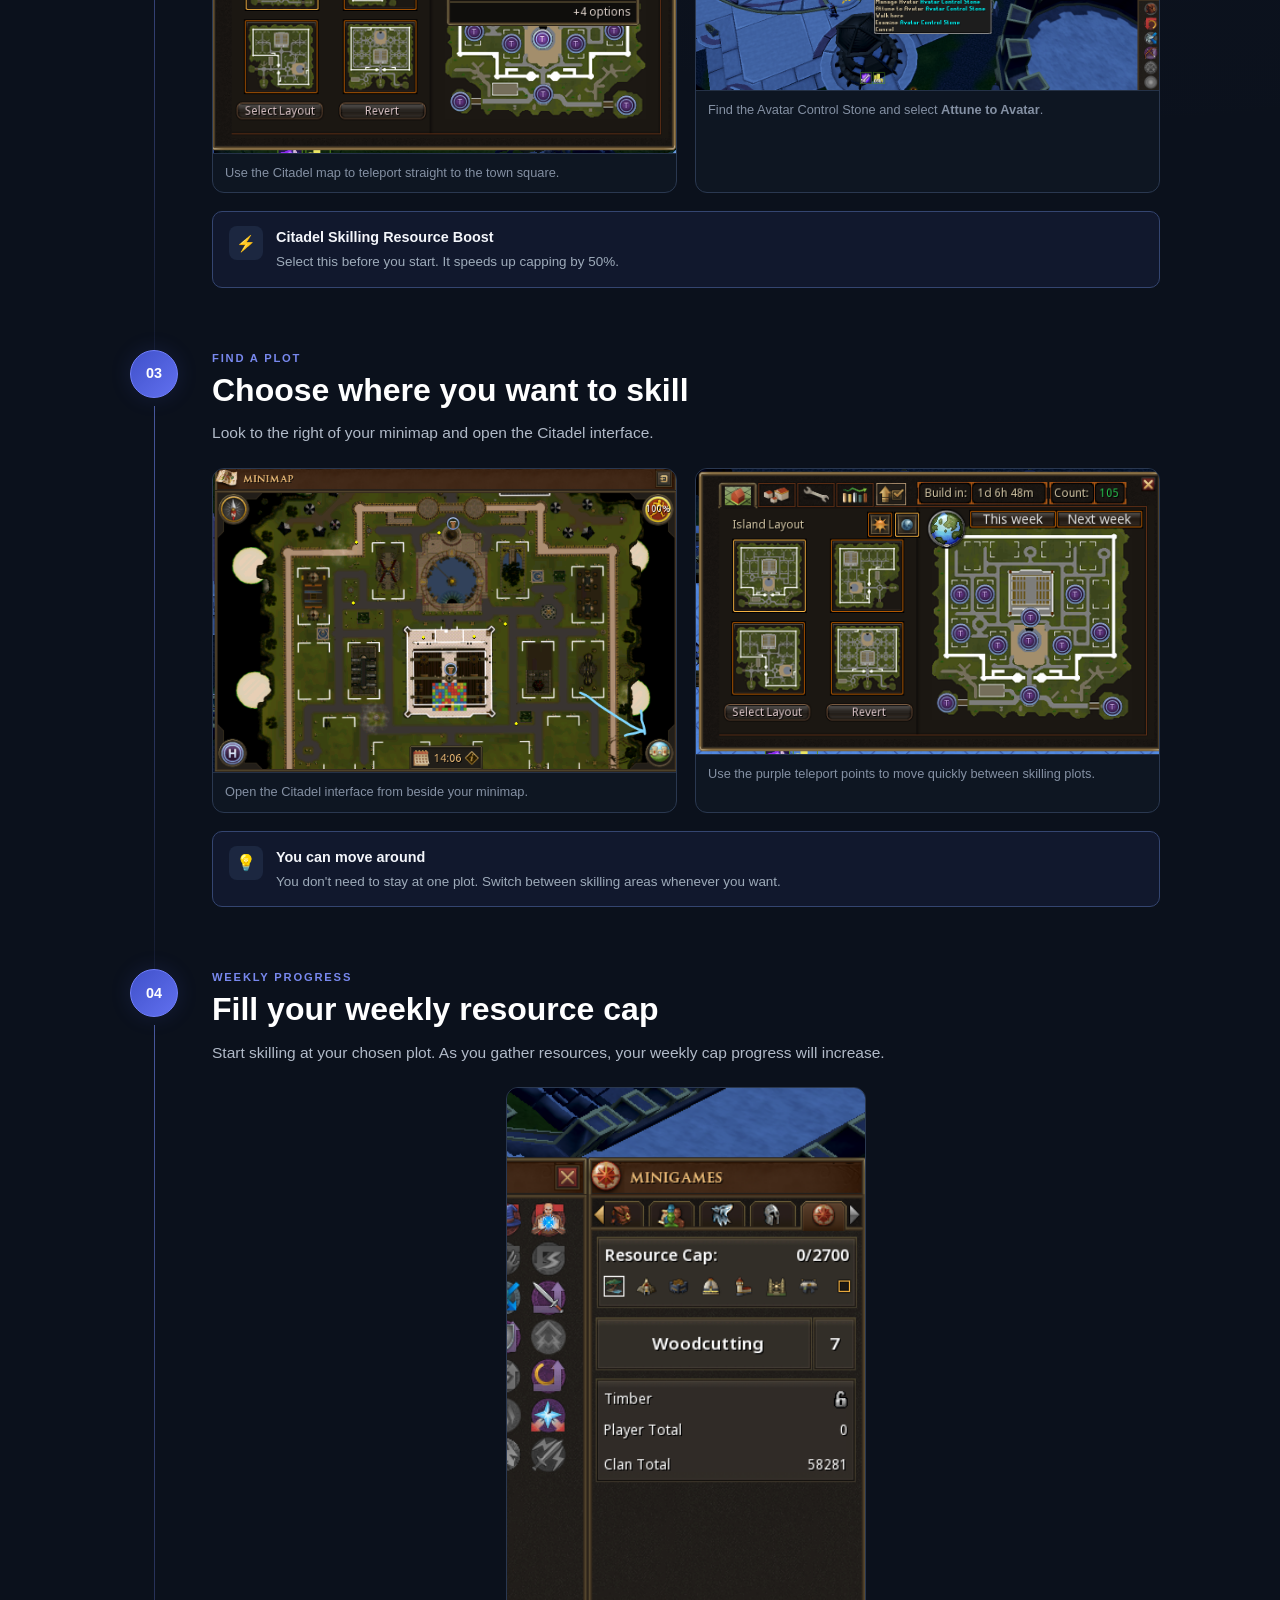
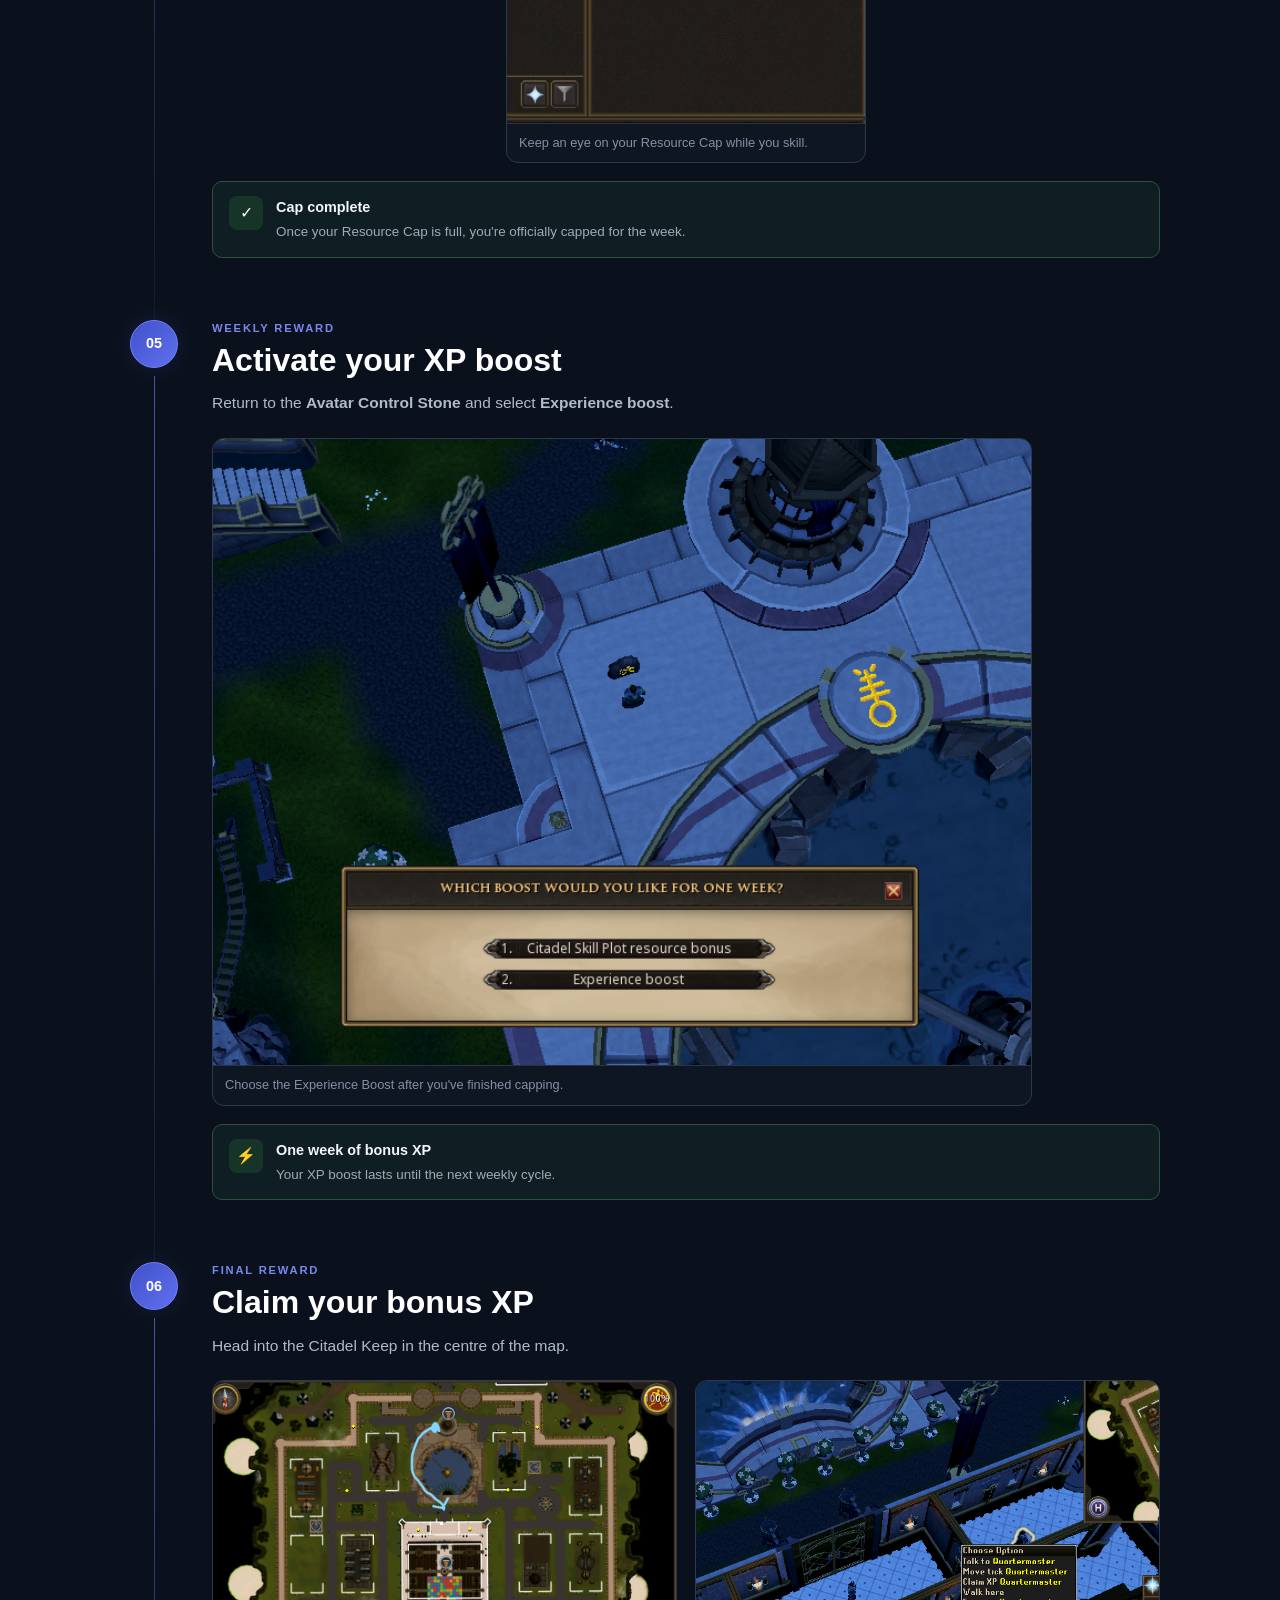
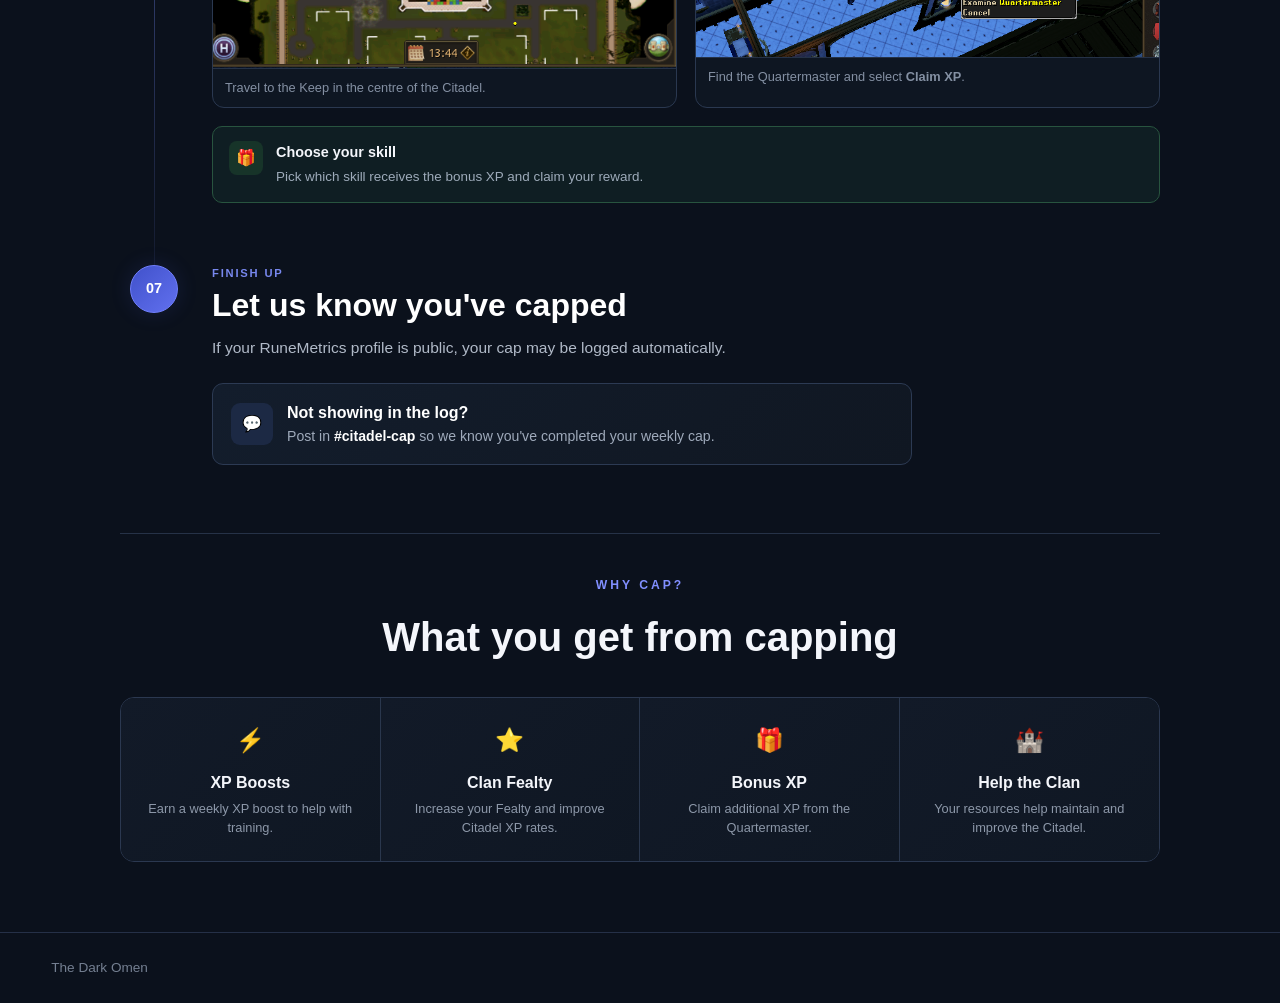
==== commit 2ccd867f: "lots of updates" ====
--- a/citadel.html
+++ b/citadel.html
@@ -10,7 +10,7 @@
 
     <title>Citadel Guide | The Dark Omen</title>
 
-    <link rel="stylesheet" href="style.css?v=5">
+    <link rel="stylesheet" href="style.css?v=8">
 
 </head>
 
@@ -32,24 +32,17 @@
 
         <div class="nav-links">
 
-            <a href="index.html">
-                Home
-            </a>
-
-            <a href="citadel.html"
-               class="active">
-                Citadel Guide
-            </a>
-
-            <a href="leadership.html">
-                Leadership
-            </a>
-
-            <a href="rules.html">
-                Rules
-            </a>
-
-        </div>
+    <a href="index.html">Home</a>
+
+    <a href="events.html">Events</a>
+
+    <a href="citadel.html">Citadel Guide</a>
+
+    <a href="leadership.html">Leadership</a>
+
+    <a href="rules.html">Rules</a>
+
+</div>
 
     </div>
 
--- a/style.css
+++ b/style.css
@@ -671,279 +671,502 @@
 
 
 
-/* ================================================= */
-/* LEADERSHIP */
-/* ================================================= */
-
-.leadership-section {
-    margin-bottom: 50px;
-}
-
-.leadership-grid {
+
+    /* ================================================= */
+/* LEADERSHIP PAGE */
+/* ================================================= */
+
+.leadership-hero {
+    padding:
+        40px
+        0
+        22px;
+
+    text-align: center;
+
+    background:
+        radial-gradient(
+            circle at 50% 0%,
+            rgba(88, 101, 242, 0.10),
+            transparent 34%
+        );
+}
+
+.leadership-hero-inner {
+    max-width: 850px;
+}
+
+.leadership-hero h1 {
+    margin-bottom: 8px;
+
+    font-size:
+        clamp(
+            2.4rem,
+            5vw,
+            3.6rem
+        );
+
+    line-height: 1.1;
+}
+
+.leadership-hero-text {
+    max-width: 680px;
+
+    margin:
+        0
+        auto;
+
+    color: #aeb8ca;
+
+    font-size: 1.05rem;
+}
+
+
+
+.leadership-page-main {
+    padding:
+        0
+        0
+        70px;
+}
+
+.leadership-container {
+    max-width: 1000px;
+}
+
+
+
+/* ================================================= */
+/* GROUP */
+/* ================================================= */
+
+.leadership-group {
+    margin-bottom: 42px;
+}
+
+.leadership-group-heading {
+    display: flex;
+
+    align-items: flex-end;
+
+    justify-content: space-between;
+
+    margin-bottom: 14px;
+}
+
+.leadership-label {
+    margin-bottom: 2px;
+
+    color: #7f8df0;
+
+    font-size: 0.68rem;
+
+    font-weight: 700;
+
+    text-transform: uppercase;
+
+    letter-spacing: 2px;
+}
+
+.leadership-group-heading h2 {
+    color: #ffffff;
+
+    font-size: 1.2rem;
+
+    line-height: 1.2;
+}
+
+
+
+/* ================================================= */
+/* GRID */
+/* ================================================= */
+
+.leadership-card-grid {
     display: grid;
 
     grid-template-columns:
         repeat(
             2,
-            1fr
-        );
-
-    gap: 18px;
-}
-
-.leader-card {
+            minmax(0, 1fr)
+        );
+
+    gap: 12px;
+}
+
+
+
+/* ================================================= */
+/* CARD */
+/* ================================================= */
+
+.leadership-card {
     position: relative;
 
     display: flex;
 
     align-items: center;
 
-    gap: 18px;
-
-    min-height: 145px;
-
-    padding: 24px;
+    gap: 16px;
+
+    min-height: 118px;
+
+    padding:
+        18px
+        20px;
 
     background:
         linear-gradient(
             135deg,
-            #182131,
-            #141b28
+            #111a29,
+            #0f1724
         );
 
     border:
-        1px solid #34425c;
-
-    border-radius: 14px;
+        1px solid #293953;
+
+    border-radius: 12px;
 
     overflow: hidden;
 
     transition:
-        transform 0.2s ease,
-        border-color 0.2s ease,
-        box-shadow 0.2s ease;
-}
-
-.leader-card:hover {
+        transform 0.18s ease,
+        border-color 0.18s ease,
+        background 0.18s ease;
+}
+
+.leadership-card:hover {
     transform:
-        translateY(-2px);
+        translateY(-1px);
 
     border-color:
-        #6577ff;
-
-    box-shadow:
-        0 10px 30px
-        rgba(0, 0, 0, 0.22);
-}
-
-.leader-card::after {
-    content: "";
-
-    position: absolute;
-
-    width: 130px;
-    height: 130px;
-
-    right: -50px;
-    top: -50px;
-
-    border-radius: 50%;
-
-    background:
-        #5865f2;
-
-    opacity: 0.04;
-}
-
-.leader-owner {
-    grid-column:
-        1 / -1;
-
-    min-height: 165px;
-
-    border-color:
-        #6275ff;
+        #465da0;
 
     background:
         linear-gradient(
             135deg,
-            rgba(79, 95, 232, 0.22),
-            #182131
-        );
-}
-
-.leader-icon {
-    width: 58px;
-    height: 58px;
-
-    flex-shrink: 0;
-
-    display: flex;
-
-    align-items: center;
-
-    justify-content: center;
-
-    border-radius: 12px;
+            #152033,
+            #111a29
+        );
+}
+
+
+
+/* subtle decorative glow */
+
+.leadership-card::after {
+    content: "";
+
+    position: absolute;
+
+    width: 110px;
+
+    height: 110px;
+
+    top: -55px;
+
+    right: -45px;
+
+    border-radius: 50%;
+
+    background:
+        rgba(88, 101, 242, 0.07);
+
+    pointer-events: none;
+}
+
+
+
+/* ================================================= */
+/* OWNER */
+/* ================================================= */
+
+.leadership-owner-card {
+    min-height: 135px;
+
+    border-color:
+        #66552d;
 
     background:
         linear-gradient(
             135deg,
-            #41558a,
-            #5368ab
-        );
-
-    border:
-        1px solid #5c73ba;
-
-    font-size: 1.4rem;
-}
-
-.leader-info {
-    position: relative;
-
-    z-index: 2;
-}
-
-.leader-rank {
-    margin-bottom: 4px;
-
-    color: #b7c2ff;
-
-    font-size: 0.72rem;
-
-    font-weight: 700;
-
-    text-transform: uppercase;
-
-    letter-spacing: 1.4px;
-}
-
-.leader-info h2 {
-    margin-bottom: 10px;
-
-    color: #ffffff;
-
-    font-size: 1.4rem;
-
-    line-height: 1.2;
-}
-
-.role-tags {
-    display: flex;
-
-    flex-wrap: wrap;
-
-    gap: 7px;
-}
-
-.role-tags span {
-    padding:
-        4px
-        9px;
-
-    color: #e6e9ff;
-
-    background:
-        rgba(88, 101, 242, 0.18);
-
-    border:
-        1px solid #6678dd;
-
-    border-radius: 20px;
-
-    font-size: 0.75rem;
-}
-
-.leader-owner .leader-icon {
+            rgba(119, 92, 37, 0.12),
+            #111a29
+        );
+}
+
+.leadership-owner-card:hover {
+    border-color:
+        #9c7938;
+}
+
+
+
+/* ================================================= */
+/* AVATARS */
+/* ================================================= */
+
+.leadership-avatar {
+    width: 52px;
+
+    height: 52px;
+
+    flex-shrink: 0;
+
+    display: flex;
+
+    align-items: center;
+
+    justify-content: center;
+
+    border-radius: 11px;
+
+    color: #dce2ff;
+
     background:
         linear-gradient(
             135deg,
-            #665333,
-            #8d713d
-        );
-
-    border-color:
-        #c69d4d;
-}
-
-.leader-owner .leader-rank {
-    color: #f0ce80;
-}
-
-.leader-owner .role-tags span {
-    color: #ffe4a2;
-
-    background:
-        rgba(198, 157, 77, 0.12);
-
-    border-color:
-        #a47f37;
-}
-
-.rank-overseer {
-    border-color:
-        #355b61;
-}
-
-.rank-overseer .leader-icon {
+            #1d2a4f,
+            #17213d
+        );
+
+    border:
+        1px solid #30477e;
+
+    font-size: 1.25rem;
+}
+
+.owner-avatar {
+    color: #ffe3a1;
+
     background:
         linear-gradient(
             135deg,
-            #254f55,
-            #33727a
+            #574522,
+            #75602f
         );
 
     border-color:
-        #4aa8b3;
-}
-
-.rank-overseer .leader-rank {
-    color: #82dbe5;
-}
-
-.rank-overseer .role-tags span {
-    color: #b8f4fa;
-
-    background:
-        rgba(74, 168, 179, 0.10);
-
-    border-color:
-        #438a93;
-}
-
-.rank-coordinator {
-    border-color:
-        #513e69;
-}
-
-.rank-coordinator .leader-icon {
+        #a07c38;
+}
+
+.deputy-avatar {
+    color: #d5dcff;
+}
+
+.overseer-avatar {
+    color: #a8eef3;
+
     background:
         linear-gradient(
             135deg,
-            #4d3769,
-            #674891
+            #193b43,
+            #16424a
         );
 
     border-color:
-        #8b64c7;
-}
-
-.rank-coordinator .leader-rank {
-    color: #c59cf8;
-}
-
-.rank-coordinator .role-tags span {
-    color: #e3c8ff;
-
-    background:
-        rgba(139, 100, 199, 0.10);
+        #327a83;
+}
+
+.coordinator-avatar {
+    color: #e1c7ff;
+
+    background:
+        linear-gradient(
+            135deg,
+            #39274f,
+            #51356f
+        );
 
     border-color:
-        #7452aa;
-}
-
-
+        #73509d;
+}
+
+
+
+/* ================================================= */
+/* INFO */
+/* ================================================= */
+
+.leadership-info {
+    min-width: 0;
+
+    position: relative;
+
+    z-index: 2;
+}
+
+.leadership-rank {
+    margin-bottom: 2px;
+
+    color: #8e9bed;
+
+    font-size: 0.67rem;
+
+    font-weight: 700;
+
+    text-transform: uppercase;
+
+    letter-spacing: 1.5px;
+}
+
+.leadership-owner-card .leadership-rank {
+    color: #ddb965;
+}
+
+.overseer-card .leadership-rank {
+    color: #72d5df;
+}
+
+.coordinator-card .leadership-rank {
+    color: #bd8be9;
+}
+
+.leadership-info h3 {
+    margin-bottom: 7px;
+
+    color: #ffffff;
+
+    font-size: 1.2rem;
+
+    line-height: 1.2;
+}
+
+
+
+/* ================================================= */
+/* TAGS */
+/* ================================================= */
+
+.leadership-tags {
+    display: flex;
+
+    flex-wrap: wrap;
+
+    gap: 6px;
+}
+
+.leadership-tags span {
+    display: inline-block;
+
+    padding:
+        3px
+        8px;
+
+    color: #cbd3ff;
+
+    background:
+        rgba(88, 101, 242, 0.10);
+
+    border:
+        1px solid #4657a5;
+
+    border-radius: 20px;
+
+    font-size: 0.7rem;
+
+    line-height: 1.3;
+}
+
+.leadership-owner-card .leadership-tags span {
+    color: #f2d998;
+
+    background:
+        rgba(198, 157, 77, 0.08);
+
+    border-color:
+        #725d32;
+}
+
+.overseer-card .leadership-tags span {
+    color: #a7e7ed;
+
+    background:
+        rgba(74, 168, 179, 0.07);
+
+    border-color:
+        #376c73;
+}
+
+.coordinator-card .leadership-tags span {
+    color: #ddc0fa;
+
+    background:
+        rgba(139, 100, 199, 0.07);
+
+    border-color:
+        #634884;
+}
+
+
+
+/* ================================================= */
+/* CONTACT BOX */
+/* ================================================= */
+
+.leadership-contact {
+    display: flex;
+
+    align-items: center;
+
+    gap: 16px;
+
+    margin-top: 12px;
+
+    padding:
+        20px
+        22px;
+
+    background:
+        linear-gradient(
+            135deg,
+            #111a29,
+            #0f1724
+        );
+
+    border:
+        1px solid #293953;
+
+    border-radius: 12px;
+}
+
+.leadership-contact-icon {
+    width: 46px;
+
+    height: 46px;
+
+    flex-shrink: 0;
+
+    display: flex;
+
+    align-items: center;
+
+    justify-content: center;
+
+    border-radius: 10px;
+
+    background:
+        #192642;
+
+    border:
+        1px solid #30477e;
+
+    font-size: 1.15rem;
+}
+
+.leadership-contact h2 {
+    margin-bottom: 2px;
+
+    font-size: 1rem;
+}
+
+.leadership-contact p {
+    max-width: 750px;
+
+    color: #9faaba;
+
+    font-size: 0.86rem;
+}
 
 /* ================================================= */
 /* RULES PAGE */
@@ -1955,6 +2178,7 @@
     }
 
 }
+
 
 
 
@@ -2065,28 +2289,60 @@
 
     /* LEADERSHIP */
 
-    .leadership-grid {
+
+    .leadership-hero {
+        padding:
+            32px
+            0
+            18px;
+    }
+
+    .leadership-hero h1 {
+        font-size: 2.4rem;
+    }
+
+    .leadership-hero-text {
+        font-size: 0.95rem;
+    }
+
+    .leadership-group {
+        margin-bottom: 32px;
+    }
+
+    .leadership-card-grid {
         grid-template-columns: 1fr;
     }
 
-    .leader-owner {
-        grid-column: auto;
-    }
-
-    .leader-card {
-        min-height: 125px;
-
-        padding: 18px;
-
-        gap: 14px;
-    }
-
-    .leader-icon {
-        width: 50px;
-
-        height: 50px;
-
-        font-size: 1.2rem;
+    .leadership-card {
+        min-height: 105px;
+
+        padding:
+            16px
+            16px;
+
+        gap: 13px;
+    }
+
+    .leadership-owner-card {
+        min-height: 115px;
+    }
+
+    .leadership-avatar {
+        width: 46px;
+
+        height: 46px;
+
+        font-size: 1.1rem;
+    }
+
+    .leadership-info h3 {
+        font-size: 1.1rem;
+    }
+
+    .leadership-contact {
+        align-items: flex-start;
+
+        padding: 17px;
     }
 
 
@@ -2283,9 +2539,8 @@
         border-bottom: none;
     }
 
-}
-
-
+
+}
 
 /* ================================================= */
 /* VERY SMALL PHONES */
@@ -2346,4 +2601,1006 @@
         height: 36px;
     }
 
+}
+
+
+/* ================================================= */
+/* EVENTS PAGE */
+/* ================================================= */
+
+.events-hero {
+    padding:
+        48px
+        0
+        30px;
+
+    text-align: center;
+
+    background:
+        radial-gradient(
+            circle at 50% 0%,
+            rgba(88, 101, 242, 0.13),
+            transparent 38%
+        );
+
+    border-bottom:
+        1px solid #202b3d;
+}
+
+.events-hero-inner {
+    max-width: 850px;
+}
+
+.events-hero h1 {
+    margin-bottom: 10px;
+
+    font-size:
+        clamp(
+            2.6rem,
+            5vw,
+            3.8rem
+        );
+
+    line-height: 1.08;
+}
+
+.events-hero-text {
+    max-width: 680px;
+
+    margin:
+        0
+        auto;
+
+    color: #aeb8ca;
+
+    font-size: 1.04rem;
+}
+
+.events-live-status {
+    display: inline-flex;
+
+    align-items: center;
+
+    gap: 8px;
+
+    margin-top: 18px;
+
+    padding:
+        6px
+        11px;
+
+    color: #9ba7b9;
+
+    background:
+        rgba(17, 26, 41, 0.7);
+
+    border:
+        1px solid #2c3b54;
+
+    border-radius: 30px;
+
+    font-size: 0.78rem;
+}
+
+.events-live-dot {
+    width: 7px;
+    height: 7px;
+
+    border-radius: 50%;
+
+    background: #55d38a;
+
+    box-shadow:
+        0 0 10px
+        rgba(85, 211, 138, 0.5);
+}
+
+
+/* MAIN */
+
+.events-page-main {
+    max-width: 1040px;
+
+    padding:
+        28px
+        0
+        70px;
+}
+
+
+/* TOOLBAR */
+
+.events-toolbar {
+    display: flex;
+
+    align-items: center;
+
+    justify-content: space-between;
+
+    gap: 20px;
+
+    margin-bottom: 36px;
+}
+
+.events-view-switcher {
+    display: inline-flex;
+
+    padding: 4px;
+
+    background: #101825;
+
+    border:
+        1px solid #2a374d;
+
+    border-radius: 10px;
+}
+
+.events-view-button {
+    padding:
+        8px
+        18px;
+
+    color: #929daf;
+
+    background: transparent;
+
+    border: none;
+
+    border-radius: 7px;
+
+    font: inherit;
+
+    font-size: 0.86rem;
+
+    font-weight: 700;
+
+    cursor: pointer;
+
+    transition:
+        color 0.18s ease,
+        background 0.18s ease;
+}
+
+.events-view-button:hover {
+    color: #ffffff;
+}
+
+.events-view-button.active {
+    color: #ffffff;
+
+    background:
+        linear-gradient(
+            135deg,
+            #4354cf,
+            #5d6bea
+        );
+
+    box-shadow:
+        0 0 15px
+        rgba(88, 101, 242, 0.16);
+}
+
+.events-updated {
+    color: #707c8f;
+
+    font-size: 0.78rem;
+}
+
+
+/* HEADING */
+
+.events-section-heading {
+    display: flex;
+
+    align-items: flex-end;
+
+    justify-content: space-between;
+
+    gap: 20px;
+
+    margin-bottom: 18px;
+}
+
+.events-section-heading h2 {
+    font-size:
+        clamp(
+            1.6rem,
+            3vw,
+            2rem
+        );
+}
+
+.events-count {
+    margin-bottom: 4px;
+
+    padding:
+        5px
+        10px;
+
+    color: #aeb9ff;
+
+    background:
+        rgba(88, 101, 242, 0.08);
+
+    border:
+        1px solid #344678;
+
+    border-radius: 20px;
+
+    font-size: 0.72rem;
+
+    font-weight: 700;
+}
+
+
+/* EVENT LIST */
+
+.events-list {
+    display: flex;
+
+    flex-direction: column;
+
+    gap: 10px;
+}
+
+.event-card {
+    position: relative;
+
+    display: grid;
+
+    grid-template-columns:
+        76px
+        minmax(0, 1fr)
+        auto;
+
+    align-items: center;
+
+    gap: 20px;
+
+    min-height: 110px;
+
+    padding:
+        16px
+        20px;
+
+    background:
+        linear-gradient(
+            135deg,
+            #111a29,
+            #0f1724
+        );
+
+    border:
+        1px solid #293953;
+
+    border-radius: 12px;
+
+    overflow: hidden;
+
+    transition:
+        transform 0.18s ease,
+        border-color 0.18s ease,
+        background 0.18s ease;
+}
+
+.event-card::after {
+    content: "";
+
+    position: absolute;
+
+    width: 120px;
+    height: 120px;
+
+    top: -70px;
+    right: -50px;
+
+    border-radius: 50%;
+
+    background:
+        rgba(88, 101, 242, 0.055);
+
+    pointer-events: none;
+}
+
+.event-card:hover {
+    transform:
+        translateY(-1px);
+
+    border-color: #465da0;
+
+    background:
+        linear-gradient(
+            135deg,
+            #152033,
+            #111a29
+        );
+}
+
+
+/* DATE */
+
+.event-date-block {
+    width: 66px;
+
+    padding:
+        8px
+        5px;
+
+    text-align: center;
+
+    background:
+        linear-gradient(
+            135deg,
+            #19264a,
+            #17213d
+        );
+
+    border:
+        1px solid #30477e;
+
+    border-radius: 10px;
+}
+
+.event-date-month {
+    display: block;
+
+    color: #8f9cff;
+
+    font-size: 0.62rem;
+
+    font-weight: 700;
+
+    letter-spacing: 1px;
+}
+
+.event-date-day {
+    display: block;
+
+    margin:
+        1px
+        0;
+
+    color: #ffffff;
+
+    font-size: 1.6rem;
+
+    line-height: 1.1;
+}
+
+.event-date-weekday {
+    display: block;
+
+    color: #8793a6;
+
+    font-size: 0.6rem;
+
+    font-weight: 700;
+}
+
+
+/* EVENT CONTENT */
+
+.event-card-content {
+    position: relative;
+
+    z-index: 2;
+
+    min-width: 0;
+}
+
+.event-meta {
+    display: flex;
+
+    flex-wrap: wrap;
+
+    gap: 7px;
+
+    margin-bottom: 4px;
+}
+
+.event-time,
+.event-location {
+    color: #8492ef;
+
+    font-size: 0.7rem;
+
+    font-weight: 700;
+
+    text-transform: uppercase;
+
+    letter-spacing: 0.7px;
+}
+
+.event-location::before {
+    content: "•";
+
+    margin-right: 7px;
+
+    color: #52617b;
+}
+
+.event-card h3 {
+    color: #ffffff;
+
+    font-size: 1.12rem;
+
+    line-height: 1.3;
+}
+
+.event-description {
+    max-width: 680px;
+
+    margin-top: 5px;
+
+    color: #929dae;
+
+    font-size: 0.84rem;
+
+    line-height: 1.45;
+}
+
+
+/* STATUS */
+
+.event-status {
+    position: relative;
+
+    z-index: 2;
+
+    display: flex;
+
+    align-items: center;
+
+    gap: 6px;
+
+    color: #84928c;
+
+    font-size: 0.7rem;
+
+    white-space: nowrap;
+}
+
+.event-status span {
+    width: 6px;
+    height: 6px;
+
+    border-radius: 50%;
+
+    background: #55c983;
+}
+
+
+/* LOADING / EMPTY */
+
+.events-loading,
+.events-empty {
+    padding:
+        50px
+        25px;
+
+    color: #8490a3;
+
+    text-align: center;
+
+    background:
+        #0f1723;
+
+    border:
+        1px dashed #2d3a50;
+
+    border-radius: 12px;
+}
+
+.events-loading-icon,
+.events-empty-icon {
+    margin-bottom: 8px;
+
+    color: #6877ef;
+
+    font-size: 1.7rem;
+}
+
+.events-empty h3 {
+    margin-bottom: 4px;
+
+    color: #ffffff;
+}
+
+.events-empty-small {
+    padding:
+        25px
+        20px;
+}
+
+
+/* ================================================= */
+/* CALENDAR */
+/* ================================================= */
+
+.calendar-panel {
+    overflow: hidden;
+
+    background:
+        linear-gradient(
+            135deg,
+            #111a29,
+            #0e1622
+        );
+
+    border:
+        1px solid #2b3952;
+
+    border-radius: 14px;
+}
+
+.calendar-header {
+    display: grid;
+
+    grid-template-columns:
+        44px
+        1fr
+        44px;
+
+    align-items: center;
+
+    gap: 15px;
+
+    padding:
+        20px
+        22px;
+
+    border-bottom:
+        1px solid #29364b;
+}
+
+.calendar-title {
+    text-align: center;
+}
+
+.calendar-title .eyebrow {
+    margin-bottom: 1px;
+}
+
+.calendar-title h2 {
+    font-size: 1.35rem;
+}
+
+.calendar-nav-button {
+    width: 42px;
+    height: 42px;
+
+    display: flex;
+
+    align-items: center;
+
+    justify-content: center;
+
+    color: #b9c2ff;
+
+    background: #182238;
+
+    border:
+        1px solid #34466f;
+
+    border-radius: 9px;
+
+    font-size: 1.7rem;
+
+    cursor: pointer;
+
+    transition:
+        background 0.18s ease,
+        border-color 0.18s ease;
+}
+
+.calendar-nav-button:hover {
+    background: #202d49;
+
+    border-color: #5368ae;
+}
+
+
+/* WEEKDAYS */
+
+.calendar-weekdays {
+    display: grid;
+
+    grid-template-columns:
+        repeat(7, 1fr);
+
+    background: #0d1520;
+
+    border-bottom:
+        1px solid #29364b;
+}
+
+.calendar-weekdays span {
+    padding:
+        9px
+        5px;
+
+    color: #6f7b8e;
+
+    font-size: 0.65rem;
+
+    font-weight: 700;
+
+    text-align: center;
+
+    text-transform: uppercase;
+
+    letter-spacing: 1px;
+}
+
+
+/* GRID */
+
+.calendar-grid {
+    display: grid;
+
+    grid-template-columns:
+        repeat(7, 1fr);
+}
+
+.calendar-day {
+    min-width: 0;
+    min-height: 116px;
+
+    padding: 9px;
+
+    color: inherit;
+
+    background: transparent;
+
+    border: none;
+
+    border-right:
+        1px solid #243146;
+
+    border-bottom:
+        1px solid #243146;
+
+    text-align: left;
+
+    font: inherit;
+
+    cursor: pointer;
+
+    transition:
+        background 0.15s ease;
+}
+
+.calendar-day:nth-child(7n) {
+    border-right: none;
+}
+
+.calendar-day:hover {
+    background:
+        rgba(88, 101, 242, 0.07);
+}
+
+.calendar-day-number {
+    width: 27px;
+    height: 27px;
+
+    display: flex;
+
+    align-items: center;
+
+    justify-content: center;
+
+    margin-bottom: 6px;
+
+    color: #aab3c2;
+
+    border-radius: 50%;
+
+    font-size: 0.76rem;
+
+    font-weight: 700;
+}
+
+.calendar-day-today
+.calendar-day-number {
+    color: #ffffff;
+
+    background:
+        #5262df;
+
+    box-shadow:
+        0 0 13px
+        rgba(88, 101, 242, 0.25);
+}
+
+.calendar-day-outside {
+    opacity: 0.3;
+}
+
+.calendar-day-has-events
+.calendar-day-number {
+    color: #ffffff;
+}
+
+
+/* CALENDAR EVENTS */
+
+.calendar-day-events {
+    display: flex;
+
+    flex-direction: column;
+
+    gap: 3px;
+}
+
+.calendar-event-label {
+    display: block;
+
+    overflow: hidden;
+
+    padding:
+        3px
+        5px;
+
+    color: #cbd2ff;
+
+    background:
+        rgba(88, 101, 242, 0.11);
+
+    border-left:
+        2px solid #6373e9;
+
+    border-radius: 3px;
+
+    font-size: 0.62rem;
+
+    font-weight: 700;
+
+    line-height: 1.25;
+
+    text-overflow: ellipsis;
+
+    white-space: nowrap;
+}
+
+.calendar-event-more {
+    padding-left: 5px;
+
+    color: #68758a;
+
+    font-size: 0.6rem;
+}
+
+
+/* SELECTED DAY */
+
+.calendar-selected {
+    margin-top: 30px;
+}
+
+.calendar-selected-heading {
+    margin-bottom: 14px;
+}
+
+.calendar-selected-heading h2 {
+    font-size: 1.45rem;
+}
+
+.event-card-compact {
+    min-height: 95px;
+}
+
+
+/* ERROR */
+
+.events-error {
+    display: flex;
+
+    align-items: center;
+
+    gap: 16px;
+
+    padding: 22px;
+
+    background:
+        #181516;
+
+    border:
+        1px solid #5b3539;
+
+    border-radius: 12px;
+}
+
+.events-error-icon {
+    width: 42px;
+    height: 42px;
+
+    flex-shrink: 0;
+
+    display: flex;
+
+    align-items: center;
+
+    justify-content: center;
+
+    color: #ffb8bd;
+
+    background: #3b2025;
+
+    border-radius: 9px;
+
+    font-weight: 700;
+}
+
+.events-error h2 {
+    margin-bottom: 2px;
+
+    font-size: 1rem;
+}
+
+.events-error p {
+    color: #a99b9d;
+
+    font-size: 0.85rem;
+}
+
+
+/* ================================================= */
+/* EVENTS - TABLET */
+/* ================================================= */
+
+@media (max-width: 900px) {
+
+    .calendar-day {
+        min-height: 95px;
+
+        padding: 7px;
+    }
+
+    .calendar-event-label {
+        font-size: 0.56rem;
+    }
+
+}
+
+
+/* ================================================= */
+/* EVENTS - MOBILE */
+/* ================================================= */
+
+@media (max-width: 700px) {
+
+    .events-hero {
+        padding:
+            34px
+            0
+            24px;
+    }
+
+    .events-hero h1 {
+        font-size: 2.5rem;
+    }
+
+    .events-hero-text {
+        font-size: 0.94rem;
+    }
+
+    .events-page-main {
+        padding-top: 20px;
+    }
+
+    .events-toolbar {
+        align-items: stretch;
+
+        flex-direction: column;
+
+        margin-bottom: 28px;
+    }
+
+    .events-view-switcher {
+        display: grid;
+
+        grid-template-columns:
+            1fr
+            1fr;
+    }
+
+    .events-view-button {
+        width: 100%;
+    }
+
+    .events-updated {
+        text-align: center;
+    }
+
+    .event-card {
+        grid-template-columns:
+            60px
+            minmax(0, 1fr);
+
+        gap: 13px;
+
+        padding:
+            14px;
+    }
+
+    .event-date-block {
+        width: 56px;
+    }
+
+    .event-date-day {
+        font-size: 1.4rem;
+    }
+
+    .event-status {
+        display: none;
+    }
+
+    .event-card h3 {
+        font-size: 1rem;
+    }
+
+    .event-description {
+        font-size: 0.8rem;
+    }
+
+
+    /* Mobile calendar becomes compact */
+
+    .calendar-panel {
+        overflow-x: auto;
+    }
+
+    .calendar-header {
+        min-width: 650px;
+    }
+
+    .calendar-weekdays,
+    .calendar-grid {
+        min-width: 650px;
+    }
+
+    .calendar-day {
+        min-height: 90px;
+    }
+
+}
+
+
+/* ================================================= */
+/* EVENTS - VERY SMALL PHONES */
+/* ================================================= */
+
+@media (max-width: 420px) {
+
+    .events-section-heading {
+        align-items: flex-start;
+
+        flex-direction: column;
+
+        gap: 8px;
+    }
+
+    .event-card {
+        grid-template-columns:
+            52px
+            minmax(0, 1fr);
+
+        gap: 11px;
+
+        padding:
+            12px;
+    }
+
+    .event-date-block {
+        width: 50px;
+
+        padding:
+            7px
+            3px;
+    }
+
+    .event-date-day {
+        font-size: 1.25rem;
+    }
+
 }
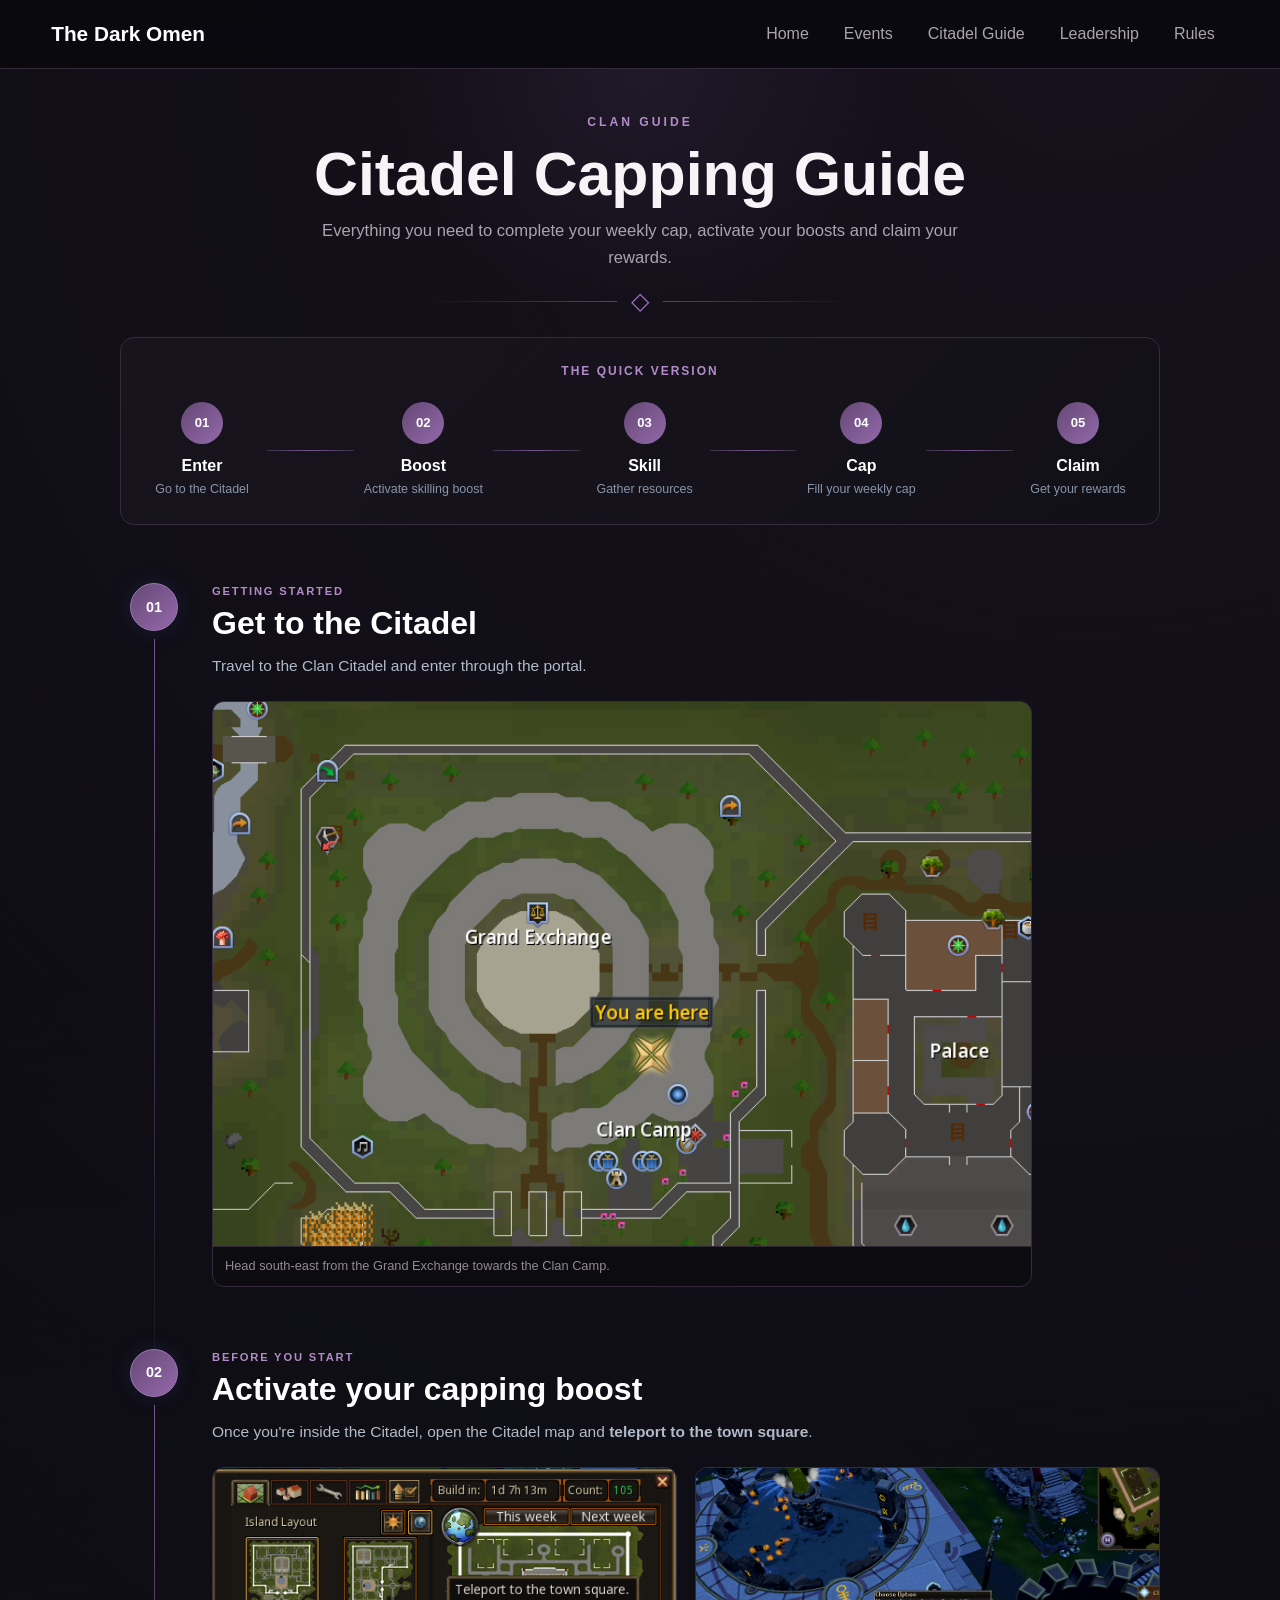
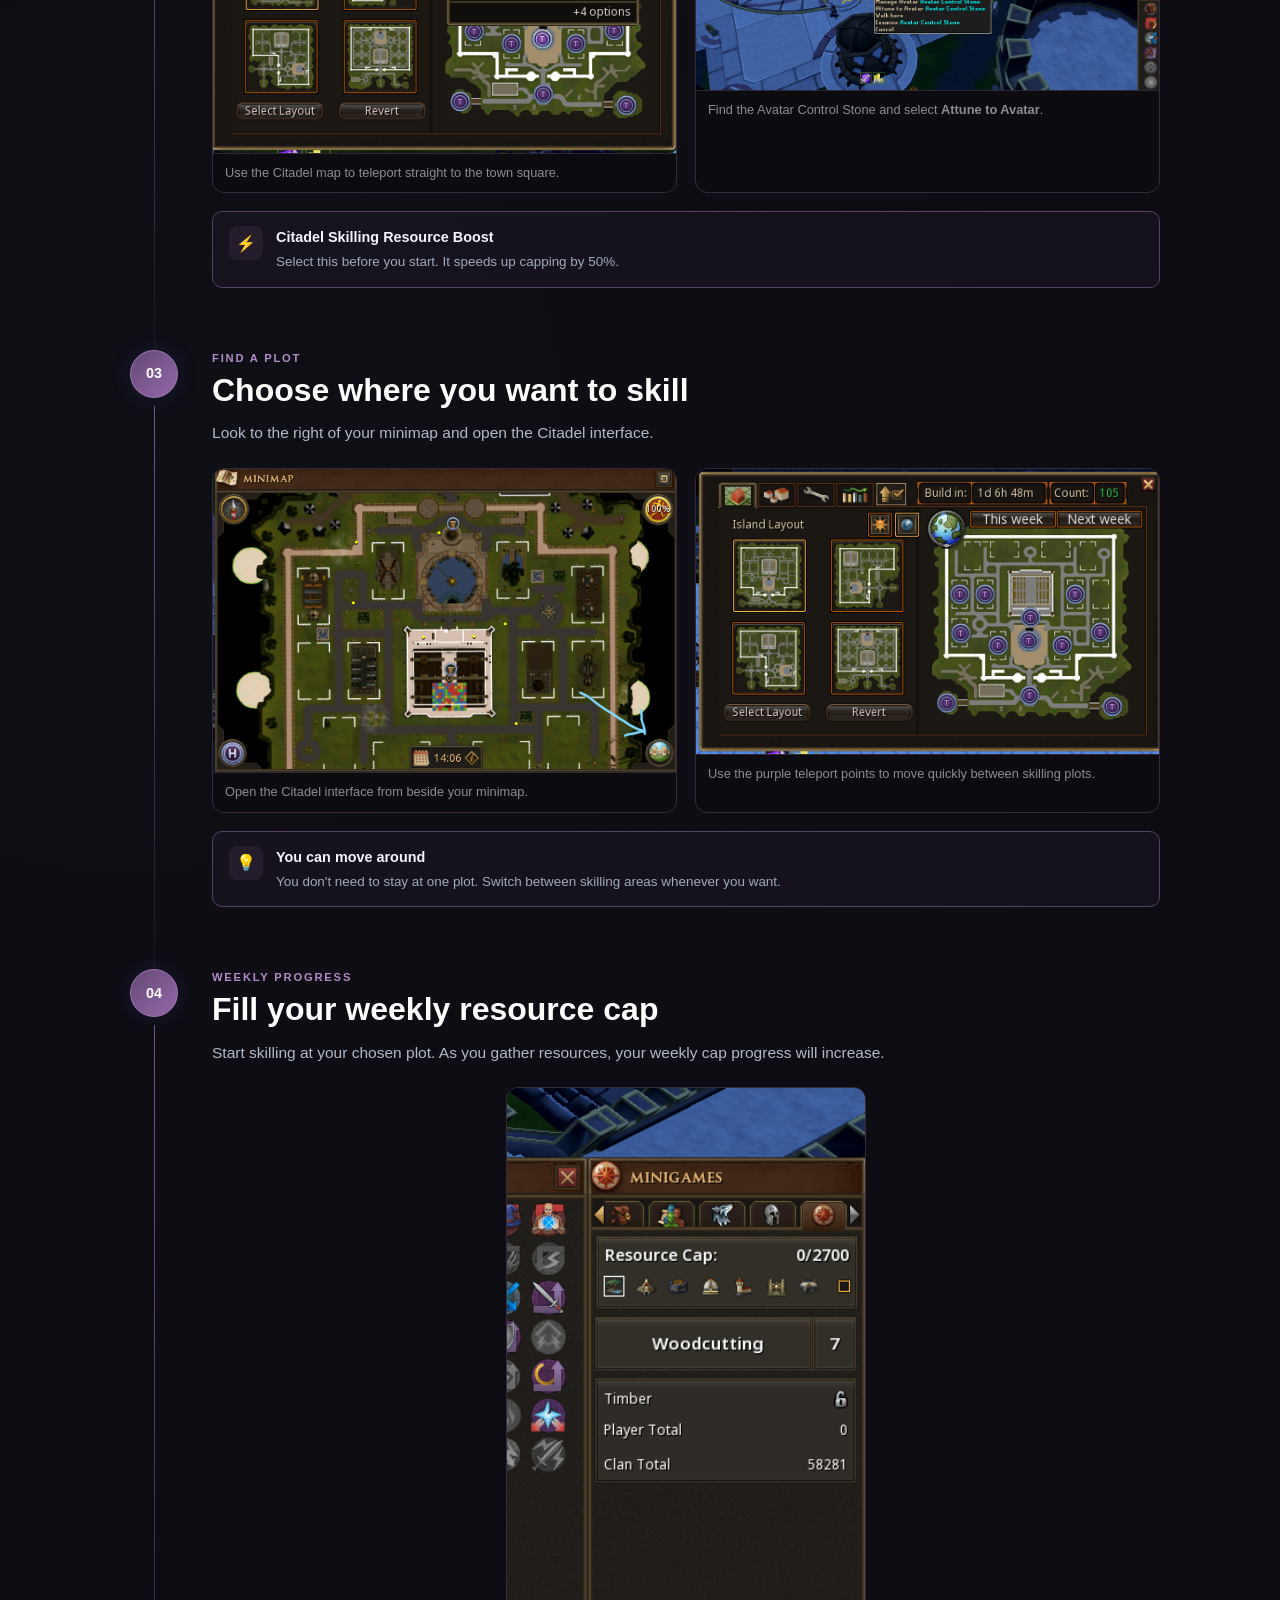
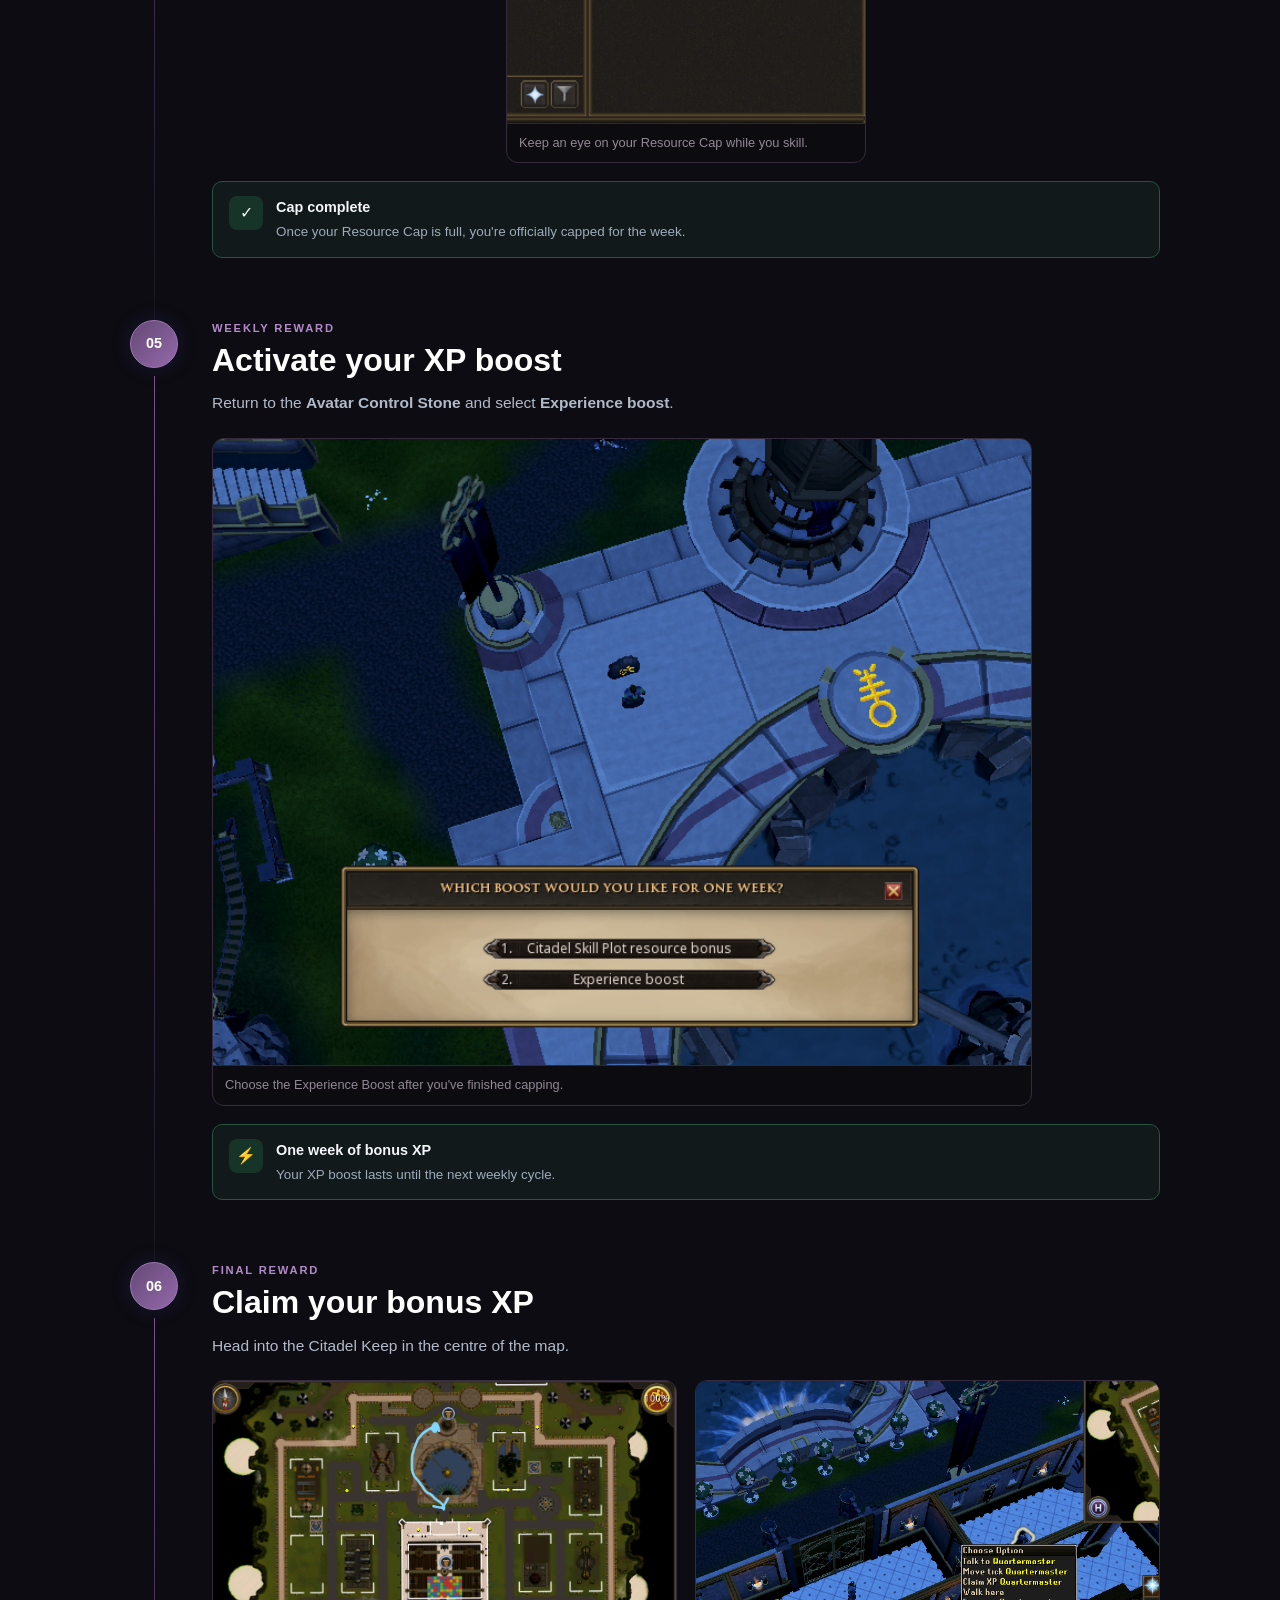
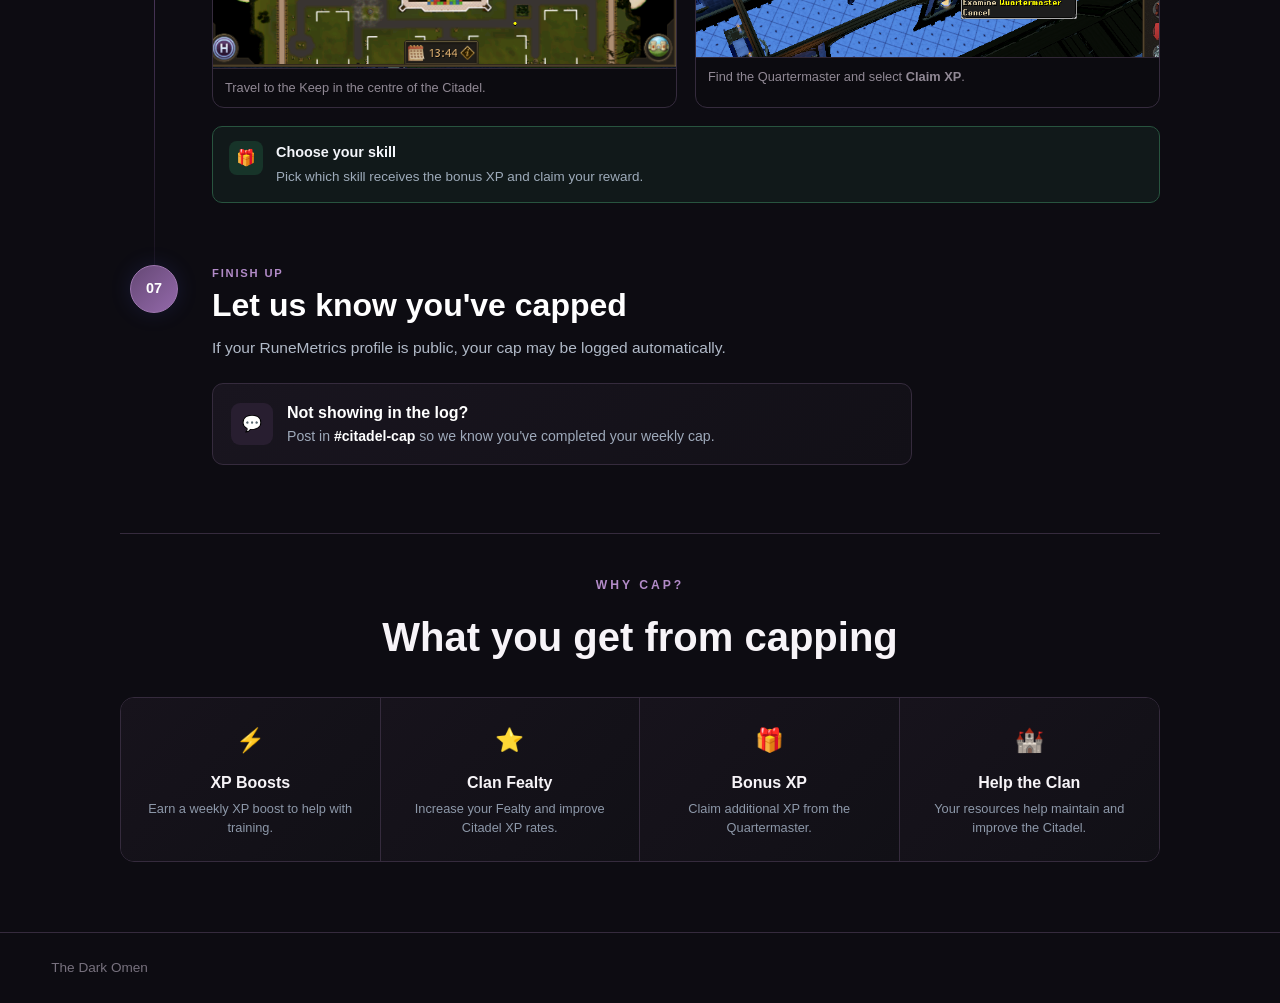
==== commit 34e0c035: "g" ====
--- a/citadel.html
+++ b/citadel.html
@@ -10,7 +10,7 @@
 
     <title>Citadel Guide | The Dark Omen</title>
 
-    <link rel="stylesheet" href="style.css?v=8">
+    <link rel="stylesheet" href="style.css?v=10">
 
 </head>
 
--- a/style.css
+++ b/style.css
@@ -3544,24 +3544,245 @@
     }
 
 
-    /* Mobile calendar becomes compact */
-
-    .calendar-panel {
-        overflow-x: auto;
-    }
-
-    .calendar-header {
-        min-width: 650px;
-    }
-
-    .calendar-weekdays,
-    .calendar-grid {
-        min-width: 650px;
-    }
-
-    .calendar-day {
-        min-height: 90px;
-    }
+    /* ================================================= */
+/* MOBILE CALENDAR */
+/* ================================================= */
+
+.calendar-panel {
+    width: 100%;
+
+    overflow: hidden;
+
+    border-radius: 12px;
+}
+
+
+/* MONTH HEADER */
+
+.calendar-header {
+    width: 100%;
+
+    min-width: 0;
+
+    grid-template-columns:
+        38px
+        minmax(0, 1fr)
+        38px;
+
+    gap: 8px;
+
+    padding:
+        14px
+        12px;
+}
+
+.calendar-title h2 {
+    font-size: 1.1rem;
+}
+
+.calendar-title .eyebrow {
+    font-size: 0.58rem;
+
+    letter-spacing: 1.5px;
+}
+
+.calendar-nav-button {
+    width: 36px;
+    height: 36px;
+
+    font-size: 1.4rem;
+}
+
+
+/* WEEKDAY HEADINGS */
+
+.calendar-weekdays {
+    width: 100%;
+
+    min-width: 0;
+
+    grid-template-columns:
+        repeat(
+            7,
+            minmax(0, 1fr)
+        );
+}
+
+.calendar-weekdays span {
+    padding:
+        7px
+        1px;
+
+    font-size: 0.56rem;
+
+    letter-spacing: 0;
+}
+
+
+/* CALENDAR GRID */
+
+.calendar-grid {
+    width: 100%;
+
+    min-width: 0;
+
+    grid-template-columns:
+        repeat(
+            7,
+            minmax(0, 1fr)
+        );
+}
+
+
+/* DAYS */
+
+.calendar-day {
+    min-width: 0;
+
+    min-height: 66px;
+
+    padding:
+        5px
+        3px;
+
+    display: flex;
+
+    flex-direction: column;
+
+    align-items: center;
+
+    text-align: center;
+}
+
+.calendar-day-number {
+    width: 24px;
+    height: 24px;
+
+    margin:
+        0
+        auto
+        5px;
+
+    font-size: 0.68rem;
+}
+
+
+/* ================================================= */
+/* MOBILE EVENT INDICATORS */
+/* ================================================= */
+
+/*
+    Don't try to squeeze event titles into a
+    45px-wide calendar cell.
+
+    Instead each event becomes a coloured dot.
+    Clicking the day shows the full details below.
+*/
+
+.calendar-day-events {
+    width: 100%;
+
+    display: flex;
+
+    flex-direction: row;
+
+    flex-wrap: wrap;
+
+    align-items: center;
+
+    justify-content: center;
+
+    gap: 3px;
+}
+
+
+/* Turn event pills into dots */
+
+.calendar-event-label {
+    width: 7px;
+    height: 7px;
+
+    flex: 0 0 7px;
+
+    display: block;
+
+    padding: 0;
+
+    overflow: hidden;
+
+    border: none;
+
+    border-radius: 50%;
+
+    font-size: 0;
+
+    line-height: 0;
+
+    white-space: normal;
+}
+
+
+/* Category colours on mobile */
+
+.calendar-event-label.event-type-pvm {
+    background: #d95d5d;
+}
+
+.calendar-event-label.event-type-skilling {
+    background: #4eb982;
+}
+
+.calendar-event-label.event-type-citadel {
+    background: #d0a64d;
+}
+
+.calendar-event-label.event-type-social {
+    background: #a26bdb;
+}
+
+.calendar-event-label.event-type-minigame {
+    background: #4db7c5;
+}
+
+.calendar-event-label.event-type-special {
+    background: #6373e9;
+}
+
+.calendar-event-label.event-type-general {
+    background: #68758a;
+}
+
+
+/* +X MORE */
+
+.calendar-event-more {
+    width: 100%;
+
+    padding: 0;
+
+    color: #7c8799;
+
+    font-size: 0.5rem;
+
+    line-height: 1.1;
+
+    text-align: center;
+}
+
+
+/* SELECTED DATE */
+
+.calendar-selected {
+    margin-top: 22px;
+}
+
+.calendar-selected-heading {
+    margin-bottom: 12px;
+}
+
+.calendar-selected-heading h2 {
+    font-size: 1.2rem;
+}
 
 }
 
@@ -3603,4 +3824,1283 @@
         font-size: 1.25rem;
     }
 
+}
+
+/* ================================================= */
+/* EVENT CATEGORIES */
+/* ================================================= */
+
+/*
+    CATEGORY COLOURS
+
+    PvM         = Red
+    Skilling    = Green
+    Citadel     = Gold
+    Social      = Purple
+    Minigame    = Cyan
+    Special     = Blue
+    General     = Neutral
+*/
+
+
+/* ================================================= */
+/* CATEGORY LABEL */
+/* ================================================= */
+
+.event-category {
+    display: inline-flex;
+
+    align-items: center;
+
+    gap: 5px;
+
+    margin-bottom: 5px;
+
+    padding:
+        2px
+        7px;
+
+    border-radius: 20px;
+
+    font-size: 0.62rem;
+
+    font-weight: 700;
+
+    text-transform: uppercase;
+
+    letter-spacing: 0.8px;
+}
+
+.event-category-icon {
+    font-size: 0.65rem;
+}
+
+
+/* ================================================= */
+/* PVM */
+/* ================================================= */
+
+.event-card.event-type-pvm {
+    border-left:
+        3px solid #d95d5d;
+}
+
+.event-card.event-type-pvm
+.event-date-block {
+    background:
+        linear-gradient(
+            135deg,
+            #3a2027,
+            #261922
+        );
+
+    border-color:
+        #6e3541;
+}
+
+.event-card.event-type-pvm
+.event-date-month {
+    color: #ff8d96;
+}
+
+.event-card.event-type-pvm
+.event-category {
+    color: #ff9da4;
+
+    background:
+        rgba(217, 93, 93, 0.10);
+
+    border:
+        1px solid #69353e;
+}
+
+.calendar-event-label.event-type-pvm {
+    color: #ffc1c5;
+
+    background:
+        rgba(217, 93, 93, 0.15);
+
+    border-left-color:
+        #df6268;
+}
+
+
+/* ================================================= */
+/* SKILLING */
+/* ================================================= */
+
+.event-card.event-type-skilling {
+    border-left:
+        3px solid #4eb982;
+}
+
+.event-card.event-type-skilling
+.event-date-block {
+    background:
+        linear-gradient(
+            135deg,
+            #17352b,
+            #14271f
+        );
+
+    border-color:
+        #286046;
+}
+
+.event-card.event-type-skilling
+.event-date-month {
+    color: #72dca4;
+}
+
+.event-card.event-type-skilling
+.event-category {
+    color: #85deb0;
+
+    background:
+        rgba(78, 185, 130, 0.10);
+
+    border:
+        1px solid #2e6449;
+}
+
+.calendar-event-label.event-type-skilling {
+    color: #a4e7c4;
+
+    background:
+        rgba(78, 185, 130, 0.14);
+
+    border-left-color:
+        #4eb982;
+}
+
+
+/* ================================================= */
+/* CITADEL */
+/* ================================================= */
+
+.event-card.event-type-citadel {
+    border-left:
+        3px solid #d0a64d;
+}
+
+.event-card.event-type-citadel
+.event-date-block {
+    background:
+        linear-gradient(
+            135deg,
+            #3a3020,
+            #282218
+        );
+
+    border-color:
+        #6c582c;
+}
+
+.event-card.event-type-citadel
+.event-date-month {
+    color: #e7c56f;
+}
+
+.event-card.event-type-citadel
+.event-category {
+    color: #e8c979;
+
+    background:
+        rgba(208, 166, 77, 0.10);
+
+    border:
+        1px solid #66542d;
+}
+
+.calendar-event-label.event-type-citadel {
+    color: #f0d58d;
+
+    background:
+        rgba(208, 166, 77, 0.14);
+
+    border-left-color:
+        #d0a64d;
+}
+
+
+/* ================================================= */
+/* SOCIAL */
+/* ================================================= */
+
+.event-card.event-type-social {
+    border-left:
+        3px solid #a26bdb;
+}
+
+.event-card.event-type-social
+.event-date-block {
+    background:
+        linear-gradient(
+            135deg,
+            #30213e,
+            #21192c
+        );
+
+    border-color:
+        #5c3a77;
+}
+
+.event-card.event-type-social
+.event-date-month {
+    color: #c795f0;
+}
+
+.event-card.event-type-social
+.event-category {
+    color: #d0a4f2;
+
+    background:
+        rgba(162, 107, 219, 0.10);
+
+    border:
+        1px solid #62427d;
+}
+
+.calendar-event-label.event-type-social {
+    color: #dfbdf8;
+
+    background:
+        rgba(162, 107, 219, 0.15);
+
+    border-left-color:
+        #a26bdb;
+}
+
+
+/* ================================================= */
+/* MINIGAME */
+/* ================================================= */
+
+.event-card.event-type-minigame {
+    border-left:
+        3px solid #4db7c5;
+}
+
+.event-card.event-type-minigame
+.event-date-block {
+    background:
+        linear-gradient(
+            135deg,
+            #18333a,
+            #14262c
+        );
+
+    border-color:
+        #28616c;
+}
+
+.event-card.event-type-minigame
+.event-date-month {
+    color: #72d5df;
+}
+
+.event-card.event-type-minigame
+.event-category {
+    color: #8adce4;
+
+    background:
+        rgba(77, 183, 197, 0.10);
+
+    border:
+        1px solid #356b73;
+}
+
+.calendar-event-label.event-type-minigame {
+    color: #a7e8ed;
+
+    background:
+        rgba(77, 183, 197, 0.14);
+
+    border-left-color:
+        #4db7c5;
+}
+
+
+/* ================================================= */
+/* SPECIAL */
+/* ================================================= */
+
+.event-card.event-type-special {
+    border-left:
+        3px solid #6373e9;
+}
+
+.event-card.event-type-special
+.event-date-block {
+    background:
+        linear-gradient(
+            135deg,
+            #19264a,
+            #17213d
+        );
+
+    border-color:
+        #30477e;
+}
+
+.event-card.event-type-special
+.event-date-month {
+    color: #8f9cff;
+}
+
+.event-card.event-type-special
+.event-category {
+    color: #aeb8ff;
+
+    background:
+        rgba(88, 101, 242, 0.10);
+
+    border:
+        1px solid #4657a5;
+}
+
+.calendar-event-label.event-type-special {
+    color: #cbd2ff;
+
+    background:
+        rgba(88, 101, 242, 0.14);
+
+    border-left-color:
+        #6373e9;
+}
+
+
+/* ================================================= */
+/* GENERAL */
+/* ================================================= */
+
+.event-card.event-type-general {
+    border-left:
+        3px solid #68758a;
+}
+
+.event-card.event-type-general
+.event-date-block {
+    background:
+        linear-gradient(
+            135deg,
+            #202936,
+            #18202b
+        );
+
+    border-color:
+        #3b4859;
+}
+
+.event-card.event-type-general
+.event-date-month {
+    color: #a4afbe;
+}
+
+.event-card.event-type-general
+.event-category {
+    color: #adb7c5;
+
+    background:
+        rgba(140, 151, 168, 0.08);
+
+    border:
+        1px solid #414c5b;
+}
+
+.calendar-event-label.event-type-general {
+    color: #c0c7d1;
+
+    background:
+        rgba(130, 142, 160, 0.10);
+
+    border-left-color:
+        #68758a;
+}
+
+
+/* ================================================= */
+/* LOAD MORE */
+/* ================================================= */
+
+.events-pagination {
+    display: flex;
+
+    justify-content: center;
+
+    padding:
+        24px
+        0
+        4px;
+}
+
+.events-load-more {
+    min-width: 230px;
+
+    display: flex;
+
+    flex-direction: column;
+
+    align-items: center;
+
+    gap: 1px;
+
+    padding:
+        11px
+        22px;
+
+    color: #ffffff;
+
+    background:
+        linear-gradient(
+            135deg,
+            #182238,
+            #151e31
+        );
+
+    border:
+        1px solid #3b4d78;
+
+    border-radius: 9px;
+
+    font: inherit;
+
+    cursor: pointer;
+
+    transition:
+        transform 0.18s ease,
+        border-color 0.18s ease,
+        background 0.18s ease;
+}
+
+.events-load-more span {
+    font-size: 0.86rem;
+
+    font-weight: 700;
+}
+
+.events-load-more small {
+    color: #7f8ba0;
+
+    font-size: 0.68rem;
+}
+
+.events-load-more:hover {
+    transform:
+        translateY(-1px);
+
+    background:
+        linear-gradient(
+            135deg,
+            #1e2a45,
+            #19243b
+        );
+
+    border-color:
+        #596fba;
+}
+
+.events-load-more:hover small {
+    color: #a2acc0;
+}
+
+
+/* ================================================= */
+/* EVENT CATEGORY - MOBILE */
+/* ================================================= */
+
+@media (max-width: 700px) {
+
+    .event-category {
+        margin-bottom: 4px;
+
+        font-size: 0.57rem;
+    }
+
+}
+
+/* ================================================= */
+/* DARK OMEN BRAND THEME */
+/* ================================================= */
+
+:root {
+    --do-bg: #0d0c12;
+    --do-bg-deep: #09090e;
+
+    --do-surface: #15121b;
+    --do-surface-raised: #1b1622;
+    --do-surface-hover: #211a29;
+
+    --do-border: #352b3d;
+    --do-border-strong: #624a72;
+
+    --do-purple: #76558e;
+    --do-purple-bright: #9a6fc0;
+    --do-purple-soft: #b28bc8;
+
+    --do-blue: #78aee8;
+
+    --do-text: #f7f4f8;
+    --do-text-secondary: #aaa3b0;
+    --do-text-muted: #77717e;
+
+    --do-glow:
+        rgba(128, 82, 155, 0.18);
+}
+
+
+/* ================================================= */
+/* GLOBAL */
+/* ================================================= */
+
+body {
+    background:
+        radial-gradient(
+            circle at 85% 0%,
+            rgba(112, 73, 135, 0.09),
+            transparent 32%
+        ),
+        radial-gradient(
+            circle at 10% 35%,
+            rgba(64, 91, 128, 0.035),
+            transparent 28%
+        ),
+        var(--do-bg);
+
+    color: var(--do-text);
+}
+
+
+/* ================================================= */
+/* NAVIGATION */
+/* ================================================= */
+
+.site-nav {
+    background:
+        rgba(11, 10, 15, 0.96);
+
+    border-bottom:
+        1px solid var(--do-border);
+}
+
+.nav-links a {
+    color: var(--do-text-secondary);
+}
+
+.nav-links a:hover {
+    color: #ffffff;
+
+    background:
+        #1c1722;
+}
+
+.nav-links a.active {
+    color: #ffffff;
+
+    background:
+        linear-gradient(
+            135deg,
+            #60466f,
+            #82609a
+        );
+
+    box-shadow:
+        0 0 22px
+        rgba(126, 83, 151, 0.22);
+}
+
+
+/* ================================================= */
+/* GENERIC */
+/* ================================================= */
+
+.eyebrow,
+.section-label,
+.leadership-label,
+.step-kicker {
+    color: var(--do-purple-soft);
+}
+
+.card {
+    background:
+        linear-gradient(
+            135deg,
+            var(--do-surface-raised),
+            var(--do-surface)
+        );
+
+    border-color:
+        var(--do-border);
+}
+
+
+/* ================================================= */
+/* HOME */
+/* ================================================= */
+
+.home-hero {
+    background:
+        radial-gradient(
+            circle at 75% 40%,
+            rgba(121, 78, 146, 0.20),
+            transparent 34%
+        ),
+        radial-gradient(
+            circle at 85% 60%,
+            rgba(73, 111, 160, 0.07),
+            transparent 26%
+        ),
+        linear-gradient(
+            135deg,
+            #0a0a0f,
+            #17111c
+        );
+
+    border-bottom:
+        1px solid var(--do-border);
+}
+
+.home-hero::after {
+    background:
+        rgba(118, 85, 142, 0.07);
+}
+
+.logo-placeholder {
+    color: #c5a6d5;
+
+    border-color:
+        #594267;
+
+    background:
+        rgba(118, 85, 142, 0.08);
+}
+
+.home-hero-text,
+.section-description,
+.about-content p,
+.home-link-card p,
+.community-feature > div > p:not(.eyebrow) {
+    color:
+        var(--do-text-secondary);
+}
+
+
+/* BUTTONS */
+
+.primary-button {
+    color: #ffffff;
+
+    background:
+        linear-gradient(
+            135deg,
+            #654875,
+            #8b63a3
+        );
+
+    border-color:
+        #9870ad;
+
+    box-shadow:
+        0 0 25px
+        rgba(126, 83, 151, 0.20);
+}
+
+.secondary-button {
+    color:
+        #ddd7e1;
+
+    background:
+        #19151e;
+
+    border-color:
+        #403447;
+}
+
+
+/* HOME CARDS */
+
+.home-link-card,
+.community-feature {
+    background:
+        linear-gradient(
+            135deg,
+            #18141e,
+            #121017
+        );
+
+    border-color:
+        var(--do-border);
+}
+
+.home-link-card:hover {
+    border-color:
+        var(--do-purple);
+
+    box-shadow:
+        0 14px 35px
+        rgba(0, 0, 0, 0.30);
+}
+
+.home-card-icon {
+    border-color:
+        #60466f;
+
+    background:
+        #241a2c;
+}
+
+.card-link {
+    color:
+        var(--do-purple-soft);
+}
+
+.mini-feature {
+    background:
+        #1a1620;
+
+    border-color:
+        var(--do-border);
+}
+
+
+/* DISCORD CTA */
+
+.discord-section {
+    background:
+        radial-gradient(
+            circle at 90% 50%,
+            rgba(118, 85, 142, 0.20),
+            transparent 32%
+        ),
+        linear-gradient(
+            135deg,
+            #1c1622,
+            #121017
+        );
+
+    border-color:
+        #5e466c;
+}
+
+
+/* ================================================= */
+/* SHARED HERO AREAS */
+/* ================================================= */
+
+.leadership-hero,
+.citadel-hero,
+.events-hero {
+    background:
+        radial-gradient(
+            circle at 50% 0%,
+            rgba(118, 85, 142, 0.13),
+            transparent 36%
+        );
+}
+
+.rules-hero {
+    background:
+        radial-gradient(
+            circle at 50% 0%,
+            rgba(118, 85, 142, 0.11),
+            transparent 36%
+        );
+}
+
+.leadership-hero-text,
+.rules-hero-text,
+.citadel-hero-text,
+.events-hero-text {
+    color:
+        var(--do-text-secondary);
+}
+
+.hero-divider span {
+    background:
+        linear-gradient(
+            90deg,
+            transparent,
+            #574164
+        );
+}
+
+.hero-divider span:last-child {
+    background:
+        linear-gradient(
+            90deg,
+            #574164,
+            transparent
+        );
+}
+
+.hero-mark {
+    color:
+        var(--do-purple-bright);
+}
+
+
+/* ================================================= */
+/* LEADERSHIP */
+/* ================================================= */
+
+.leadership-label,
+.leadership-rank {
+    color:
+        var(--do-purple-soft);
+}
+
+.leadership-card,
+.leadership-contact {
+    background:
+        linear-gradient(
+            135deg,
+            #18141e,
+            #121017
+        );
+
+    border-color:
+        var(--do-border);
+}
+
+.leadership-card:hover {
+    border-color:
+        var(--do-border-strong);
+
+    background:
+        linear-gradient(
+            135deg,
+            #211a29,
+            #17121d
+        );
+}
+
+.leadership-card::after {
+    background:
+        rgba(128, 82, 155, 0.08);
+}
+
+.leadership-avatar {
+    color:
+        #dfcdea;
+
+    background:
+        linear-gradient(
+            135deg,
+            #2b2033,
+            #211827
+        );
+
+    border-color:
+        #60476d;
+}
+
+.leadership-tags span {
+    color:
+        #d7c5e1;
+
+    background:
+        rgba(118, 85, 142, 0.10);
+
+    border-color:
+        #624a72;
+}
+
+
+/* Keep special leadership colours */
+
+.leadership-owner-card {
+    border-color:
+        #66552d;
+
+    background:
+        linear-gradient(
+            135deg,
+            rgba(119, 92, 37, 0.12),
+            #15121b
+        );
+}
+
+
+/* ================================================= */
+/* RULES */
+/* ================================================= */
+
+.rule-row {
+    background:
+        linear-gradient(
+            135deg,
+            #18141e,
+            #121017
+        );
+
+    border-color:
+        var(--do-border);
+}
+
+.rule-row:hover {
+    border-color:
+        var(--do-border-strong);
+
+    background:
+        linear-gradient(
+            135deg,
+            #211a29,
+            #17121d
+        );
+}
+
+.rule-number {
+    background:
+        linear-gradient(
+            135deg,
+            #654875,
+            #9369aa
+        );
+
+    box-shadow:
+        0 0 18px
+        rgba(126, 83, 151, 0.18);
+}
+
+.rule-icon {
+    border-color:
+        #594267;
+
+    background:
+        linear-gradient(
+            135deg,
+            #291d31,
+            #211827
+        );
+}
+
+.rule-content p {
+    color:
+        var(--do-text-secondary);
+}
+
+.rule-highlight {
+    color:
+        #cdb8d8;
+
+    background:
+        rgba(118, 85, 142, 0.10);
+
+    border-left-color:
+        var(--do-purple-bright);
+}
+
+.rule-arrow {
+    color:
+        var(--do-purple);
+}
+
+
+/* ================================================= */
+/* CITADEL */
+/* ================================================= */
+
+.quick-flow {
+    background:
+        linear-gradient(
+            135deg,
+            #18141e,
+            #121017
+        );
+
+    border-color:
+        var(--do-border);
+}
+
+.quick-flow-number,
+.guide-step-number {
+    background:
+        linear-gradient(
+            135deg,
+            #654875,
+            #9369aa
+        );
+
+    border-color:
+        #9e77b1;
+}
+
+.quick-flow-line {
+    background:
+        linear-gradient(
+            90deg,
+            #3b3042,
+            #76558e,
+            #3b3042
+        );
+}
+
+.guide-step-line {
+    background:
+        linear-gradient(
+            #76558e,
+            rgba(118, 85, 142, 0.12)
+        );
+}
+
+.guide-media {
+    background:
+        #0c0b10;
+
+    border-color:
+        var(--do-border);
+}
+
+.guide-media figcaption {
+    color:
+        #918995;
+
+    border-top-color:
+        #302735;
+}
+
+.guide-tip {
+    background:
+        rgba(118, 85, 142, 0.08);
+
+    border-color:
+        #574164;
+}
+
+.guide-tip-icon {
+    background:
+        #251c2c;
+}
+
+.final-step-box {
+    background:
+        linear-gradient(
+            135deg,
+            #19151f,
+            #121017
+        );
+
+    border-color:
+        var(--do-border);
+}
+
+.final-step-icon {
+    background:
+        #281e30;
+}
+
+.citadel-benefits {
+    border-top-color:
+        var(--do-border);
+}
+
+.citadel-benefit-grid {
+    border-color:
+        var(--do-border);
+}
+
+.citadel-benefit {
+    background:
+        linear-gradient(
+            135deg,
+            #17131c,
+            #111016
+        );
+
+    border-color:
+        var(--do-border);
+}
+
+
+/* ================================================= */
+/* EVENTS */
+/* ================================================= */
+
+.events-hero {
+    border-bottom-color:
+        var(--do-border);
+}
+
+.events-live-status {
+    color:
+        #aaa3b0;
+
+    background:
+        rgba(21, 18, 27, 0.72);
+
+    border-color:
+        var(--do-border);
+}
+
+.events-view-switcher {
+    background:
+        #141119;
+
+    border-color:
+        var(--do-border);
+}
+
+.events-view-button.active {
+    background:
+        linear-gradient(
+            135deg,
+            #654875,
+            #8c63a3
+        );
+
+    box-shadow:
+        0 0 15px
+        rgba(126, 83, 151, 0.18);
+}
+
+.events-count {
+    color:
+        #d3bee0;
+
+    background:
+        rgba(118, 85, 142, 0.08);
+
+    border-color:
+        #594267;
+}
+
+.event-card {
+    background:
+        linear-gradient(
+            135deg,
+            #18141e,
+            #121017
+        );
+
+    border-color:
+        var(--do-border);
+}
+
+.event-card::after {
+    background:
+        rgba(118, 85, 142, 0.06);
+}
+
+.event-card:hover {
+    border-color:
+        var(--do-border-strong);
+
+    background:
+        linear-gradient(
+            135deg,
+            #211a29,
+            #17121d
+        );
+}
+
+.event-date-block {
+    background:
+        linear-gradient(
+            135deg,
+            #291e32,
+            #211827
+        );
+
+    border-color:
+        #5a4267;
+}
+
+.event-date-month,
+.event-time,
+.event-location {
+    color:
+        #b991cd;
+}
+
+
+/* ================================================= */
+/* CALENDAR */
+/* ================================================= */
+
+.calendar-panel {
+    background:
+        linear-gradient(
+            135deg,
+            #17131c,
+            #100e14
+        );
+
+    border-color:
+        var(--do-border);
+}
+
+.calendar-header,
+.calendar-weekdays {
+    border-color:
+        var(--do-border);
+}
+
+.calendar-weekdays {
+    background:
+        #0e0c12;
+}
+
+.calendar-nav-button {
+    color:
+        #d3bde0;
+
+    background:
+        #211827;
+
+    border-color:
+        #594267;
+}
+
+.calendar-nav-button:hover {
+    background:
+        #2b2033;
+
+    border-color:
+        #76558e;
+}
+
+.calendar-day {
+    border-color:
+        #2d2533;
+}
+
+.calendar-day:hover {
+    background:
+        rgba(118, 85, 142, 0.08);
+}
+
+.calendar-day-today
+.calendar-day-number {
+    background:
+        #76558e;
+
+    box-shadow:
+        0 0 13px
+        rgba(126, 83, 151, 0.28);
+}
+
+.calendar-event-label {
+    color:
+        #d9c7e3;
+
+    background:
+        rgba(118, 85, 142, 0.12);
+
+    border-left-color:
+        #9369aa;
+}
+
+
+/* ================================================= */
+/* FOOTER */
+/* ================================================= */
+
+footer {
+    border-top-color:
+        var(--do-border);
+}
+
+.simple-footer {
+    color:
+        var(--do-text-muted);
 }
